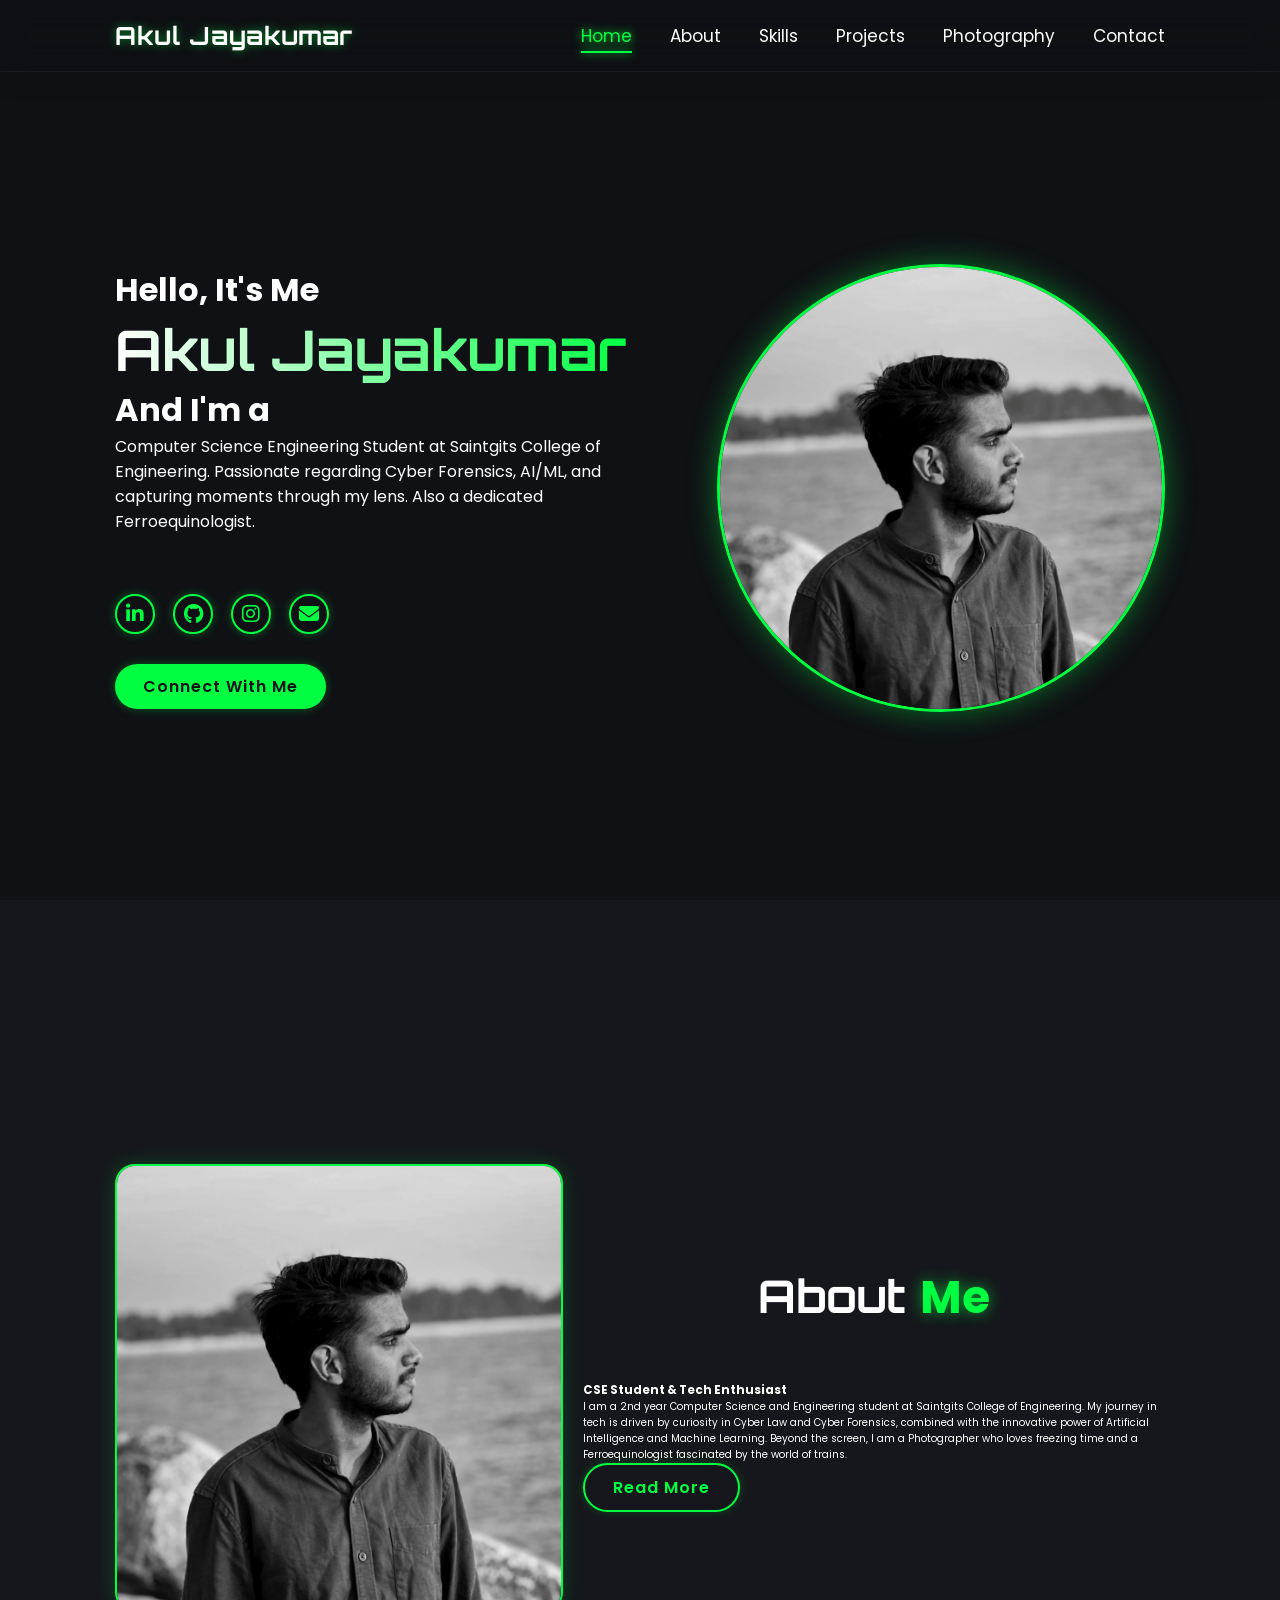
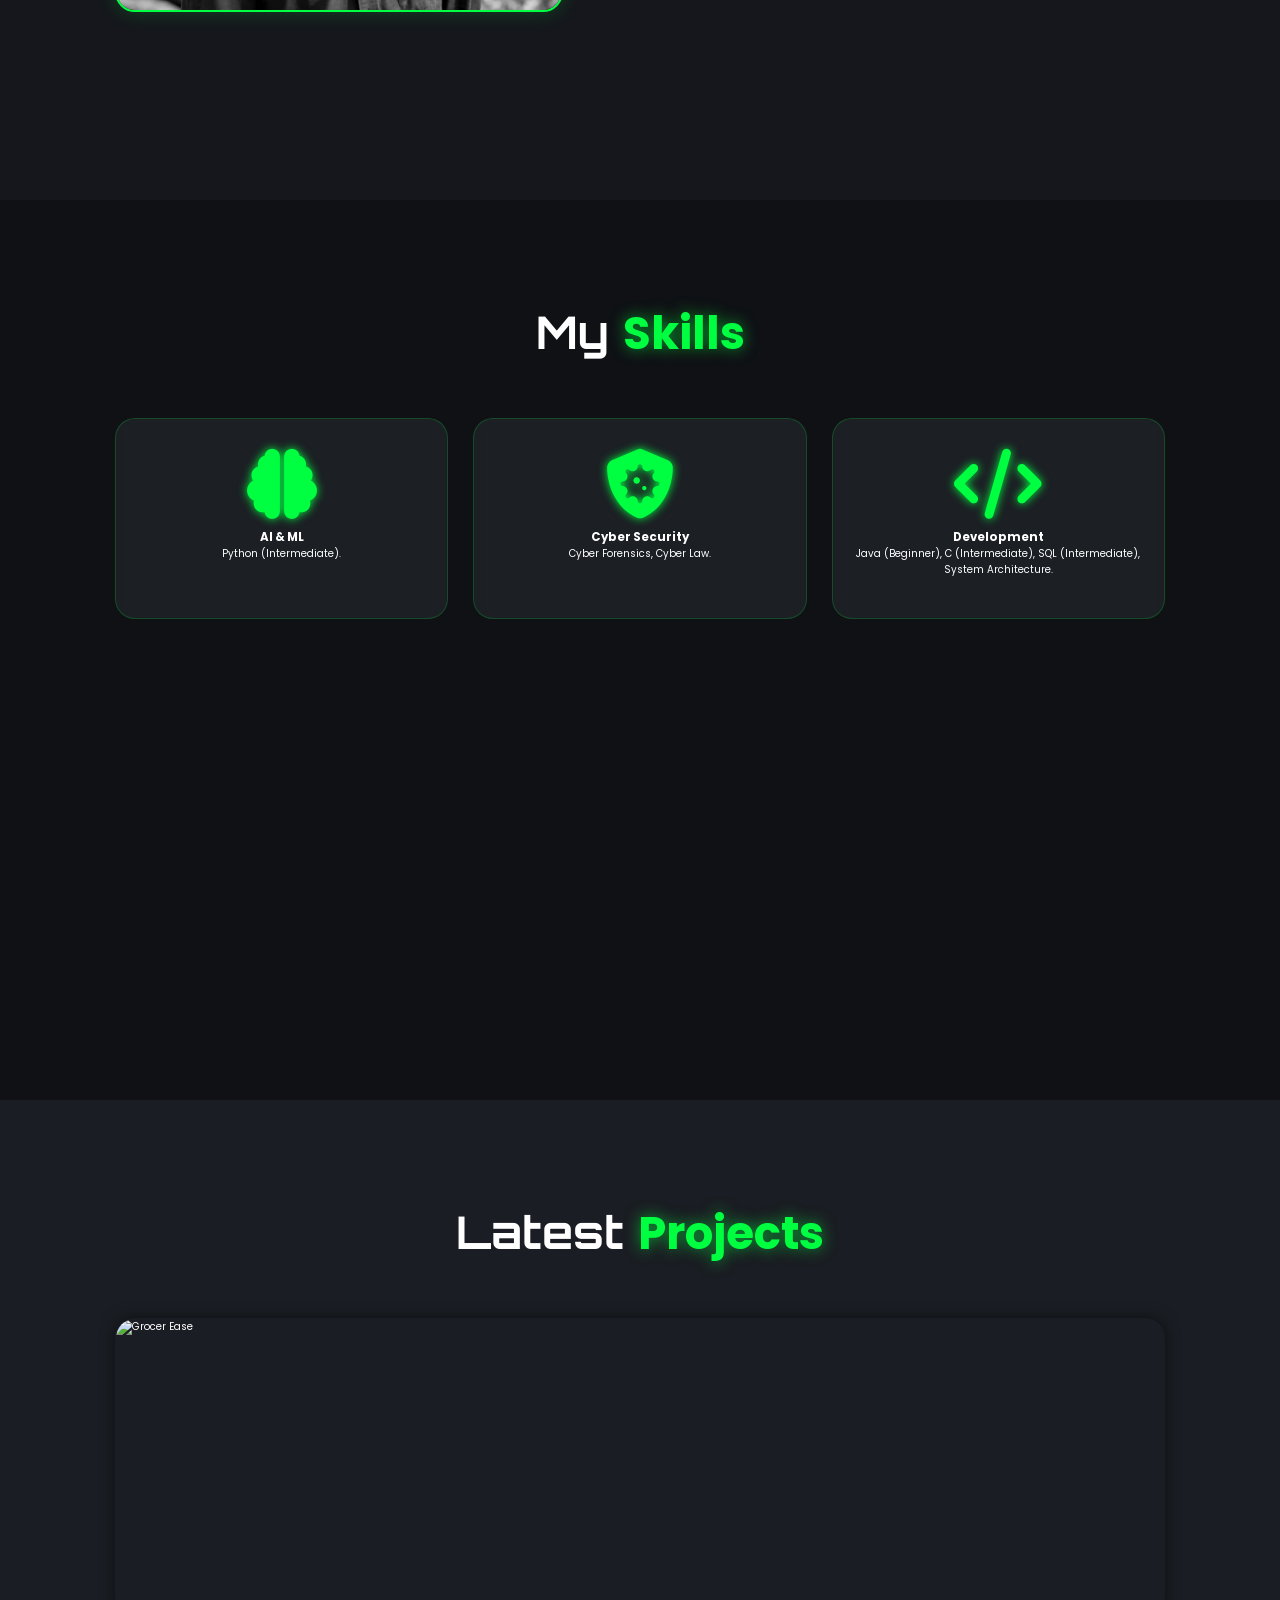
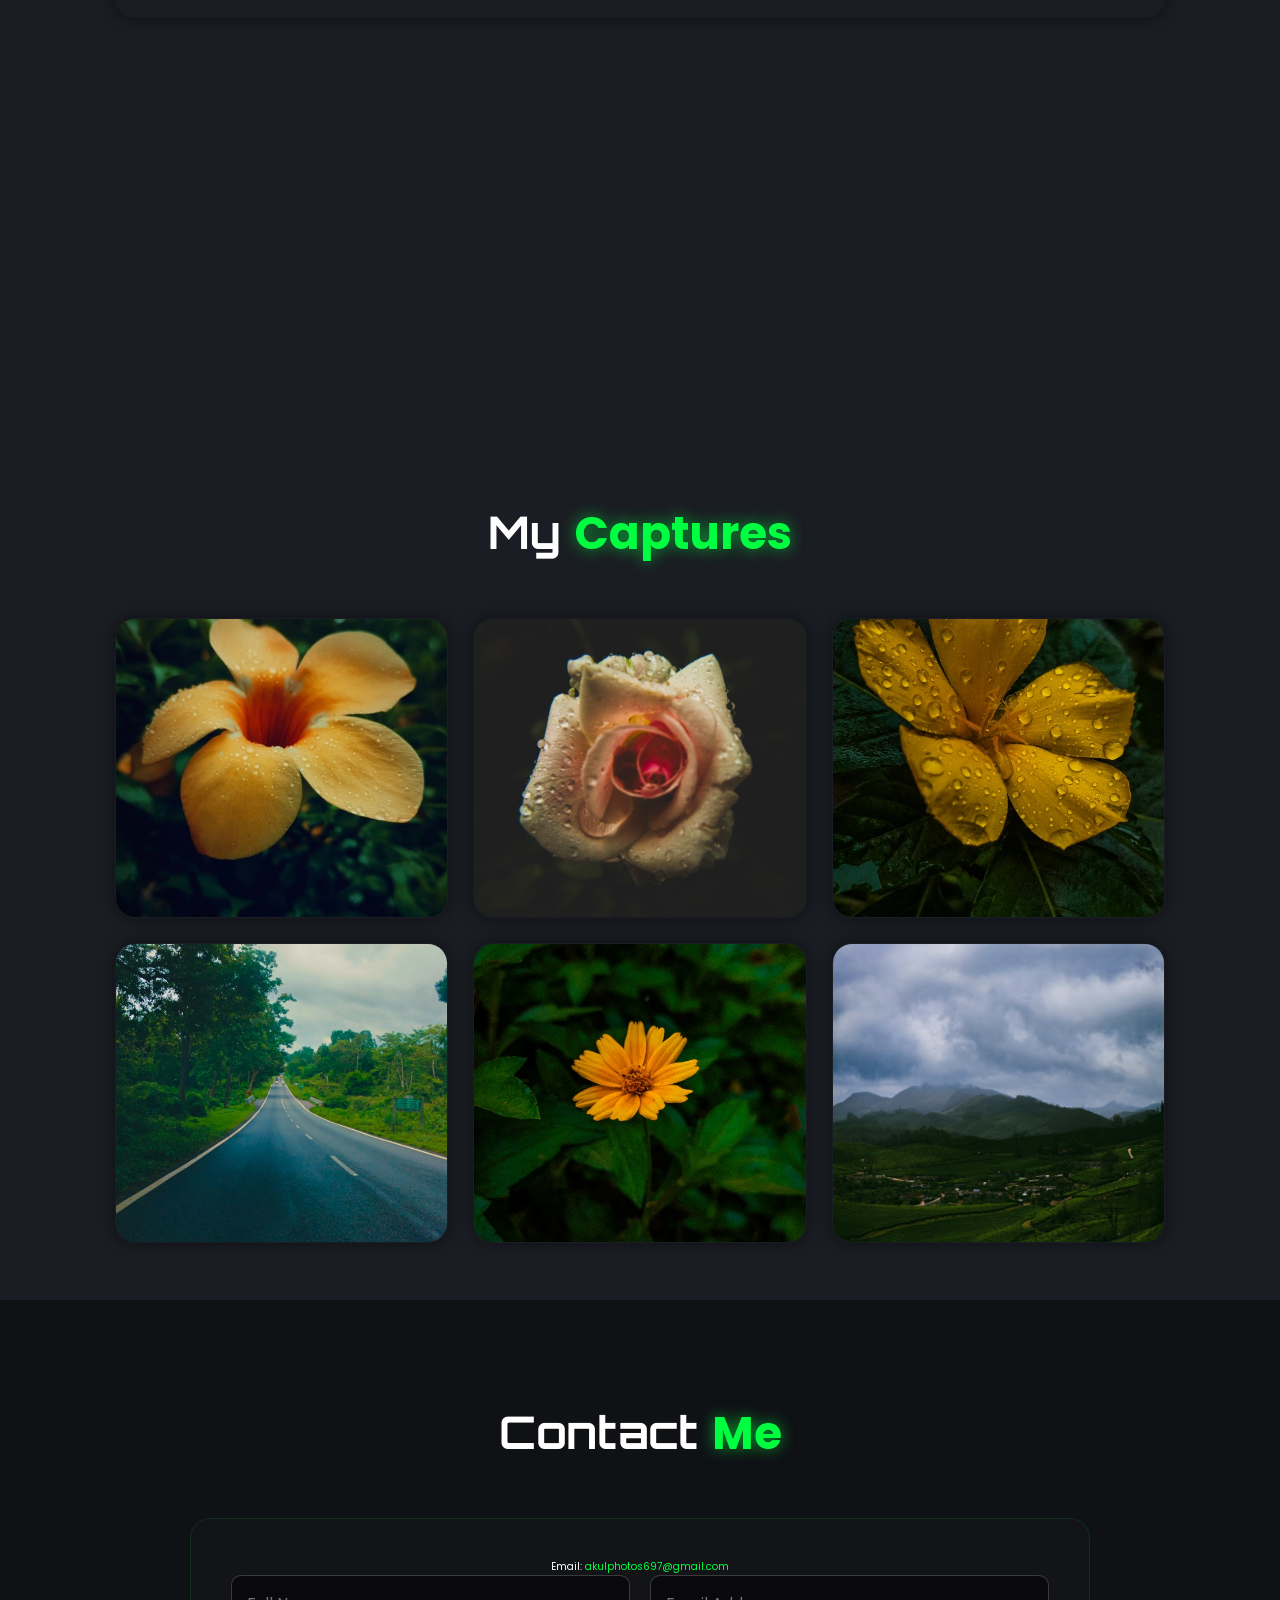
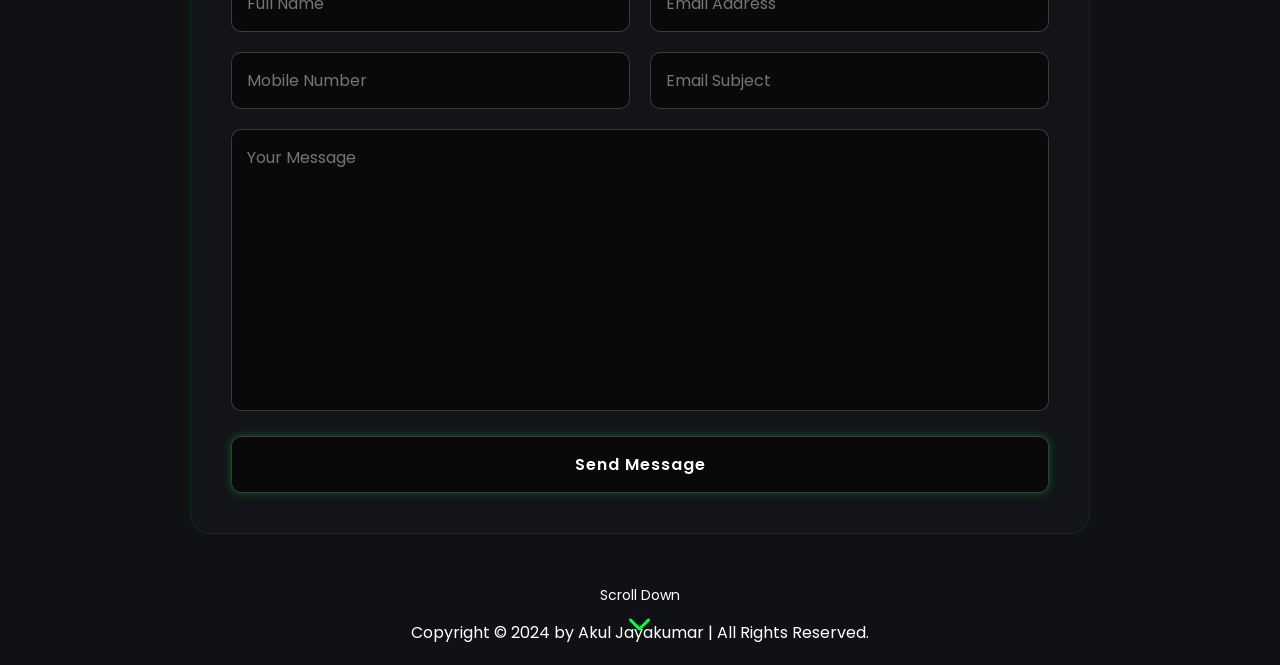
==== index.html @ d18b1c15 "Remove Predictive Modeling and Data Analysis from AI & ML skills" ====
<!DOCTYPE html>
<html lang="en">

<head>
    <meta charset="UTF-8">
    <meta name="viewport" content="width=device-width, initial-scale=1.0">
    <title>Akul Jayakumar | Portfolio</title>
    <meta name="description"
        content="Portfolio of Akul Jayakumar - CSE Student, Photographer, Ferroequinologist, and Tech Enthusiast.">
    <link rel="stylesheet" href="style.css">
    <link href='https://unpkg.com/boxicons@2.1.4/css/boxicons.min.css' rel='stylesheet'>
    <script src="https://kit.fontawesome.com/a076d05399.js" crossorigin="anonymous"></script>
    <link rel="stylesheet" href="https://cdnjs.cloudflare.com/ajax/libs/font-awesome/6.4.0/css/all.min.css">
</head>

<body>

    <!-- Neural Network Background -->
    <canvas id="neural-canvas"></canvas>

    <header class="header">
        <a href="#" class="logo">Akul Jayakumar</a>

        <i class='bx bx-menu' id="menu-icon"></i>

        <nav class="navbar">
            <a href="#home" class="active">Home</a>
            <a href="#about">About</a>
            <a href="#skills">Skills</a>
            <a href="#projects">Projects</a>
            <a href="#photography">Photography</a>
            <a href="#contact">Contact</a>
        </nav>
    </header>

    <section class="home" id="home">
        <div class="home-content">
            <h3>Hello, It's Me</h3>
            <h1>Akul Jayakumar</h1>
            <h3>And I'm a <span class="multiple-text"></span></h3>
            <p>Computer Science Engineering Student at Saintgits College of Engineering.
                Passionate regarding Cyber Forensics, AI/ML, and capturing moments through my lens.
                Also a dedicated Ferroequinologist.</p>
            <div class="social-media">
                <a href="https://www.linkedin.com/in/akul-jayakumar-4a4b0a326" target="_blank"><i
                        class="fab fa-linkedin-in"></i></a>
                <a href="#"><i class="fab fa-github"></i></a>
                <a href="#"><i class="fab fa-instagram"></i></a>
                <a href="mailto:akulphotos697@gmail.com"><i class="fas fa-envelope"></i></a>
            </div>
            <a href="#contact" class="btn">Connect With Me</a>
        </div>
        <div class="home-img">
            <img src="assets/profile.jpg" alt="Akul J">
        </div>

        <a href="#about" class="scroll-down">
            Scroll Down
            <i class="fas fa-chevron-down"></i>
        </a>
    </section>

    <section class="about" id="about">
        <div class="about-img">
            <img src="assets/profile.jpg" alt="About Me">
        </div>
        <div class="about-content">
            <h2 class="heading">About <span>Me</span></h2>
            <h3>CSE Student & Tech Enthusiast</h3>
            <p>I am a 2nd year Computer Science and Engineering student at Saintgits College of Engineering.
                My journey in tech is driven by curiosity in Cyber Law and Cyber Forensics, combined with the
                innovative power of Artificial Intelligence and Machine Learning.
                Beyond the screen, I am a Photographer who loves freezing time and a Ferroequinologist fascinated
                by the world of trains.</p>
            <a href="#" class="btn secondary">Read More</a>
        </div>
    </section>

    <section class="skills" id="skills">
        <h2 class="heading">My <span>Skills</span></h2>
        <div class="skills-container">
            <div class="skill-box">
                <i class="fas fa-brain"></i>
                <h3>AI & ML</h3>
                <p>Python (Intermediate).</p>
            </div>
            <div class="skill-box">
                <i class="fas fa-shield-virus"></i>
                <h3>Cyber Security</h3>
                <p>Cyber Forensics, Cyber Law.</p>
            </div>
            <div class="skill-box">
                <i class="fas fa-code"></i>
                <h3>Development</h3>
                <p>Java (Beginner), C (Intermediate), SQL (Intermediate), System Architecture.</p>
            </div>
        </div>
    </section>

    <section class="projects" id="projects">
        <h2 class="heading">Latest <span>Projects</span></h2>
        <div class="projects-container">
            <div class="project-box">
                <img src="https://placehold.co/600x400/1a1d23/00ff41?text=Grocer+Ease" alt="Grocer Ease">
                <div class="project-layer">
                    <h4>Grocer Ease</h4>
                    <p>Grocery Management System built using Java and JavaFX for efficient store management.</p>
                    <a href="#"><i class="fas fa-external-link-alt"></i></a>
                </div>
            </div>
        </div>
    </section>

    <section class="projects photography" id="photography">
        <h2 class="heading">My <span>Captures</span></h2>
        <div class="gallery-container">
            <div class="gallery-item">
                <img src="assets/photo1.jpg" alt="Capture">
                <div class="overlay">
                    <h4>Capture</h4>
                </div>
            </div>
            <div class="gallery-item">
                <img src="assets/photo2.jpg" alt="Capture">
                <div class="overlay">
                    <h4>Capture</h4>
                </div>
            </div>
            <div class="gallery-item">
                <img src="assets/photo3.jpg" alt="Capture">
                <div class="overlay">
                    <h4>Capture</h4>
                </div>
            </div>
            <div class="gallery-item">
                <img src="assets/photo4.jpg" alt="Capture">
                <div class="overlay">
                    <h4>Capture</h4>
                </div>
            </div>
            <div class="gallery-item">
                <img src="assets/photo5.jpg" alt="Capture">
                <div class="overlay">
                    <h4>Capture</h4>
                </div>
            </div>
            <div class="gallery-item">
                <img src="assets/photo6.jpg" alt="Capture">
                <div class="overlay">
                    <h4>Capture</h4>
                </div>
            </div>
        </div>
    </section>

    <section class="contact" id="contact">
        <h2 class="heading">Contact <span>Me</span></h2>
        <div class="contact-wrapper">
            <p class="email-direct">Email: <a href="mailto:akulphotos697@gmail.com"
                    style="color: var(--main-color);">akulphotos697@gmail.com</a></p>
            <form action="#">
                <div class="input-box">
                    <input type="text" placeholder="Full Name" required>
                    <input type="email" placeholder="Email Address" required>
                </div>
                <div class="input-box">
                    <input type="number" placeholder="Mobile Number" required>
                    <input type="text" placeholder="Email Subject" required>
                </div>
                <textarea name="" id="" cols="30" rows="10" placeholder="Your Message" required></textarea>
                <input type="submit" value="Send Message" class="btn">
            </form>
        </div>
    </section>

    <footer class="footer">
        <div class="footer-text">
            <p>Copyright &copy; 2024 by Akul Jayakumar | All Rights Reserved.</p>
        </div>

    </footer>

    <script src="https://unpkg.com/typed.js@2.0.16/dist/typed.umd.js"></script>
    <script src="https://unpkg.com/scrollreveal"></script>
    <script src="script.js"></script>
</body>

</html>
---- style.css ----
/* Google Fonts - Import Poppins and Orbitron */
@import url('https://fonts.googleapis.com/css2?family=Poppins:wght@300;400;500;600;700;800;900&family=Orbitron:wght@500;700&display=swap');

:root {
    --bg-color: #0f1115;
    /* Darker, deep tech black */
    --second-bg-color: #1a1d23;
    --text-color: #fff;
    --main-color: #00ff41;
    /* Neon Green */
    --accent-cyan: #00f3ff;
    /* AI Cyan accent */
}

* {
    margin: 0;
    padding: 0;
    box-sizing: border-box;
    text-decoration: none;
    border: none;
    outline: none;
    scroll-behavior: smooth;
    font-family: 'Poppins', sans-serif;
}

html {
    font-size: 62.5%;
    overflow-x: hidden;
}

body {
    background: var(--bg-color);
    color: var(--text-color);
    position: relative;
    overflow-x: hidden;
}

/* Neural Network Canvas */
#neural-canvas {
    position: fixed;
    top: 0;
    left: 0;
    width: 100%;
    height: 100%;
    z-index: -1;
    /* Behind content */
    opacity: 0.6;
}

/* Scrollbar */
::-webkit-scrollbar {
    width: 8px;
}

::-webkit-scrollbar-track {
    background: var(--bg-color);
}

::-webkit-scrollbar-thumb {
    background: linear-gradient(var(--bg-color), var(--main-color));
    border-radius: 5px;
}

/* Header */
.header {
    position: fixed;
    top: 0;
    left: 0;
    width: 100%;
    padding: 2rem 9%;
    background: rgba(15, 17, 21, 0.9);
    /* Semi-transparent for tech feel */
    backdrop-filter: blur(10px);
    display: flex;
    justify-content: space-between;
    align-items: center;
    z-index: 100;
    border-bottom: 1px solid rgba(0, 255, 65, 0.1);
}

.logo {
    font-size: 2.5rem;
    color: var(--text-color);
    font-weight: 700;
    font-family: 'Orbitron', sans-serif;
    /* Tech Font */
    text-shadow: 0 0 10px rgba(0, 255, 65, 0.5);
    letter-spacing: 1px;
}

.navbar a {
    font-size: 1.7rem;
    color: var(--text-color);
    margin-left: 3.5rem;
    transition: 0.3s;
    position: relative;
}

.navbar a:hover,
.navbar a.active {
    color: var(--main-color);
    text-shadow: 0 0 10px var(--main-color);
}

.navbar a::after {
    content: '';
    position: absolute;
    bottom: -5px;
    left: 0;
    width: 0%;
    height: 2px;
    background: var(--main-color);
    transition: 0.3s;
    box-shadow: 0 0 10px var(--main-color);
}

.navbar a:hover::after,
.navbar a.active::after {
    width: 100%;
}

#menu-icon {
    font-size: 3.6rem;
    color: var(--text-color);
    display: none;
    cursor: pointer;
}

/* Sections */
section {
    min-height: 100vh;
    padding: 10rem 9% 2rem;
}

span {
    color: var(--main-color);
    text-shadow: 0 0 15px rgba(0, 255, 65, 0.6);
}

/* Buttons with Tech Glow */
.btn {
    display: inline-block;
    padding: 1rem 2.8rem;
    background: var(--main-color);
    border-radius: 4rem;
    box-shadow: 0 0 1rem rgba(0, 255, 65, 0.3);
    font-size: 1.6rem;
    color: var(--bg-color);
    letter-spacing: 0.1rem;
    font-weight: 600;
    transition: 0.3s;
    position: relative;
    overflow: hidden;
    z-index: 1;
}

.btn:hover {
    box-shadow: 0 0 3rem var(--main-color);
    transform: scale(1.05);
}

.btn.secondary {
    background: transparent;
    color: var(--main-color);
    border: 2px solid var(--main-color);
    box-shadow: 0 0 1rem rgba(0, 255, 65, 0.2);
}

.btn.secondary:hover {
    background: var(--main-color);
    color: var(--bg-color);
    box-shadow: 0 0 2rem var(--main-color);
}

/* Home */
.home {
    display: flex;
    justify-content: center;
    align-items: center;
    gap: 8rem;
}

.home-content h3 {
    font-size: 3.2rem;
    font-weight: 700;
}

.home-content h1 {
    font-size: 5.6rem;
    font-weight: 700;
    line-height: 1.3;
    font-family: 'Orbitron', sans-serif;
}

.home-content p {
    font-size: 1.6rem;
    margin-bottom: 3rem;
    max-width: 550px;
}

.social-media a {
    display: inline-flex;
    justify-content: center;
    align-items: center;
    width: 4rem;
    height: 4rem;
    background: transparent;
    border: .2rem solid var(--main-color);
    border-radius: 50%;
    font-size: 2rem;
    color: var(--main-color);
    margin: 3rem 1.5rem 3rem 0;
    transition: 0.3s;
    box-shadow: 0 0 1rem rgba(0, 255, 65, 0.3);
}

.social-media a:hover {
    background: var(--main-color);
    color: var(--bg-color);
    box-shadow: 0 0 2rem var(--main-color);
    transform: translateY(-5px);
}

.home-img img {
    width: 35vw;
    border-radius: 50%;
    border-radius: 50%;
    box-shadow: 0 0 30px rgba(0, 255, 65, 0.4);
    /* Stronger Cyber Glow */
    border: 3px solid var(--main-color);
    animation: floatImage 4s ease-in-out infinite;
}

@keyframes floatImage {
    0% {
        transform: translateY(0);
    }

    50% {
        transform: translateY(-2.4rem);
    }

    100% {
        transform: translateY(0);
    }
}

/* Headings */
.heading {
    text-align: center;
    font-size: 4.5rem;
    margin-bottom: 5rem;
    font-family: 'Orbitron', sans-serif;
    /* Tech feel */
}

/* About */
.about {
    display: flex;
    justify-content: center;
    align-items: center;
    gap: 2rem;
    background: var(--second-bg-color);
    position: relative;
    z-index: 1;
    /* Above canvas */
}

.about::before {
    content: '';
    position: absolute;
    top: 0;
    left: 0;
    width: 100%;
    height: 100%;
    background: rgba(0, 0, 0, 0.2);
    z-index: -1;
}

.about-img img {
    width: 35vw;
    border-radius: 2rem;
    border: 2px solid var(--main-color);
    box-shadow: 0 0 20px rgba(0, 255, 65, 0.2);
}

/* Skills - Tech Cards */
.skills-container {
    display: flex;
    justify-content: center;
    flex-wrap: wrap;
    gap: 2.5rem;
}

.skill-box {
    flex: 1 1 30rem;
    background: rgba(32, 35, 40, 0.8);
    /* Semi-transparent */
    backdrop-filter: blur(5px);
    padding: 3rem 2rem 4rem;
    border-radius: 2rem;
    text-align: center;
    border: 1px solid rgba(0, 255, 65, 0.2);
    transition: 0.5s ease;
}

.skill-box:hover {
    border-color: var(--main-color);
    box-shadow: 0 0 20px rgba(0, 255, 65, 0.3), inset 0 0 10px rgba(0, 255, 65, 0.1);
    transform: translateY(-10px);
}

.skill-box i {
    font-size: 7rem;
    color: var(--main-color);
    margin-bottom: 1rem;
    text-shadow: 0 0 10px var(--main-color);
}

/* Projects & Gallery */
.projects {
    background: var(--second-bg-color);
}

.projects-container,
.gallery-container {
    display: grid;
    grid-template-columns: repeat(auto-fit, minmax(300px, 1fr));
    gap: 2.5rem;
}

.project-box,
.gallery-item {
    position: relative;
    border-radius: 2rem;
    box-shadow: 0 0 15px rgba(0, 0, 0, 0.5);
    overflow: hidden;
    height: 300px;
    border: 1px solid transparent;
    transition: 0.3s;
}

.project-box:hover,
.gallery-item:hover {
    border-color: var(--main-color);
    box-shadow: 0 0 20px rgba(0, 255, 65, 0.2);
}

.project-box img,
.gallery-item img {
    width: 100%;
    height: 100%;
    object-fit: cover;
    transition: 0.5s ease;
}

.project-box:hover img,
.gallery-item:hover img {
    transform: scale(1.1);
}

.project-layer,
.overlay {
    background: linear-gradient(to top, rgba(0, 255, 65, 0.9), transparent);
    /* Cyber green gradient */
    position: absolute;
    bottom: 0;
    left: 0;
    width: 100%;
    height: 100%;
    display: flex;
    justify-content: center;
    align-items: center;
    flex-direction: column;
    text-align: center;
    padding: 0 4rem;
    transform: translateY(100%);
    transition: 0.5s ease;
}

.project-box:hover .project-layer,
.gallery-item:hover .overlay {
    transform: translateY(0);
}

.project-layer h4,
.overlay h4 {
    font-size: 3rem;
    color: #000;
    font-family: 'Orbitron', sans-serif;
    font-weight: 700;
}

/* Contact */
/* Contact */
.contact-wrapper {
    max-width: 900px;
    margin: 0 auto;
    text-align: center;
    background: rgba(20, 22, 26, 0.8);
    padding: 4rem;
    border-radius: 2rem;
    border: 1px solid rgba(0, 255, 65, 0.1);
}

.input-box {
    display: flex;
    justify-content: space-between;
    gap: 2rem;
    width: 100%;
    margin-bottom: 2rem;
}

.contact input,
.contact textarea {
    width: 100%;
    padding: 1.5rem;
    background: rgba(0, 0, 0, 0.5);
    border: 1px solid rgba(255, 255, 255, 0.2);
    color: var(--text-color);
    border-radius: 1rem;
    font-size: 1.6rem;
    transition: 0.3s;
}

.contact textarea {
    resize: none;
    margin-bottom: 2rem;
}

.contact input:focus,
.contact textarea:focus {
    border-color: var(--main-color);
    box-shadow: 0 0 10px rgba(0, 255, 65, 0.2);
    background: rgba(0, 0, 0, 0.8);
}

/* ... previous CSS ... */

/* Animated Gradient Text for Hero Name */
.home-content h1 {
    font-size: 5.6rem;
    font-weight: 700;
    line-height: 1.3;
    font-family: 'Orbitron', sans-serif;
    background: linear-gradient(to right, #fff, var(--main-color), #fff);
    background-size: 200% auto;
    -webkit-background-clip: text;
    -webkit-text-fill-color: transparent;
    animation: gradientText 3s linear infinite;
}

@keyframes gradientText {
    0% {
        background-position: 0% center;
    }

    100% {
        background-position: 200% center;
    }
}

/* 3D Tilt Effect on Hover for Cards */
.skill-box,
.project-box,
.gallery-item {
    transform-style: preserve-3d;
    perspective: 1000px;
}

.skill-box:hover,
.project-box:hover,
.gallery-item:hover {
    transform: translateY(-10px) rotateX(5deg) rotateY(5deg);
    box-shadow:
        10px 10px 20px rgba(0, 0, 0, 0.5),
        0 0 20px rgba(0, 255, 65, 0.2);
    /* Neon glow mixed with depth shadow */
}

/* Scroll Down Indicator */
.scroll-down {
    position: absolute;
    bottom: 3rem;
    left: 50%;
    transform: translateX(-50%);
    display: flex;
    flex-direction: column;
    align-items: center;
    color: var(--text-color);
    font-size: 1.4rem;
    animation: bounce 2s infinite;
}

.scroll-down i {
    font-size: 2.4rem;
    color: var(--main-color);
    margin-top: 5px;
}

@keyframes bounce {

    0%,
    20%,
    50%,
    80%,
    100% {
        transform: translate(-50%, 0);
    }

    40% {
        transform: translate(-50%, -10px);
    }

    60% {
        transform: translate(-50%, -5px);
    }
}

/* Enhanced Glass Navbar */
.header {
    background: rgba(15, 17, 21, 0.7);
    backdrop-filter: blur(15px);
    border-bottom: 1px solid rgba(255, 255, 255, 0.05);
    box-shadow: 0 4px 30px rgba(0, 0, 0, 0.1);
}

.header.sticky {
    background: rgba(15, 17, 21, 0.95);
    border-bottom: 1px solid var(--main-color);
    box-shadow: 0 0 20px rgba(0, 255, 65, 0.15);
}

.footer {
    display: flex;
    justify-content: center;
    align-items: center;
    padding: 2rem 9%;
    background: var(--bg-color);
}

.footer-text p {
    font-size: 1.6rem;
}

/* Responsive Design / Media Queries */
@media (max-width: 1200px) {
    html {
        font-size: 55%;
    }
}

@media (max-width: 991px) {
    .header {
        padding: 2rem 3%;
    }

    section {
        padding: 10rem 3% 2rem;
    }

    .footer {
        padding: 2rem 3%;
    }
}

@media (max-width: 768px) {
    #menu-icon {
        display: block;
    }

    .navbar {
        position: absolute;
        top: 100%;
        left: 0;
        width: 100%;
        padding: 1rem 3%;
        background: var(--bg-color);
        /* Or use rgba(15, 17, 21, 0.95) for consistency */
        background: rgba(15, 17, 21, 0.95);
        border-top: 1px solid rgba(0, 255, 65, 0.1);
        box-shadow: 0 0.5rem 1rem rgba(0, 0, 0, 0.2);
        display: none;
    }

    .navbar.active {
        display: block;
    }

    .navbar a {
        display: block;
        font-size: 2rem;
        margin: 3rem 0;
        text-align: center;
    }

    .home {
        flex-direction: column;
        gap: 4rem;
        /* Adjusted gap for mobile */
    }

    .home-content h3 {
        font-size: 2.6rem;
    }

    .home-content h1 {
        font-size: 5rem;
    }

    .home-img img {
        width: 70vw;
        margin-top: 4rem;
    }

    .about {
        flex-direction: column-reverse;
    }

    .about img {
        width: 70vw;
        margin-top: 4rem;
    }

    .contact-wrapper {
        padding: 2rem;
    }
}

@media (max-width: 617px) {

    .projects-container,
    .skills-container,
    .gallery-container {
        grid-template-columns: 1fr;
    }
}

@media (max-width: 450px) {
    html {
        font-size: 50%;
    }

    .contact .input-box {
        flex-direction: column;
    }

    .contact .input-box input {
        width: 100%;
    }
}
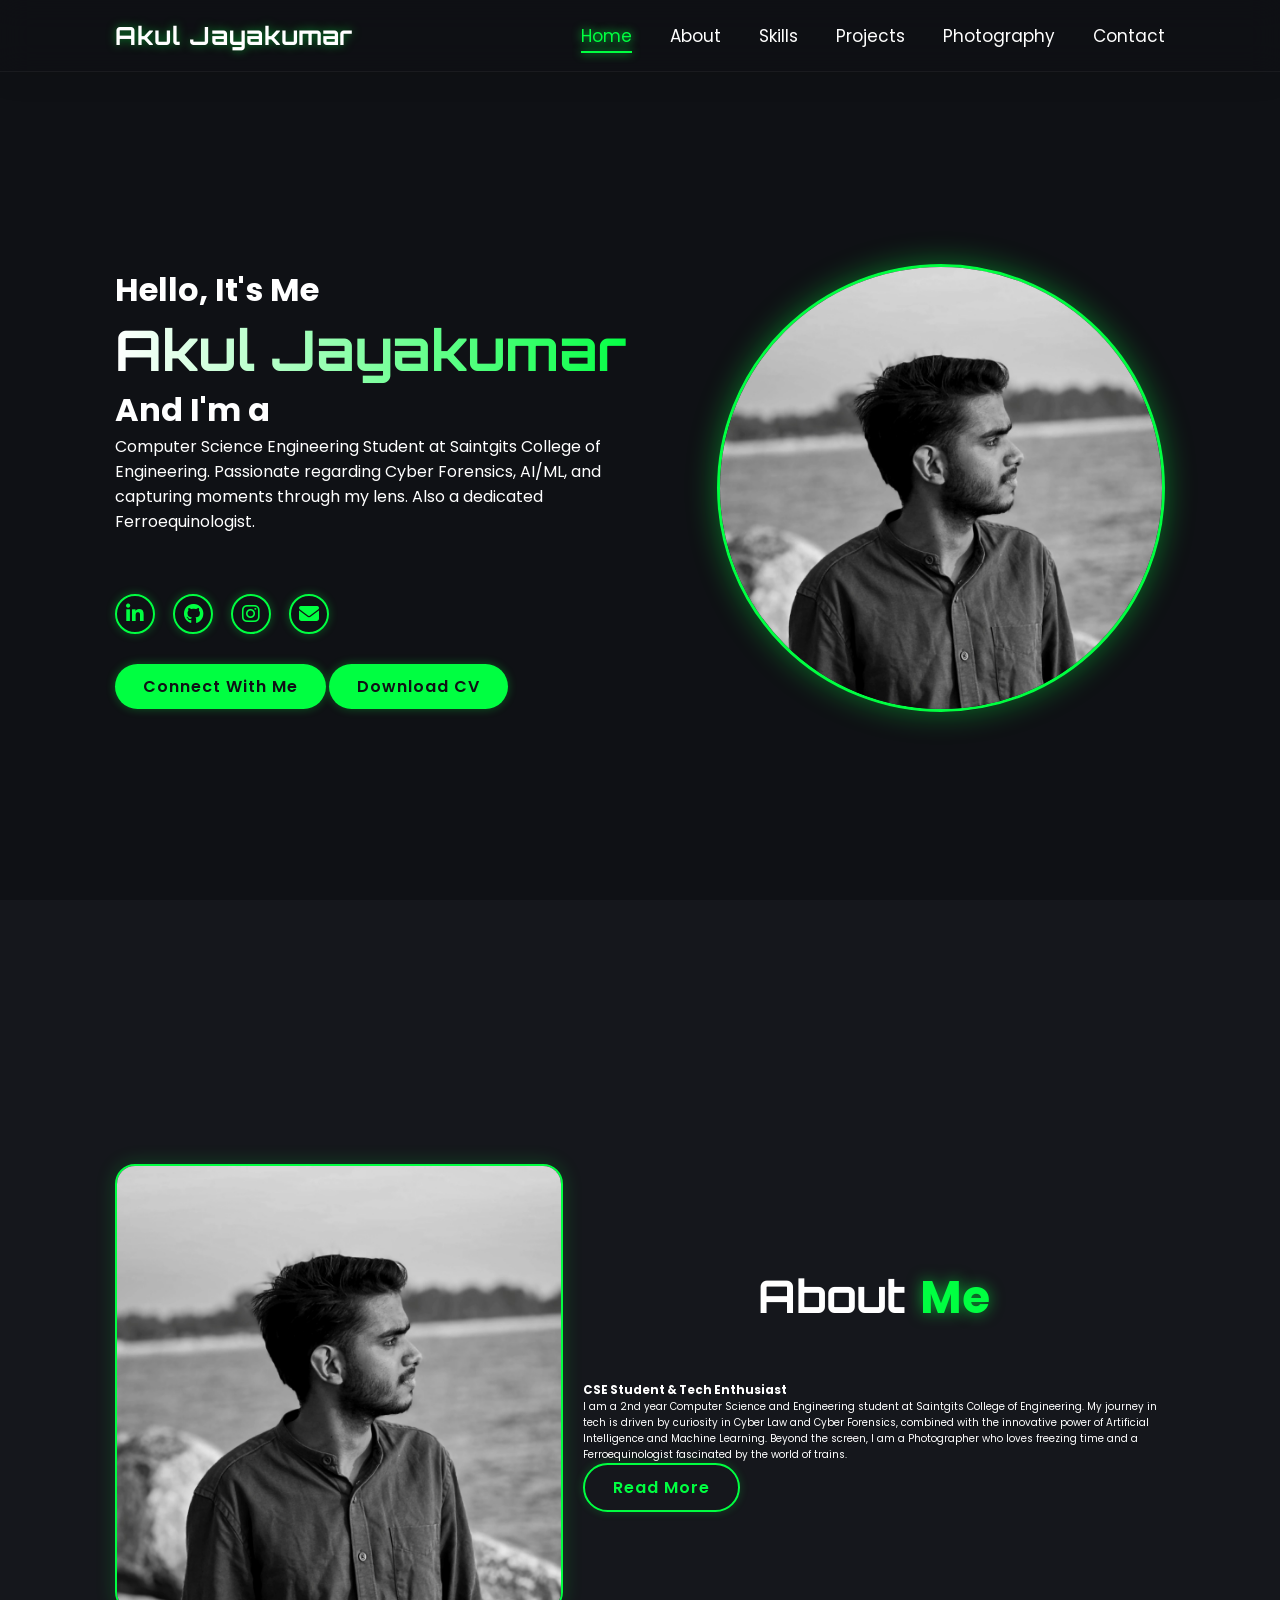
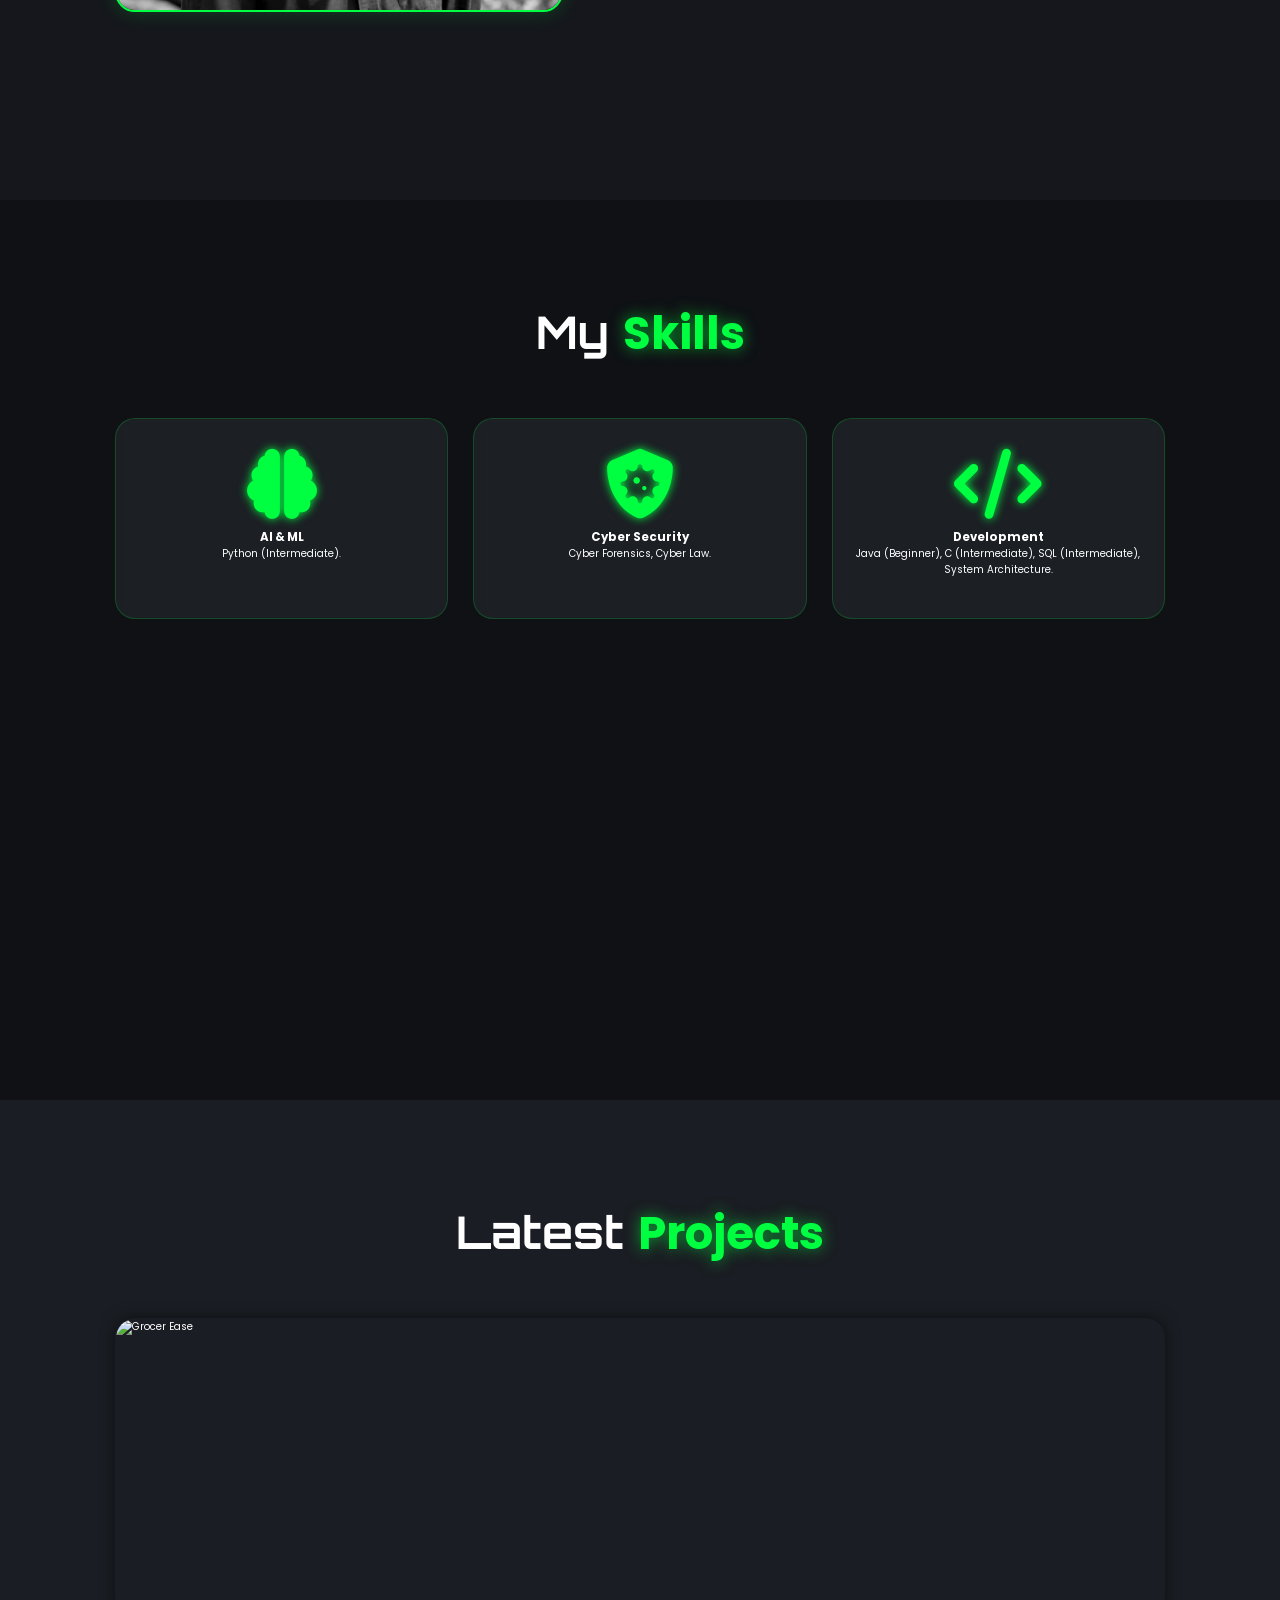
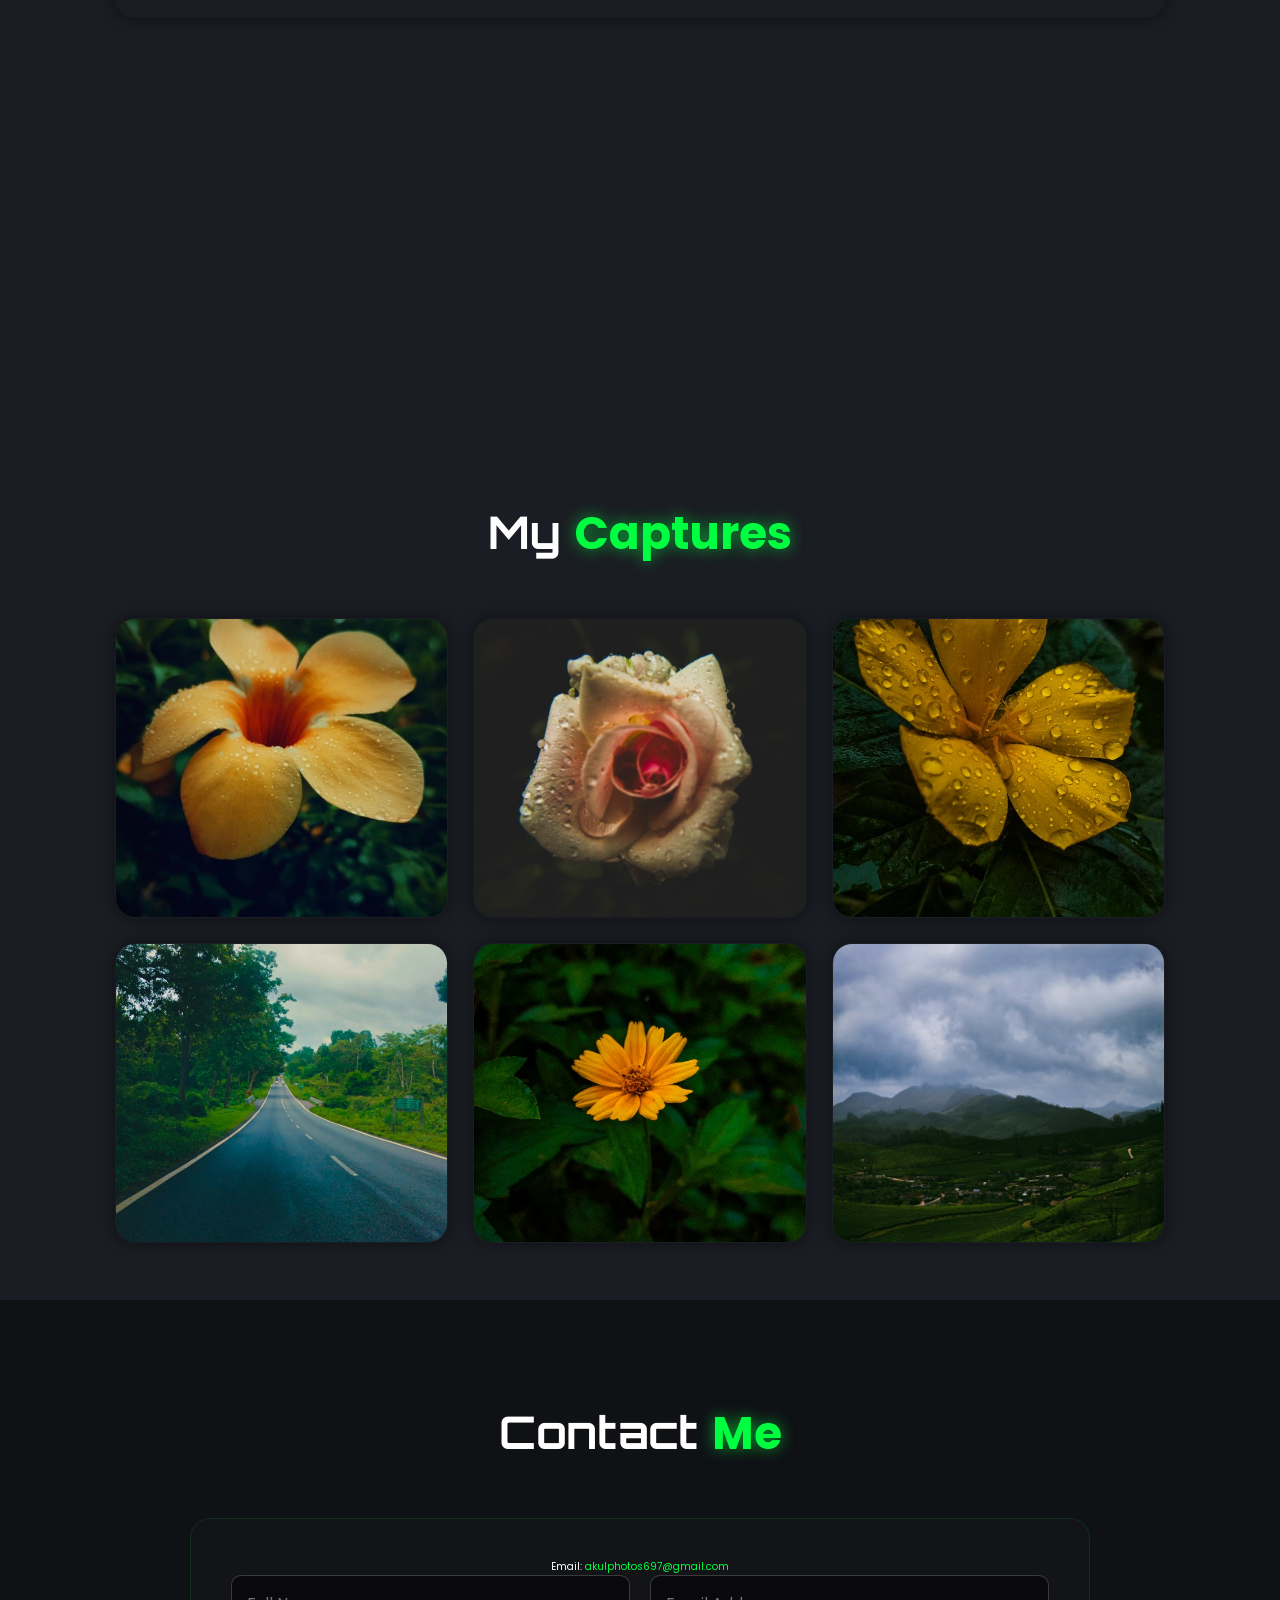
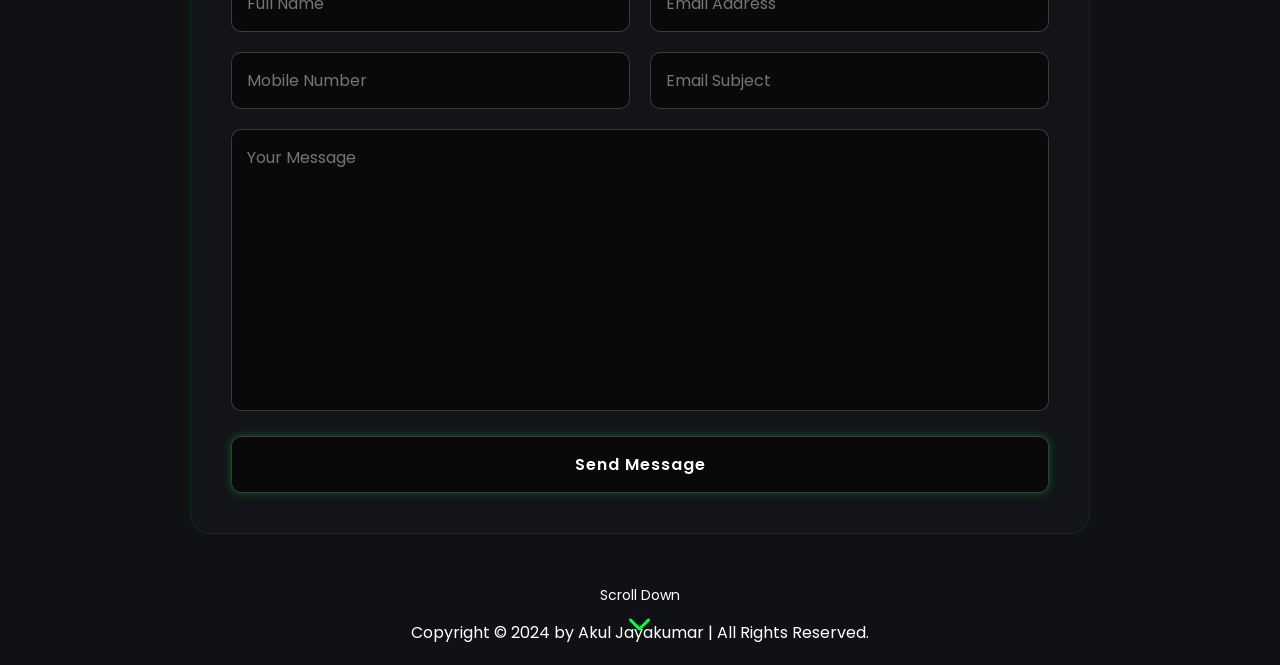
==== commit e5145c01: "Add_downloadable_resume_button" ====
--- a/index.html
+++ b/index.html
@@ -49,6 +49,7 @@
                 <a href="mailto:akulphotos697@gmail.com"><i class="fas fa-envelope"></i></a>
             </div>
             <a href="#contact" class="btn">Connect With Me</a>
+            <a href="assets/resume.txt" download class="btn">Download CV</a>
         </div>
         <div class="home-img">
             <img src="assets/profile.jpg" alt="Akul J">
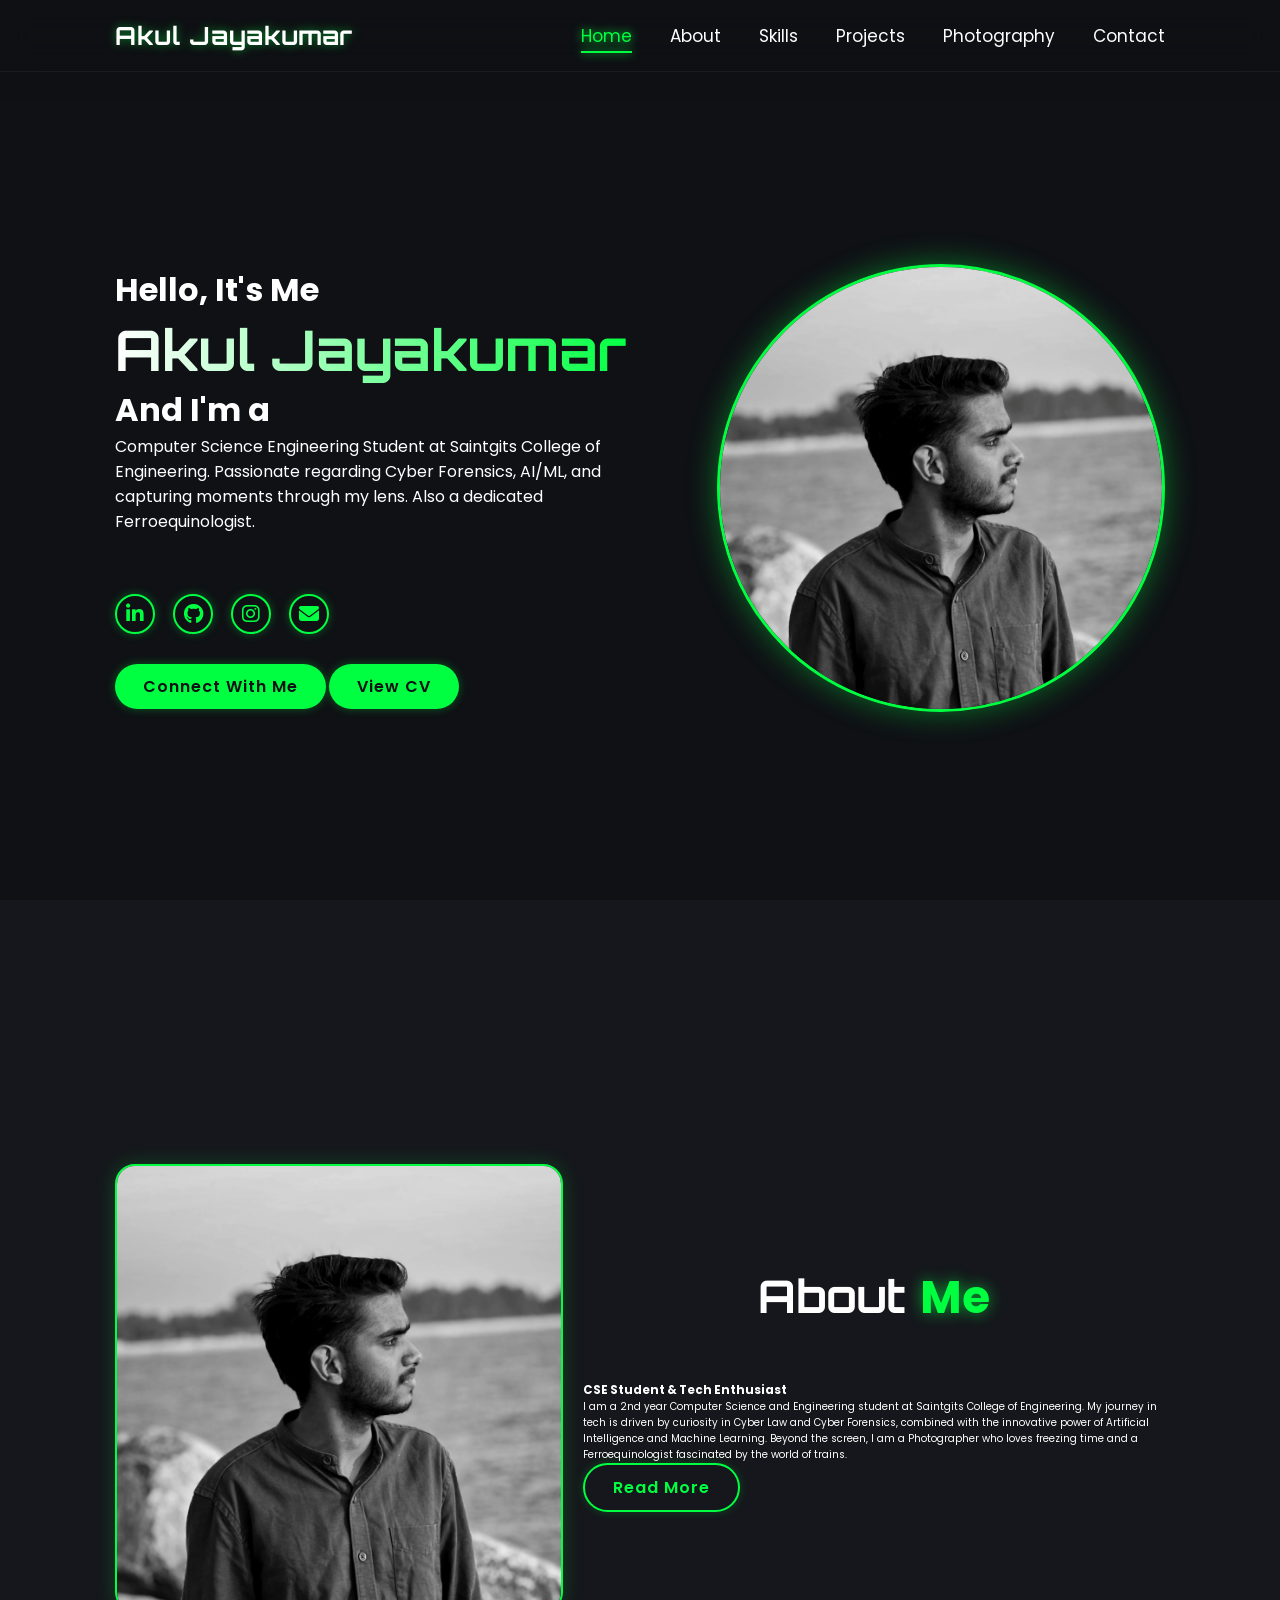
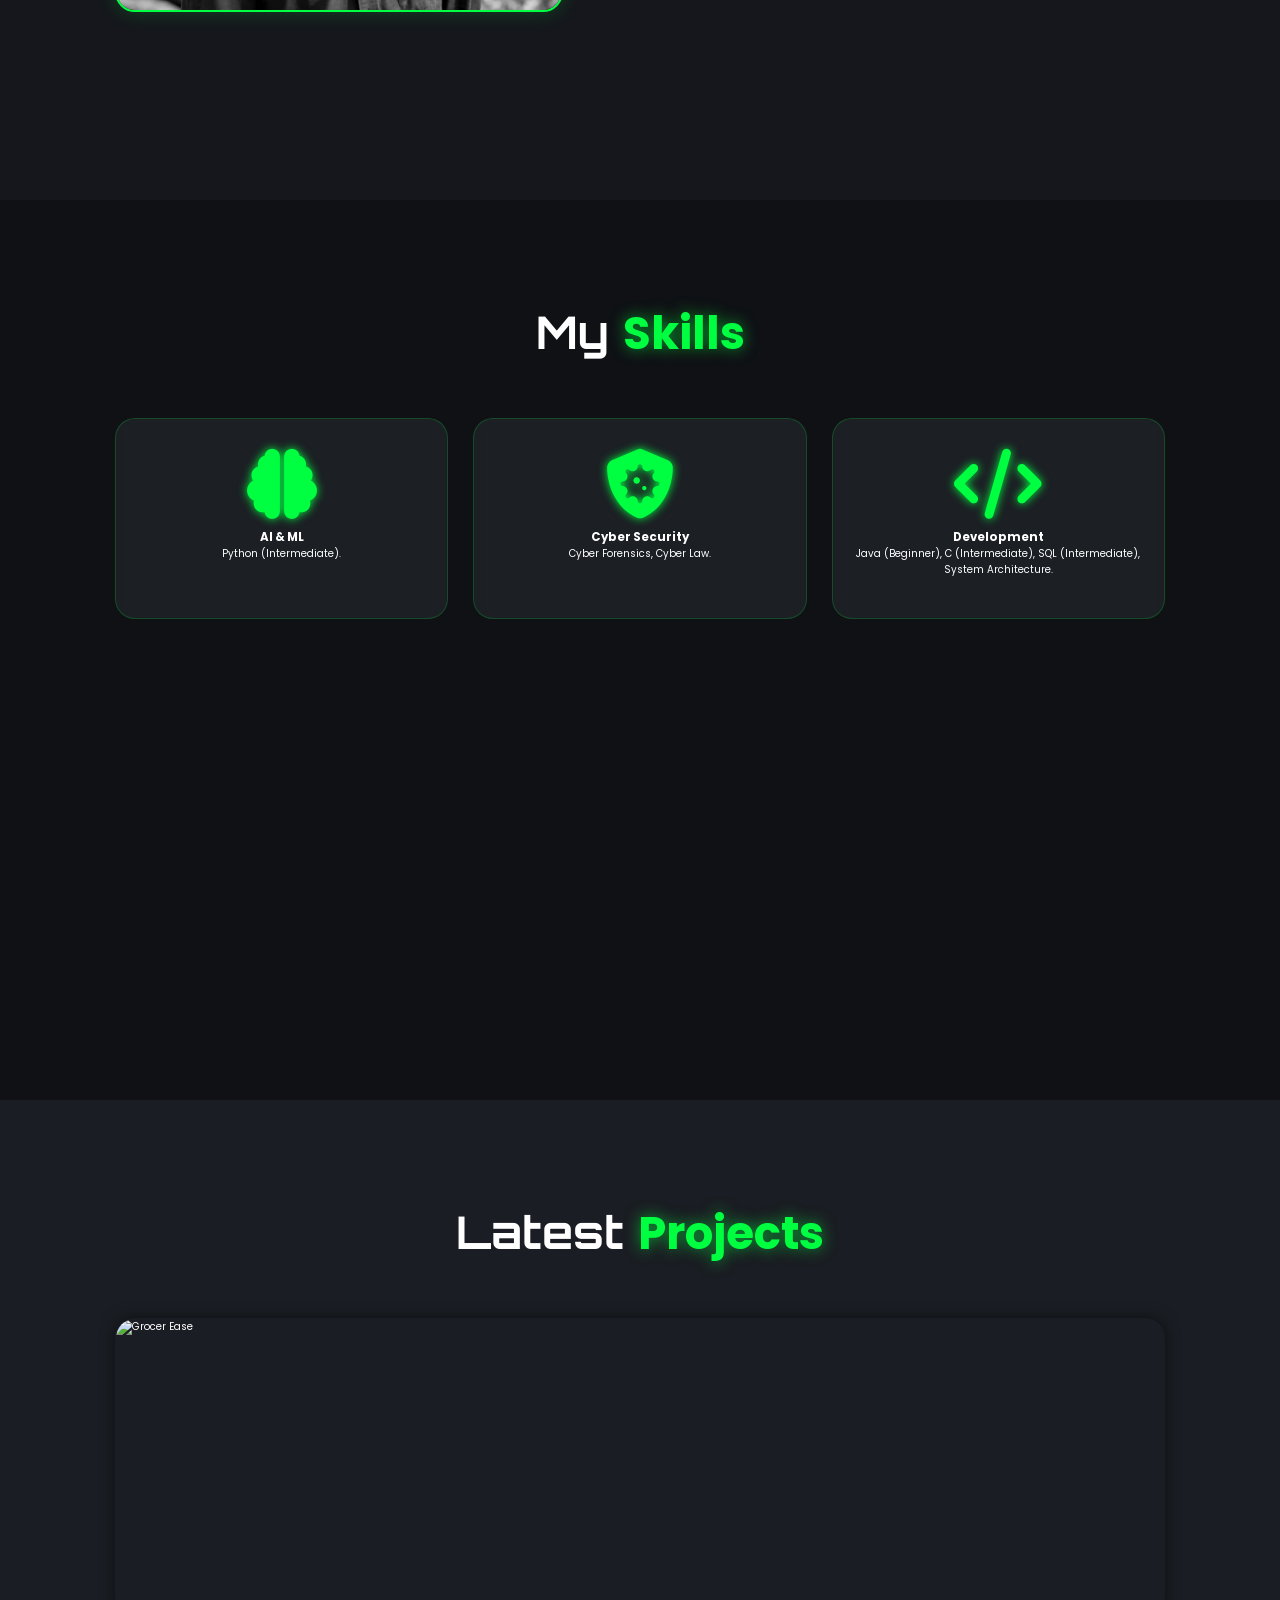
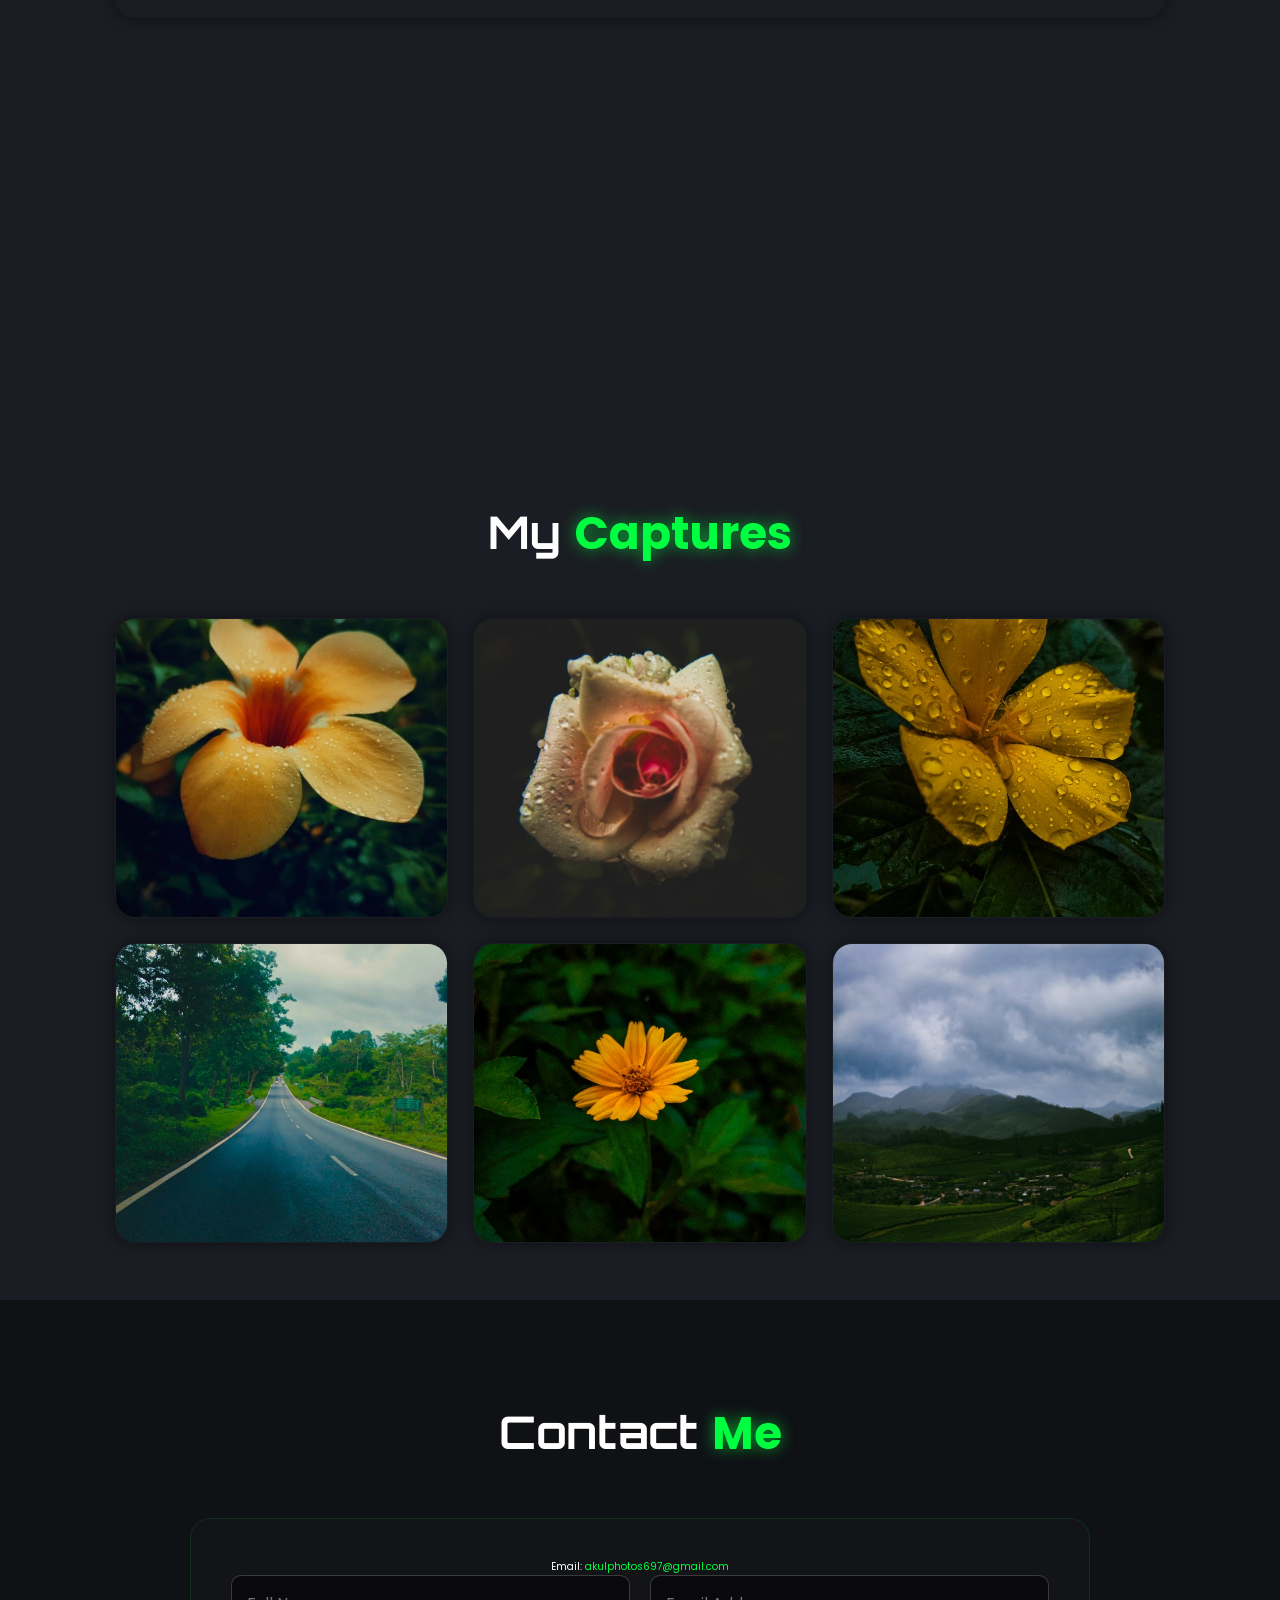
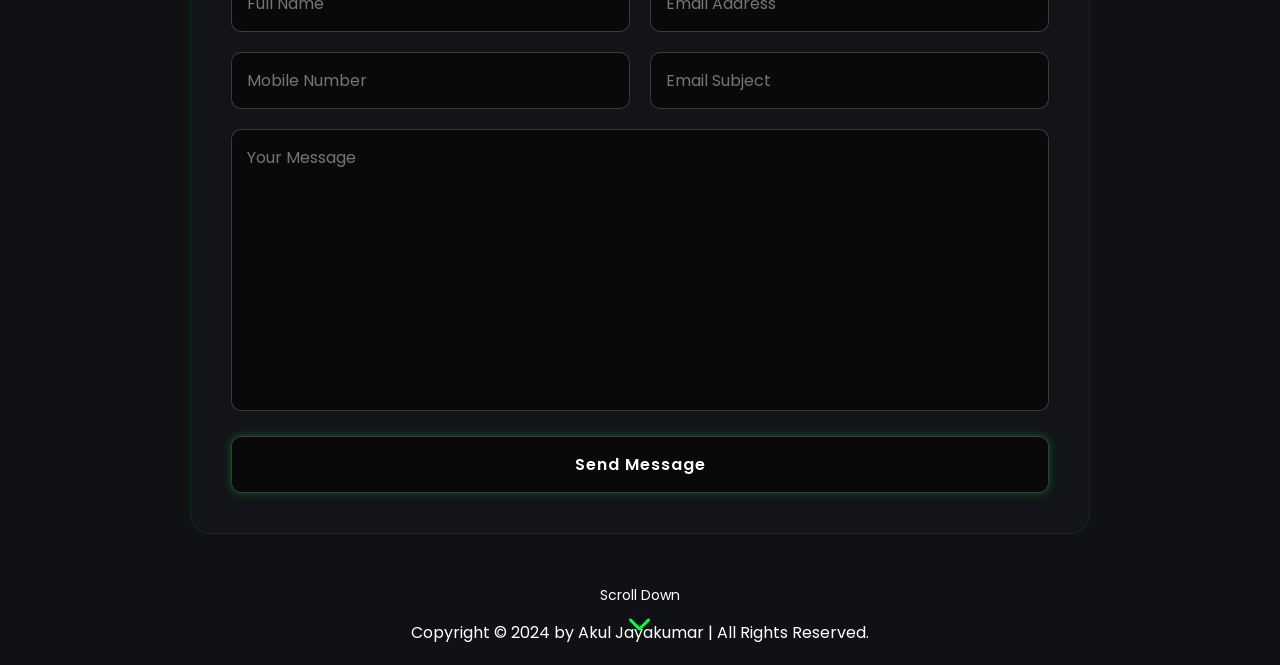
==== commit 832c4e5d: "Add_generated_resume_page" ====
--- a/index.html
+++ b/index.html
@@ -49,7 +49,7 @@
                 <a href="mailto:akulphotos697@gmail.com"><i class="fas fa-envelope"></i></a>
             </div>
             <a href="#contact" class="btn">Connect With Me</a>
-            <a href="assets/resume.txt" download class="btn">Download CV</a>
+            <a href="assets/resume.html" target="_blank" class="btn">View CV</a>
         </div>
         <div class="home-img">
             <img src="assets/profile.jpg" alt="Akul J">
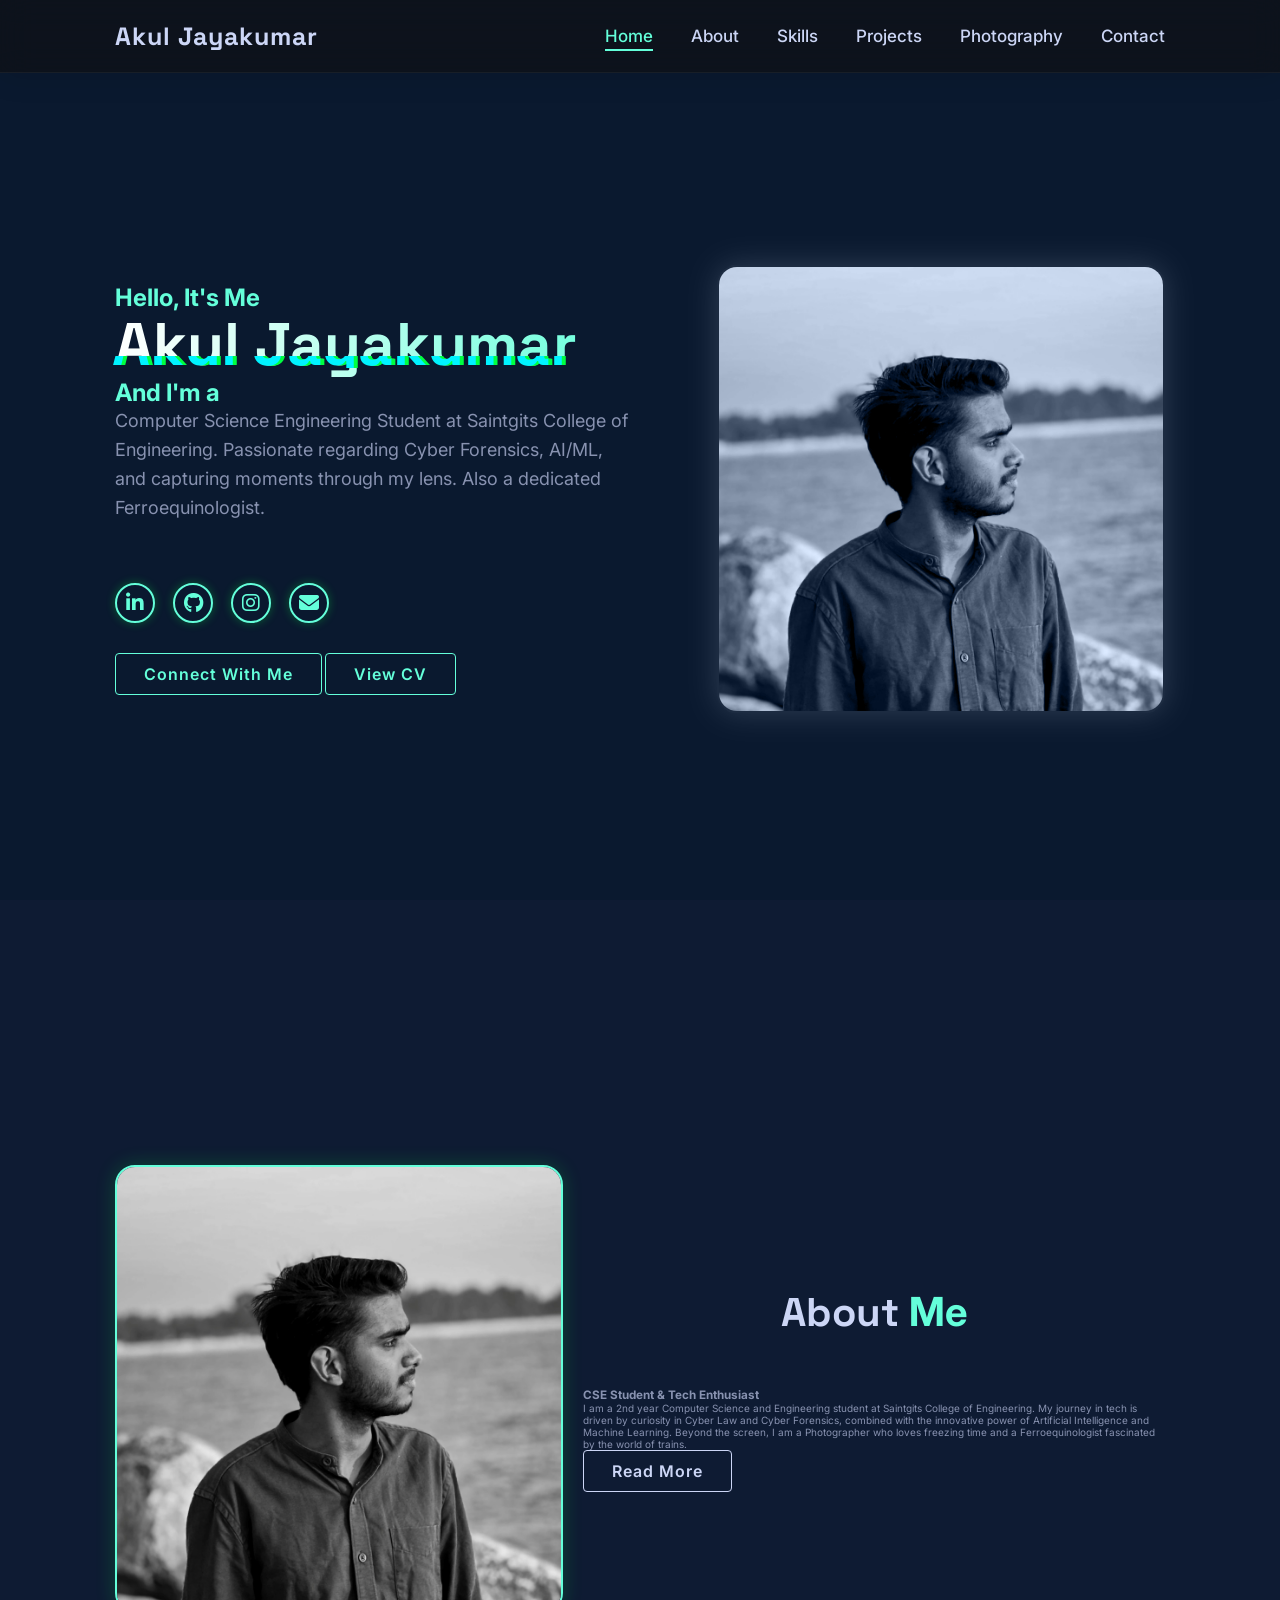
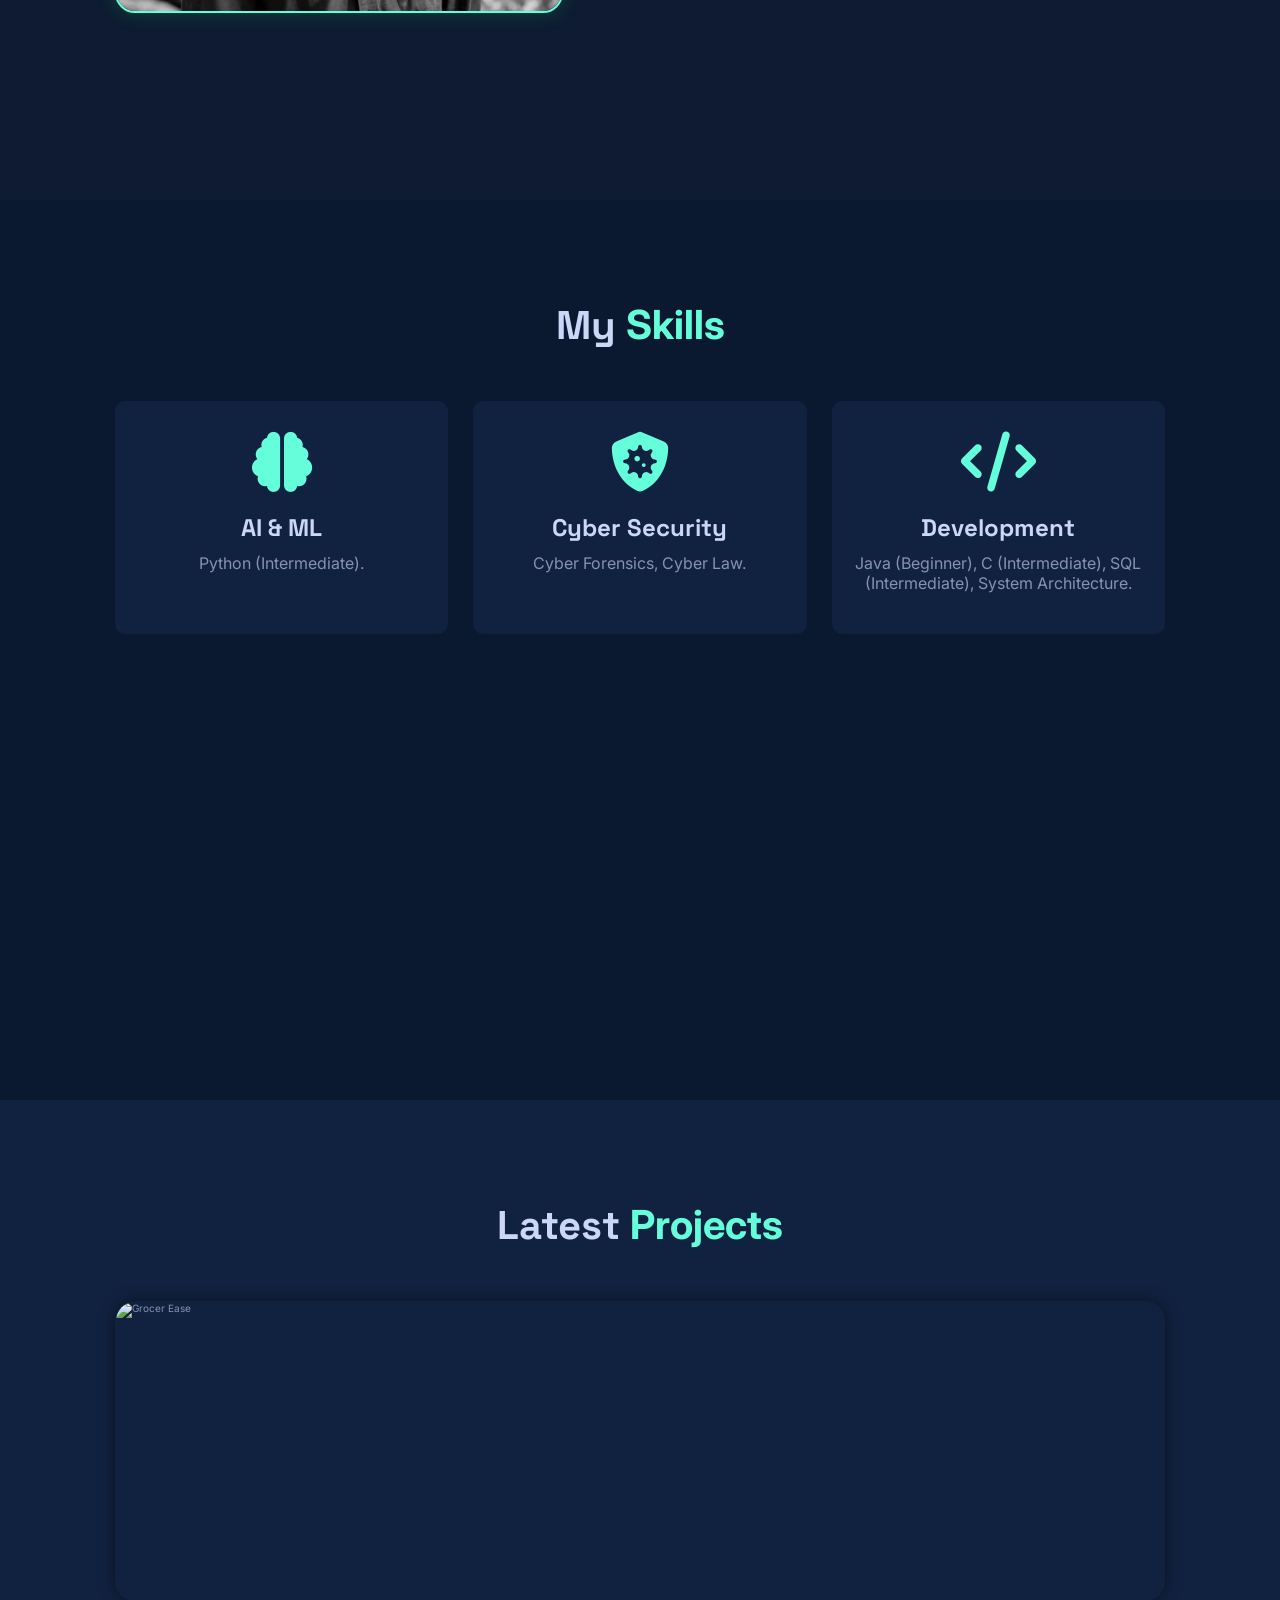
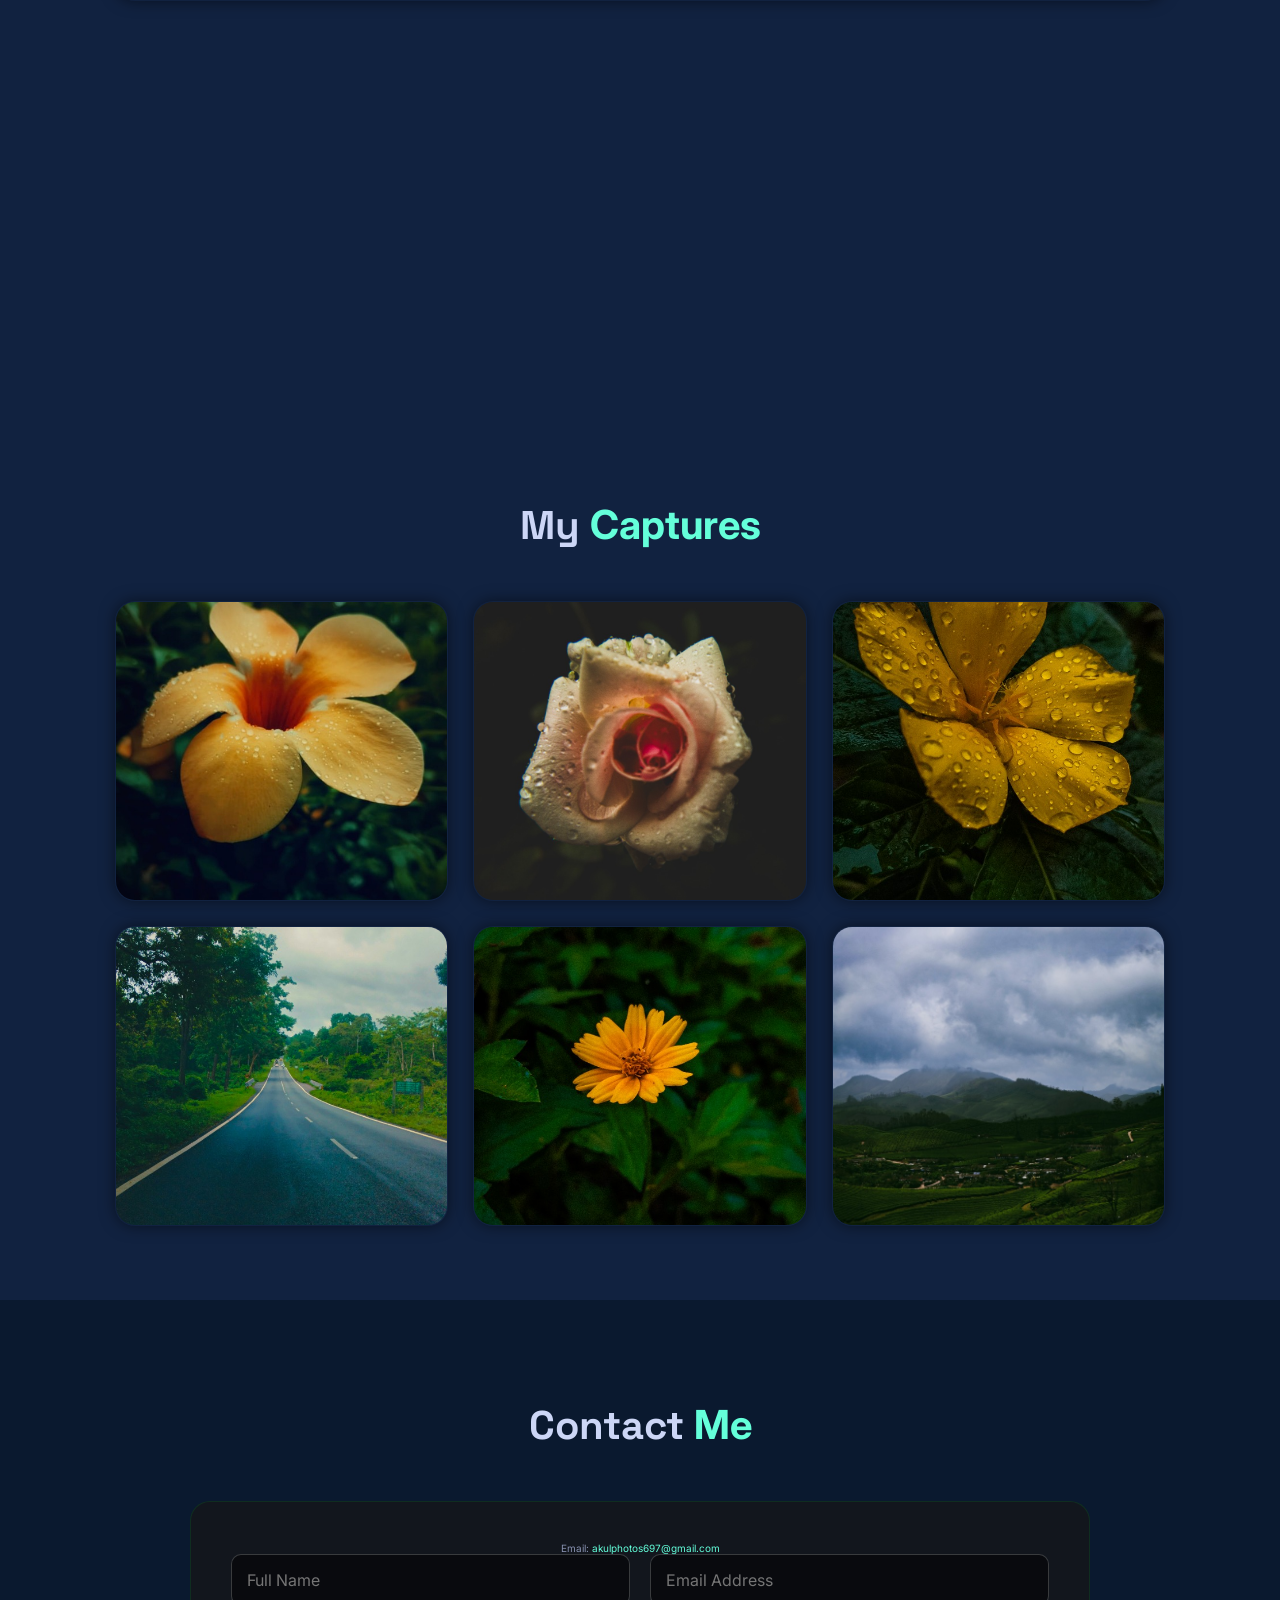
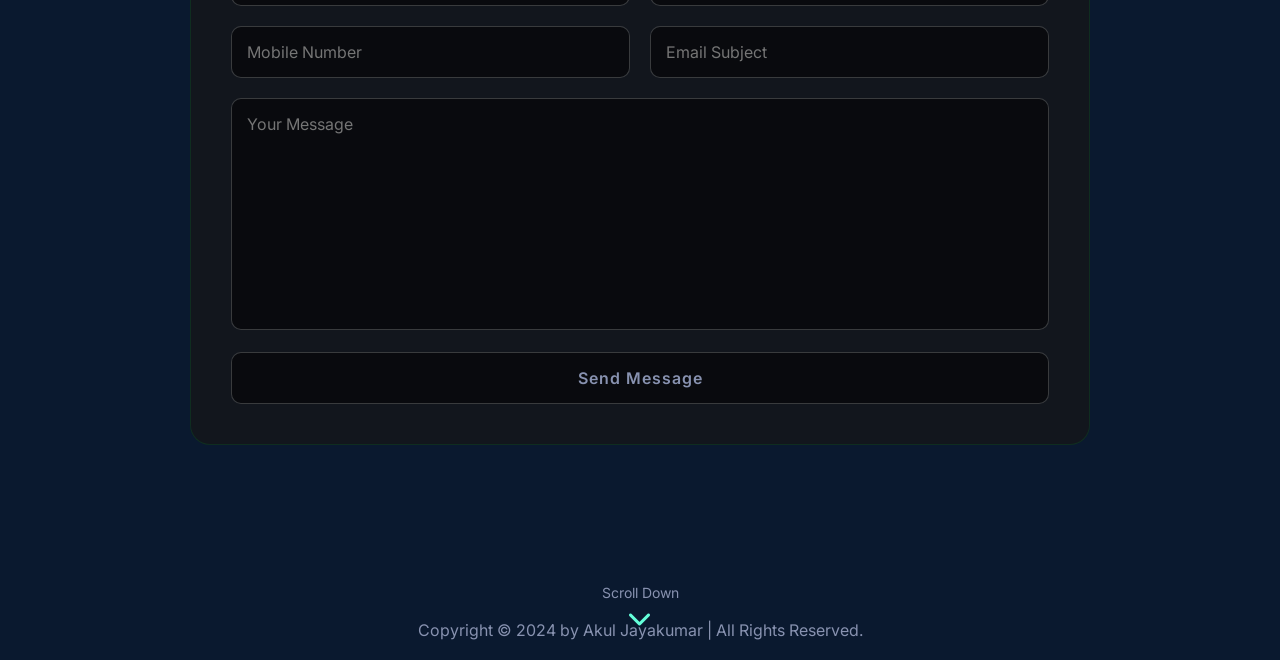
==== commit 65101375: "feat: apply Cyber Professional theme update with deep navy/teal palette, new fonts, and spotlight/gl" ====
--- a/index.html
+++ b/index.html
@@ -36,7 +36,7 @@
     <section class="home" id="home">
         <div class="home-content">
             <h3>Hello, It's Me</h3>
-            <h1>Akul Jayakumar</h1>
+            <h1 class="glitch" data-text="Akul Jayakumar">Akul Jayakumar</h1>
             <h3>And I'm a <span class="multiple-text"></span></h3>
             <p>Computer Science Engineering Student at Saintgits College of Engineering.
                 Passionate regarding Cyber Forensics, AI/ML, and capturing moments through my lens.
@@ -80,7 +80,7 @@
     <section class="skills" id="skills">
         <h2 class="heading">My <span>Skills</span></h2>
         <div class="skills-container">
-            <div class="skill-box">
+            <div class="skill-box spotlight">
                 <i class="fas fa-brain"></i>
                 <h3>AI & ML</h3>
                 <p>Python (Intermediate).</p>
@@ -90,7 +90,7 @@
                 <h3>Cyber Security</h3>
                 <p>Cyber Forensics, Cyber Law.</p>
             </div>
-            <div class="skill-box">
+            <div class="skill-box spotlight">
                 <i class="fas fa-code"></i>
                 <h3>Development</h3>
                 <p>Java (Beginner), C (Intermediate), SQL (Intermediate), System Architecture.</p>
@@ -101,7 +101,7 @@
     <section class="projects" id="projects">
         <h2 class="heading">Latest <span>Projects</span></h2>
         <div class="projects-container">
-            <div class="project-box">
+            <div class="project-box spotlight">
                 <img src="https://placehold.co/600x400/1a1d23/00ff41?text=Grocer+Ease" alt="Grocer Ease">
                 <div class="project-layer">
                     <h4>Grocer Ease</h4>
@@ -115,7 +115,7 @@
     <section class="projects photography" id="photography">
         <h2 class="heading">My <span>Captures</span></h2>
         <div class="gallery-container">
-            <div class="gallery-item">
+            <div class="gallery-item spotlight">
                 <img src="assets/photo1.jpg" alt="Capture">
                 <div class="overlay">
                     <h4>Capture</h4>
@@ -127,25 +127,25 @@
                     <h4>Capture</h4>
                 </div>
             </div>
-            <div class="gallery-item">
+            <div class="gallery-item spotlight">
                 <img src="assets/photo3.jpg" alt="Capture">
                 <div class="overlay">
                     <h4>Capture</h4>
                 </div>
             </div>
-            <div class="gallery-item">
+            <div class="gallery-item spotlight">
                 <img src="assets/photo4.jpg" alt="Capture">
                 <div class="overlay">
                     <h4>Capture</h4>
                 </div>
             </div>
-            <div class="gallery-item">
+            <div class="gallery-item spotlight">
                 <img src="assets/photo5.jpg" alt="Capture">
                 <div class="overlay">
                     <h4>Capture</h4>
                 </div>
             </div>
-            <div class="gallery-item">
+            <div class="gallery-item spotlight">
                 <img src="assets/photo6.jpg" alt="Capture">
                 <div class="overlay">
                     <h4>Capture</h4>
--- a/style.css
+++ b/style.css
@@ -1,15 +1,21 @@
 /* Google Fonts - Import Poppins and Orbitron */
-@import url('https://fonts.googleapis.com/css2?family=Poppins:wght@300;400;500;600;700;800;900&family=Orbitron:wght@500;700&display=swap');
+@import url('https://fonts.googleapis.com/css2?family=Inter:wght@300;400;500;600;700&family=Space+Grotesk:wght@400;500;600;700&display=swap');
 
 :root {
-    --bg-color: #0f1115;
-    /* Darker, deep tech black */
-    --second-bg-color: #1a1d23;
-    --text-color: #fff;
-    --main-color: #00ff41;
-    /* Neon Green */
-    --accent-cyan: #00f3ff;
-    /* AI Cyan accent */
+    --bg-color: #0a192f;
+    /* Deep Navy */
+    --second-bg-color: #112240;
+    /* Lighter Navy */
+    --text-color: #8892b0;
+    /* Slate Grey */
+    --heading-color: #ccd6f6;
+    /* Lightest Slate */
+    --main-color: #64ffda;
+    /* Cyber Teal */
+    --accent-color: #00f3ff;
+    /* Cyan Accent */
+    --glass-bg: rgba(17, 34, 64, 0.7);
+    --glass-border: rgba(100, 255, 218, 0.1);
 }
 
 * {
@@ -20,7 +26,7 @@
     border: none;
     outline: none;
     scroll-behavior: smooth;
-    font-family: 'Poppins', sans-serif;
+    font-family: 'Inter', sans-serif;
 }
 
 html {
@@ -43,8 +49,8 @@
     width: 100%;
     height: 100%;
     z-index: -1;
-    /* Behind content */
-    opacity: 0.6;
+    opacity: 0.3;
+    /* Subtle background */
 }
 
 /* Scrollbar */
@@ -57,7 +63,7 @@
 }
 
 ::-webkit-scrollbar-thumb {
-    background: linear-gradient(var(--bg-color), var(--main-color));
+    background: var(--main-color);
     border-radius: 5px;
 }
 
@@ -68,38 +74,35 @@
     left: 0;
     width: 100%;
     padding: 2rem 9%;
-    background: rgba(15, 17, 21, 0.9);
-    /* Semi-transparent for tech feel */
+    background: var(--glass-bg);
     backdrop-filter: blur(10px);
     display: flex;
     justify-content: space-between;
     align-items: center;
     z-index: 100;
-    border-bottom: 1px solid rgba(0, 255, 65, 0.1);
+    border-bottom: 1px solid var(--glass-border);
 }
 
 .logo {
     font-size: 2.5rem;
-    color: var(--text-color);
+    color: var(--heading-color);
     font-weight: 700;
-    font-family: 'Orbitron', sans-serif;
-    /* Tech Font */
-    text-shadow: 0 0 10px rgba(0, 255, 65, 0.5);
+    font-family: 'Space Grotesk', sans-serif;
     letter-spacing: 1px;
 }
 
 .navbar a {
     font-size: 1.7rem;
-    color: var(--text-color);
+    color: var(--heading-color);
     margin-left: 3.5rem;
     transition: 0.3s;
     position: relative;
+    font-weight: 500;
 }
 
 .navbar a:hover,
 .navbar a.active {
     color: var(--main-color);
-    text-shadow: 0 0 10px var(--main-color);
 }
 
 .navbar a::after {
@@ -111,7 +114,6 @@
     height: 2px;
     background: var(--main-color);
     transition: 0.3s;
-    box-shadow: 0 0 10px var(--main-color);
 }
 
 .navbar a:hover::after,
@@ -121,7 +123,7 @@
 
 #menu-icon {
     font-size: 3.6rem;
-    color: var(--text-color);
+    color: var(--heading-color);
     display: none;
     cursor: pointer;
 }
@@ -137,15 +139,16 @@
     text-shadow: 0 0 15px rgba(0, 255, 65, 0.6);
 }
 
-/* Buttons with Tech Glow */
+/* Buttons */
 .btn {
     display: inline-block;
     padding: 1rem 2.8rem;
-    background: var(--main-color);
-    border-radius: 4rem;
-    box-shadow: 0 0 1rem rgba(0, 255, 65, 0.3);
+    background: transparent;
+    border: 1px solid var(--main-color);
+    border-radius: 4px;
+    /* Sharper edges for cyber feel */
     font-size: 1.6rem;
-    color: var(--bg-color);
+    color: var(--main-color);
     letter-spacing: 0.1rem;
     font-weight: 600;
     transition: 0.3s;
@@ -155,21 +158,20 @@
 }
 
 .btn:hover {
-    box-shadow: 0 0 3rem var(--main-color);
-    transform: scale(1.05);
+    background: rgba(100, 255, 218, 0.1);
+    box-shadow: 0 0 20px rgba(100, 255, 218, 0.2);
+    transform: translateY(-3px);
 }
 
 .btn.secondary {
-    background: transparent;
+    border-color: var(--heading-color);
+    color: var(--heading-color);
+}
+
+.btn.secondary:hover {
+    background: rgba(204, 214, 246, 0.1);
+    border-color: var(--main-color);
     color: var(--main-color);
-    border: 2px solid var(--main-color);
-    box-shadow: 0 0 1rem rgba(0, 255, 65, 0.2);
-}
-
-.btn.secondary:hover {
-    background: var(--main-color);
-    color: var(--bg-color);
-    box-shadow: 0 0 2rem var(--main-color);
 }
 
 /* Home */
@@ -181,21 +183,26 @@
 }
 
 .home-content h3 {
-    font-size: 3.2rem;
+    font-size: 2.4rem;
+    /* Slightly smaller, cleaner */
     font-weight: 700;
+    color: var(--main-color);
 }
 
 .home-content h1 {
-    font-size: 5.6rem;
+    font-size: 6rem;
     font-weight: 700;
-    line-height: 1.3;
-    font-family: 'Orbitron', sans-serif;
+    line-height: 1.1;
+    font-family: 'Space Grotesk', sans-serif;
+    color: var(--heading-color);
 }
 
 .home-content p {
-    font-size: 1.6rem;
+    font-size: 1.8rem;
     margin-bottom: 3rem;
     max-width: 550px;
+    color: var(--text-color);
+    line-height: 1.6;
 }
 
 .social-media a {
@@ -223,12 +230,20 @@
 
 .home-img img {
     width: 35vw;
-    border-radius: 50%;
-    border-radius: 50%;
-    box-shadow: 0 0 30px rgba(0, 255, 65, 0.4);
-    /* Stronger Cyber Glow */
-    border: 3px solid var(--main-color);
+    border-radius: 20px;
+    /* Softer corners, not round or circle */
+    box-shadow: 0 0 30px rgba(100, 255, 218, 0.2);
+    border: 2px solid var(--glass-border);
     animation: floatImage 4s ease-in-out infinite;
+    mix-blend-mode: luminosity;
+    /* Professional monochromatic look */
+    transition: 0.3s;
+}
+
+.home-img img:hover {
+    mix-blend-mode: normal;
+    /* Reveal color on hover */
+    border-color: var(--main-color);
 }
 
 @keyframes floatImage {
@@ -248,10 +263,16 @@
 /* Headings */
 .heading {
     text-align: center;
-    font-size: 4.5rem;
+    font-size: 4rem;
     margin-bottom: 5rem;
-    font-family: 'Orbitron', sans-serif;
-    /* Tech feel */
+    font-family: 'Space Grotesk', sans-serif;
+    color: var(--heading-color);
+}
+
+.heading span {
+    color: var(--main-color);
+    text-shadow: none;
+    /* Cleaner look */
 }
 
 /* About */
@@ -294,27 +315,38 @@
 
 .skill-box {
     flex: 1 1 30rem;
-    background: rgba(32, 35, 40, 0.8);
-    /* Semi-transparent */
-    backdrop-filter: blur(5px);
+    background: var(--second-bg-color);
     padding: 3rem 2rem 4rem;
-    border-radius: 2rem;
+    border-radius: 10px;
     text-align: center;
-    border: 1px solid rgba(0, 255, 65, 0.2);
-    transition: 0.5s ease;
+    border: 1px solid transparent;
+    transition: 0.3s ease;
+    cursor: default;
+    /* Remove pointer if not clickable */
 }
 
 .skill-box:hover {
-    border-color: var(--main-color);
-    box-shadow: 0 0 20px rgba(0, 255, 65, 0.3), inset 0 0 10px rgba(0, 255, 65, 0.1);
-    transform: translateY(-10px);
+    background: #152745;
+    /* Slightly lighter on hover */
+    transform: translateY(-5px);
 }
 
 .skill-box i {
-    font-size: 7rem;
+    font-size: 6rem;
     color: var(--main-color);
+    margin-bottom: 2rem;
+}
+
+.skill-box h3 {
+    font-size: 2.4rem;
+    color: var(--heading-color);
     margin-bottom: 1rem;
-    text-shadow: 0 0 10px var(--main-color);
+    font-family: 'Space Grotesk', sans-serif;
+}
+
+.skill-box p {
+    font-size: 1.6rem;
+    color: var(--text-color);
 }
 
 /* Projects & Gallery */
@@ -383,12 +415,19 @@
     transform: translateY(0);
 }
 
-.project-layer h4,
-.overlay h4 {
-    font-size: 3rem;
-    color: #000;
-    font-family: 'Orbitron', sans-serif;
+.project-box h4,
+.gallery-item div h4 {
+    /* Assuming gallery follows same structure */
+    font-size: 2.4rem;
+    color: var(--heading-color);
+    font-family: 'Space Grotesk', sans-serif;
     font-weight: 700;
+}
+
+.project-layer p {
+    font-size: 1.6rem;
+    margin: 1rem 0 2rem;
+    color: var(--text-color);
 }
 
 /* Contact */
@@ -438,16 +477,20 @@
 /* ... previous CSS ... */
 
 /* Animated Gradient Text for Hero Name */
+/* Animated Gradient Text for Hero Name */
 .home-content h1 {
-    font-size: 5.6rem;
+    font-size: 6rem;
     font-weight: 700;
-    line-height: 1.3;
-    font-family: 'Orbitron', sans-serif;
+    line-height: 1.1;
+    font-family: 'Space Grotesk', sans-serif;
     background: linear-gradient(to right, #fff, var(--main-color), #fff);
     background-size: 200% auto;
+    background-clip: text;
     -webkit-background-clip: text;
     -webkit-text-fill-color: transparent;
     animation: gradientText 3s linear infinite;
+    position: relative;
+    color: var(--heading-color);
 }
 
 @keyframes gradientText {
@@ -526,9 +569,9 @@
 }
 
 .header.sticky {
-    background: rgba(15, 17, 21, 0.95);
+    background: var(--bg-color);
     border-bottom: 1px solid var(--main-color);
-    box-shadow: 0 0 20px rgba(0, 255, 65, 0.15);
+    box-shadow: 0 0 20px rgba(100, 255, 218, 0.15);
 }
 
 .footer {
@@ -575,10 +618,8 @@
         left: 0;
         width: 100%;
         padding: 1rem 3%;
-        background: var(--bg-color);
-        /* Or use rgba(15, 17, 21, 0.95) for consistency */
-        background: rgba(15, 17, 21, 0.95);
-        border-top: 1px solid rgba(0, 255, 65, 0.1);
+        background: var(--second-bg-color);
+        border-top: 1px solid var(--glass-border);
         box-shadow: 0 0.5rem 1rem rgba(0, 0, 0, 0.2);
         display: none;
     }
@@ -636,6 +677,153 @@
     }
 }
 
+/* Glitch Effect */
+.glitch {
+    position: relative;
+    color: var(--heading-color);
+}
+
+.glitch::before,
+.glitch::after {
+    content: attr(data-text);
+    position: absolute;
+    top: 0;
+    left: 0;
+    width: 100%;
+    height: 100%;
+}
+
+.glitch::before {
+    left: 2px;
+    text-shadow: -1px 0 #00ff41;
+    clip: rect(44px, 450px, 56px, 0);
+    animation: glitch-anim 5s infinite linear alternate-reverse;
+}
+
+.glitch::after {
+    left: -2px;
+    text-shadow: -1px 0 #00f3ff;
+    clip: rect(44px, 450px, 56px, 0);
+    animation: glitch-anim2 5s infinite linear alternate-reverse;
+}
+
+@keyframes glitch-anim {
+    0% {
+        clip: rect(30px, 9999px, 10px, 0);
+    }
+
+    5% {
+        clip: rect(70px, 9999px, 90px, 0);
+    }
+
+    10% {
+        clip: rect(35px, 9999px, 15px, 0);
+    }
+
+    15% {
+        clip: rect(20px, 9999px, 50px, 0);
+    }
+
+    20% {
+        clip: rect(90px, 9999px, 100px, 0);
+    }
+
+    25% {
+        clip: rect(10px, 9999px, 40px, 0);
+    }
+
+    30% {
+        clip: rect(75px, 9999px, 5px, 0);
+    }
+
+    35% {
+        clip: rect(50px, 9999px, 25px, 0);
+    }
+
+    40% {
+        clip: rect(15px, 9999px, 85px, 0);
+    }
+
+    45% {
+        clip: rect(60px, 9999px, 30px, 0);
+    }
+
+    50% {
+        clip: rect(85px, 9999px, 60px, 0);
+    }
+
+    55% {
+        clip: rect(40px, 9999px, 10px, 0);
+    }
+
+    60% {
+        clip: rect(5px, 9999px, 95px, 0);
+    }
+
+    65% {
+        clip: rect(95px, 9999px, 50px, 0);
+    }
+
+    70% {
+        clip: rect(25px, 9999px, 75px, 0);
+    }
+
+    75% {
+        clip: rect(55px, 9999px, 20px, 0);
+    }
+
+    80% {
+        clip: rect(10px, 9999px, 65px, 0);
+    }
+
+    85% {
+        clip: rect(80px, 9999px, 40px, 0);
+    }
+
+    90% {
+        clip: rect(35px, 9999px, 85px, 0);
+    }
+
+    95% {
+        clip: rect(65px, 9999px, 15px, 0);
+    }
+
+    100% {
+        clip: rect(45px, 9999px, 55px, 0);
+    }
+}
+
+@keyframes glitch-anim2 {
+    0% {
+        clip: rect(65px, 9999px, 100px, 0);
+    }
+
+    100% {
+        clip: rect(10px, 9999px, 80px, 0);
+    }
+}
+
+/* Spotlight Effect */
+.spotlight {
+    position: relative;
+    background: var(--second-bg-color);
+    overflow: hidden;
+}
+
+.spotlight::before {
+    content: '';
+    position: absolute;
+    top: 0;
+    left: 0;
+    width: 100%;
+    height: 100%;
+    background: radial-gradient(800px circle at var(--mouse-x) var(--mouse-y),
+            rgba(255, 255, 255, 0.06),
+            transparent 40%);
+    z-index: 3;
+    pointer-events: none;
+}
+
 @media (max-width: 450px) {
     html {
         font-size: 50%;
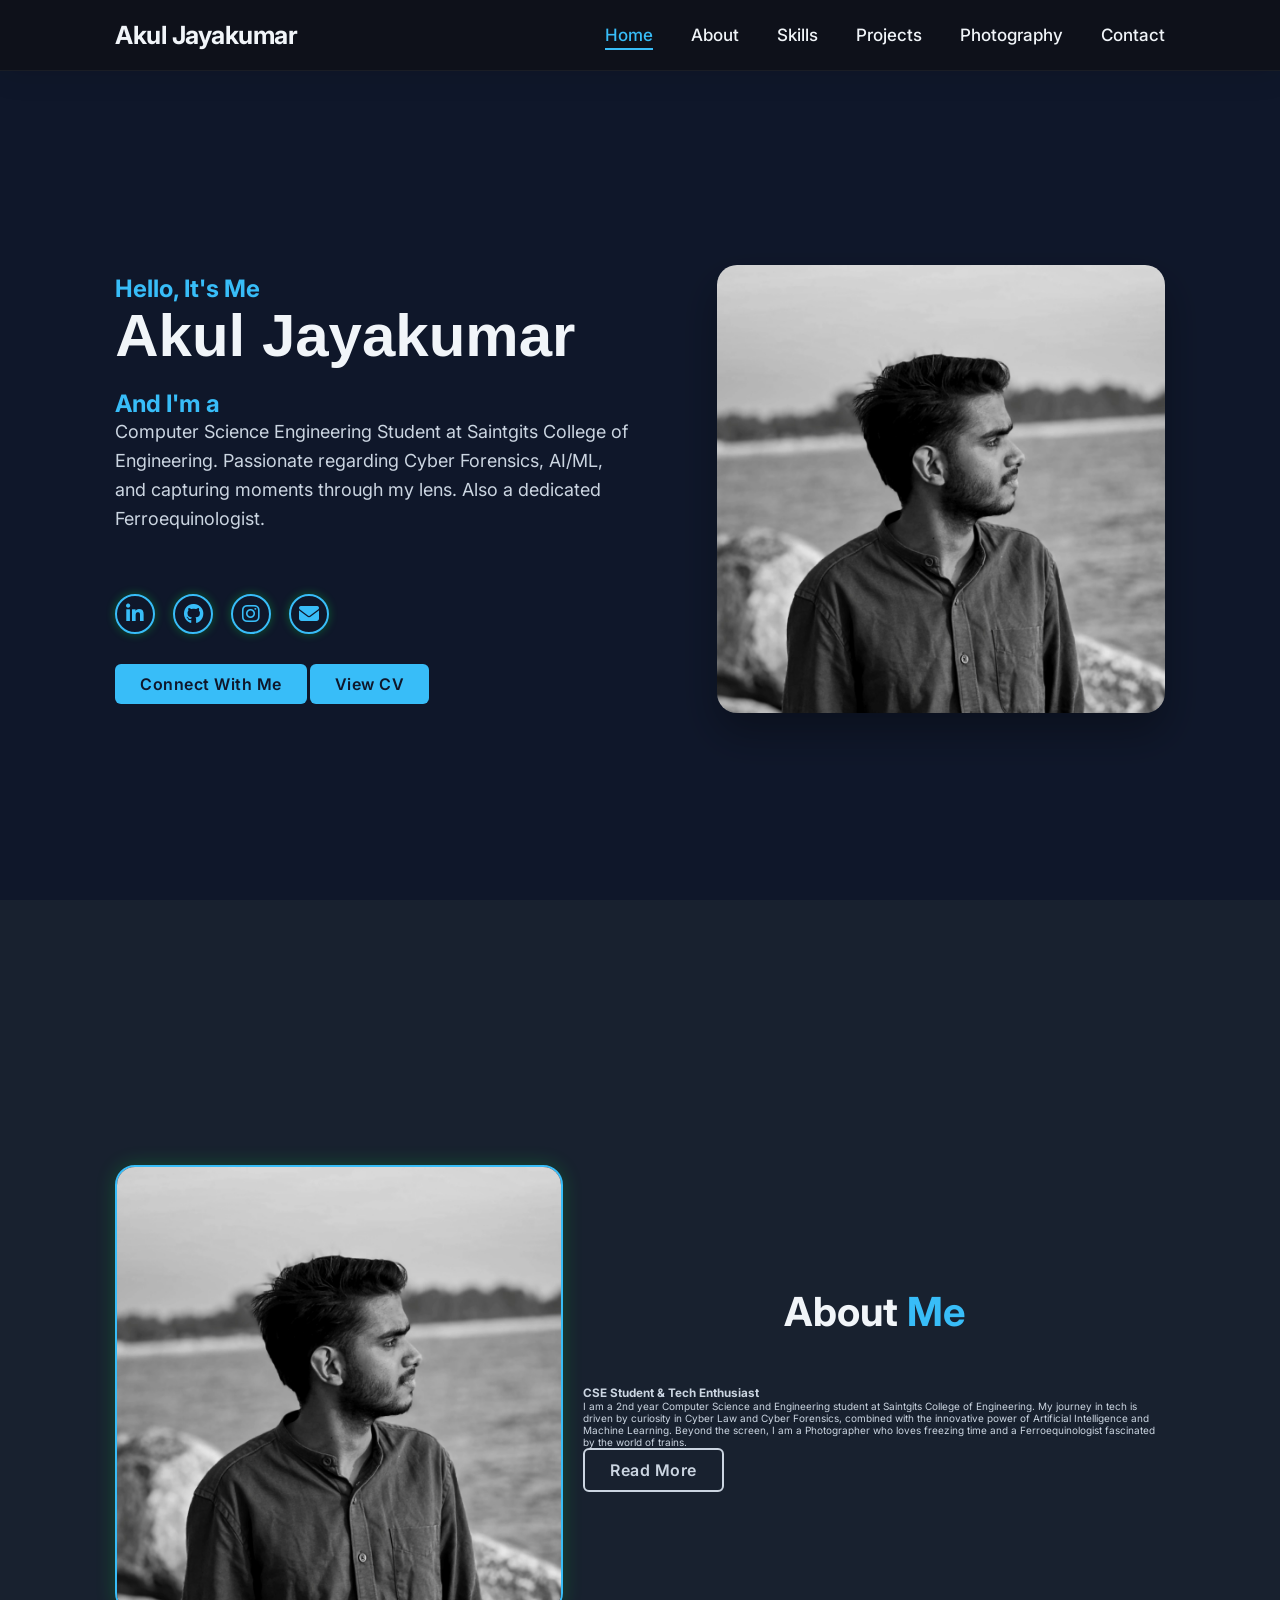
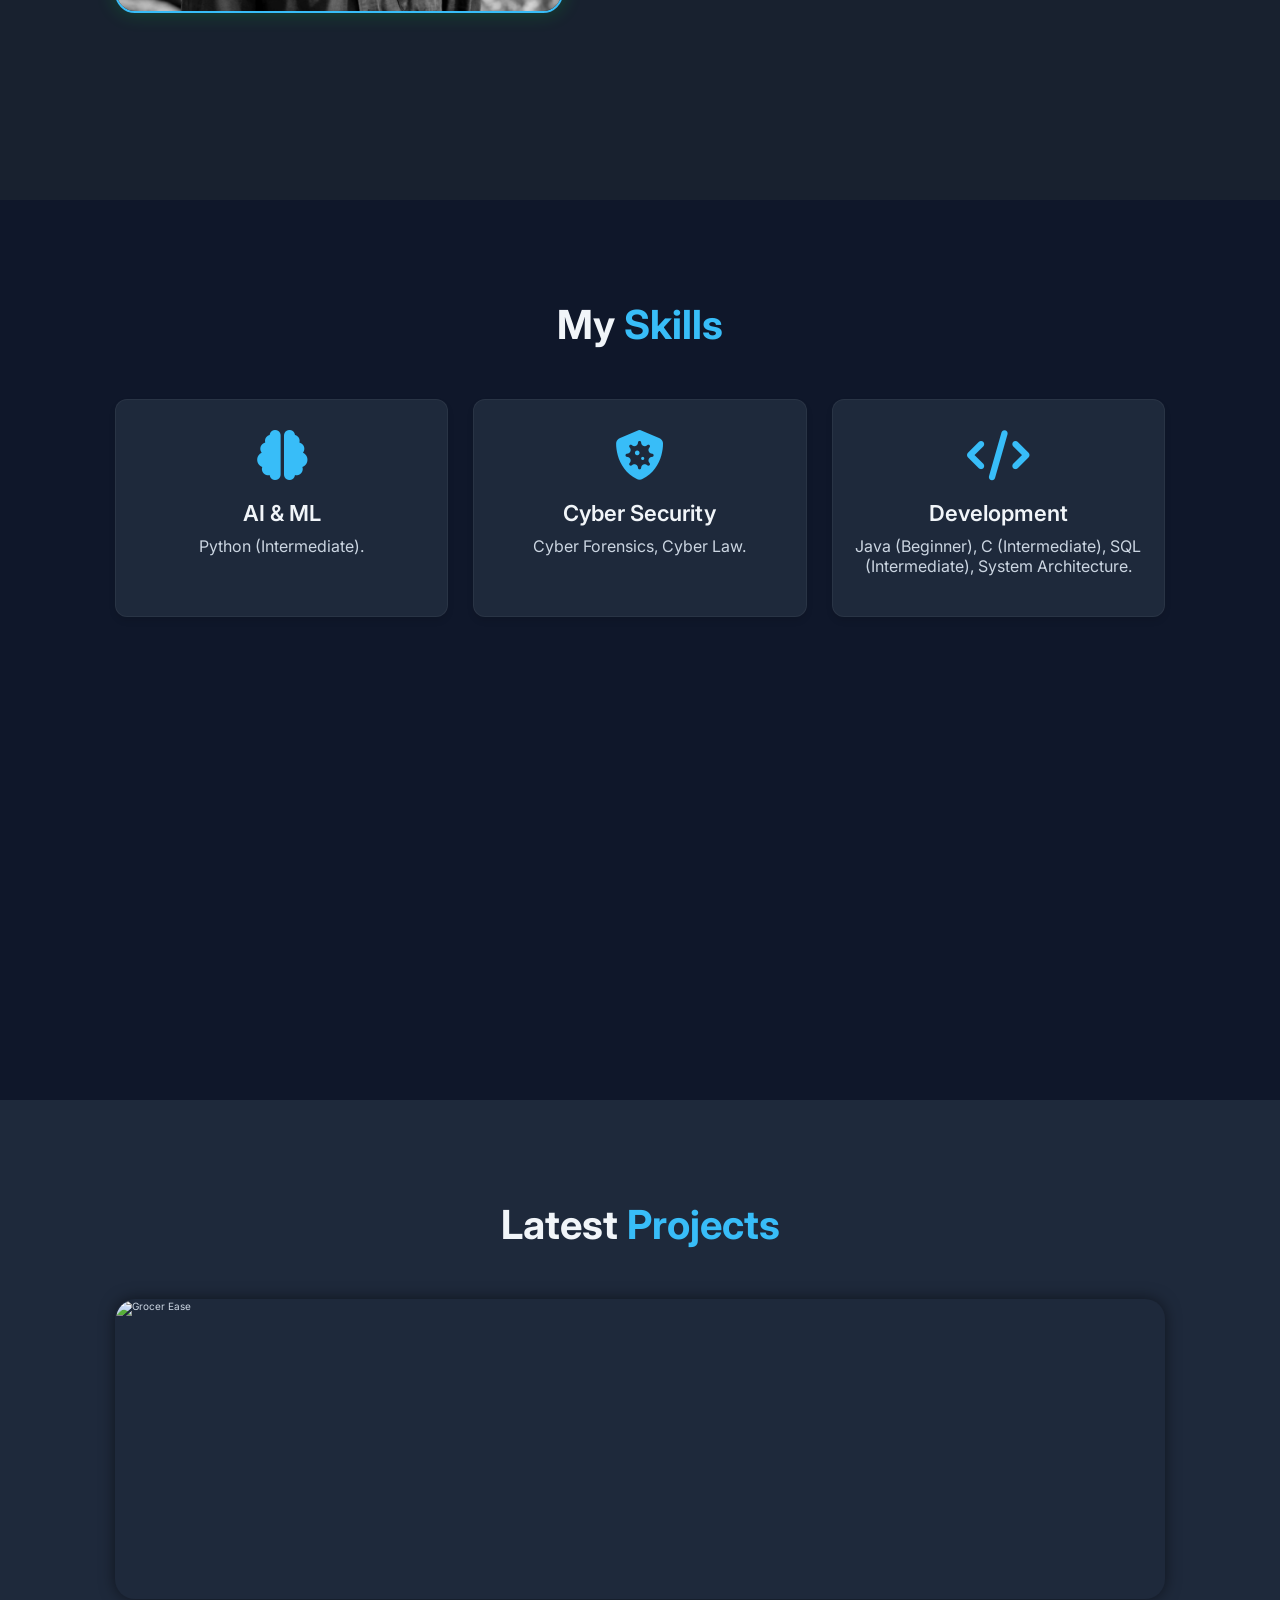
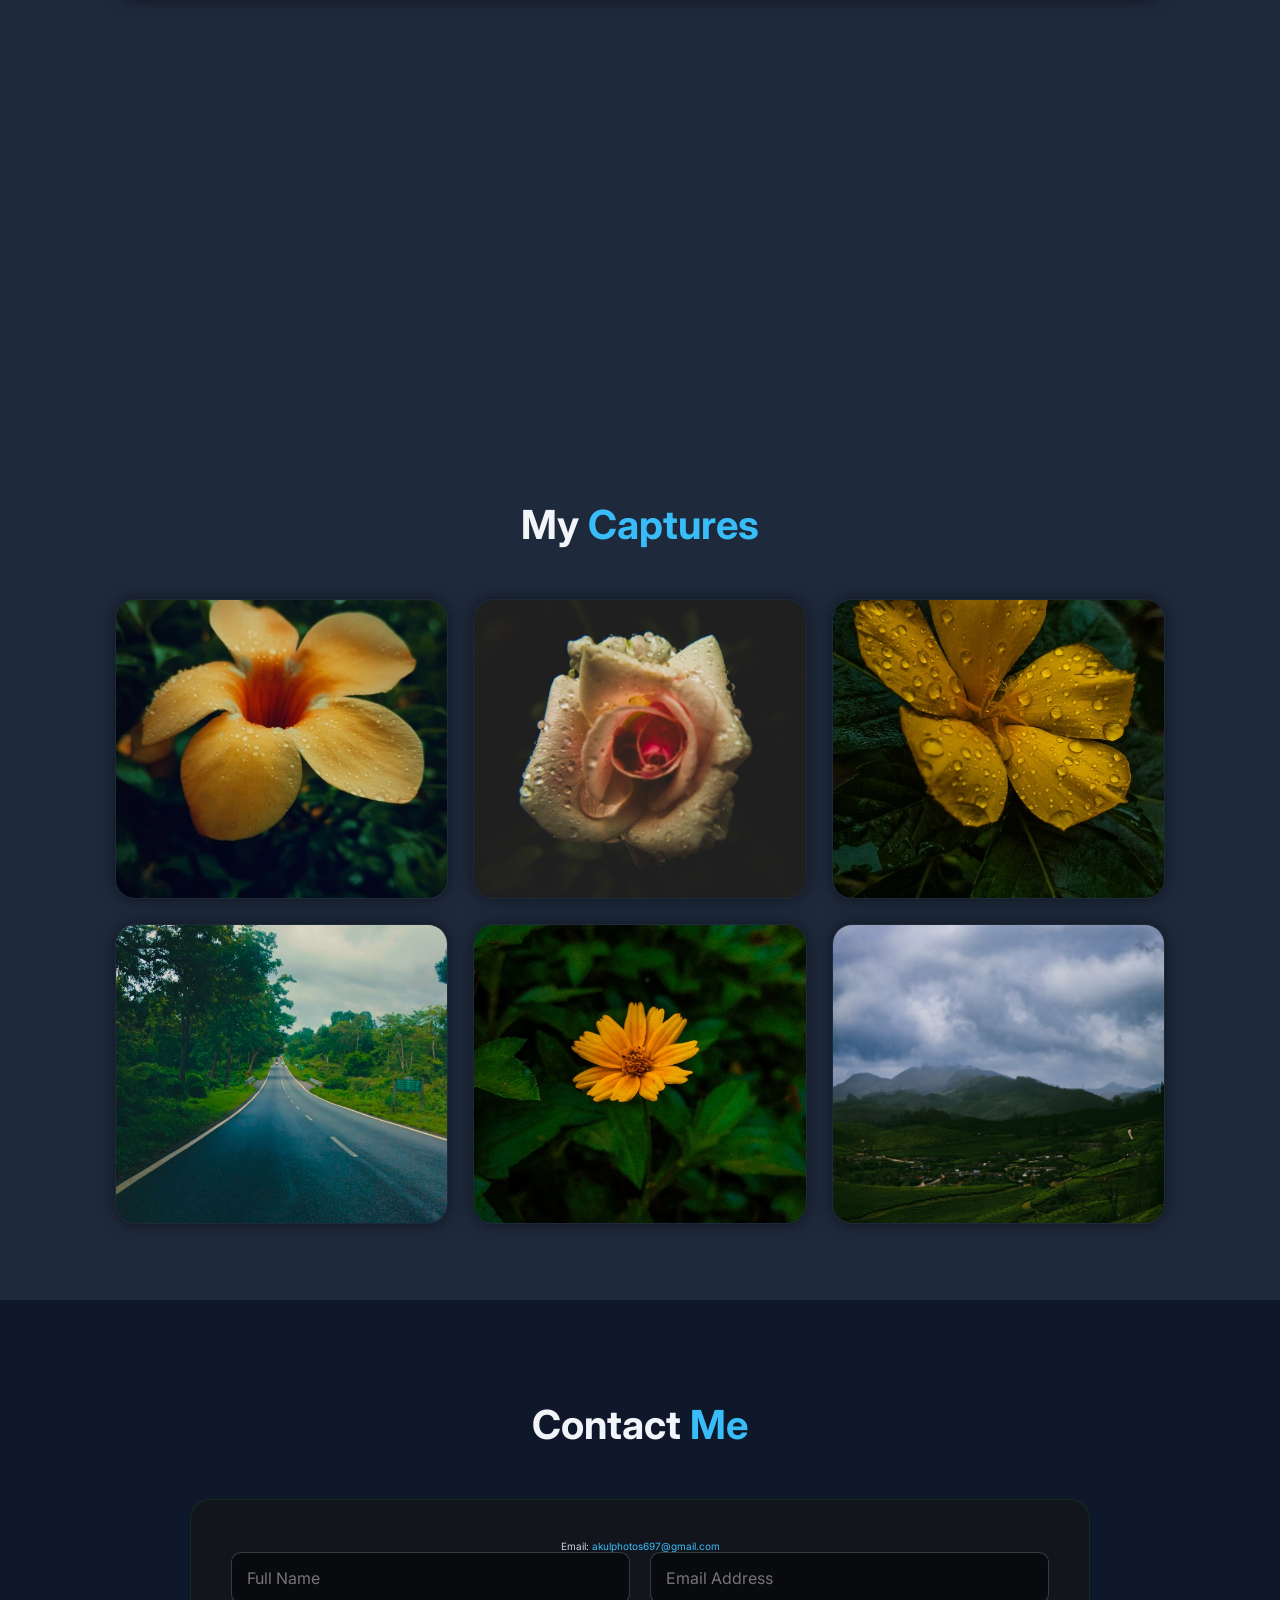
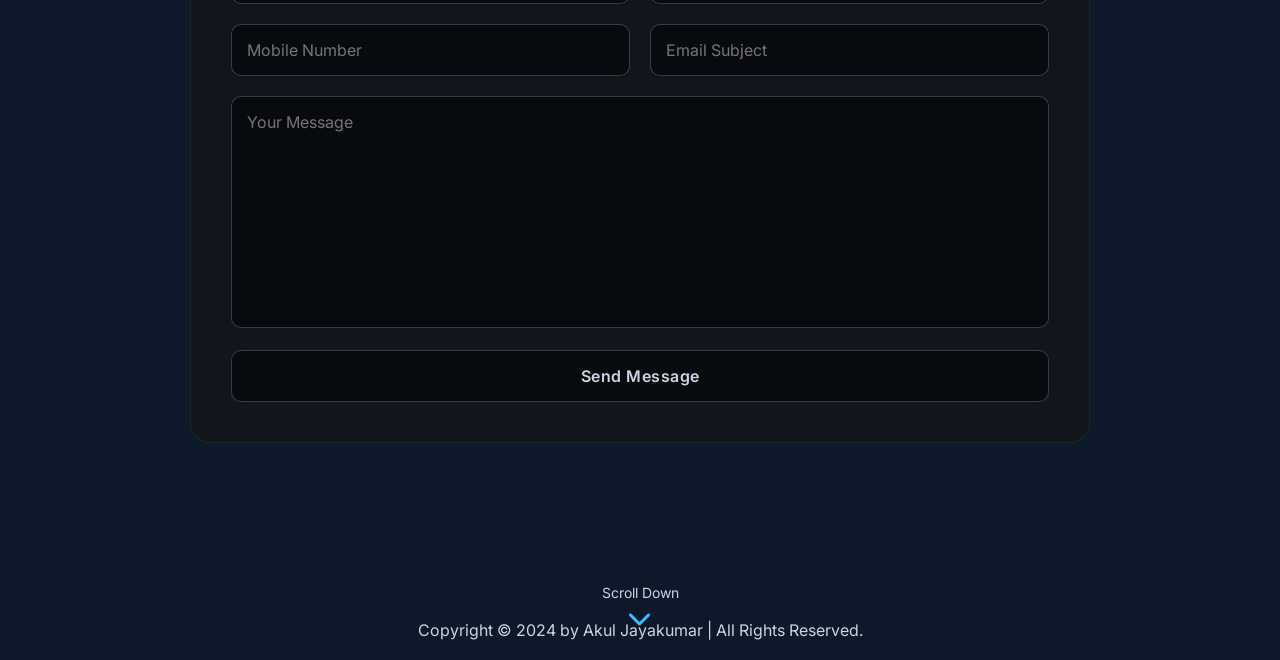
==== commit 2e19c48f: "feat: switch to Minimalist Professional theme (Slate/Blue), remove cyber effects, simplify animation" ====
--- a/index.html
+++ b/index.html
@@ -36,7 +36,8 @@
     <section class="home" id="home">
         <div class="home-content">
             <h3>Hello, It's Me</h3>
-            <h1 class="glitch" data-text="Akul Jayakumar">Akul Jayakumar</h1>
+            <h1>Akul Jayakumar</h1>
+            <!-- <h1 class="glitch" data-text="Akul Jayakumar">Akul Jayakumar</h1> -->
             <h3>And I'm a <span class="multiple-text"></span></h3>
             <p>Computer Science Engineering Student at Saintgits College of Engineering.
                 Passionate regarding Cyber Forensics, AI/ML, and capturing moments through my lens.
@@ -90,7 +91,7 @@
                 <h3>Cyber Security</h3>
                 <p>Cyber Forensics, Cyber Law.</p>
             </div>
-            <div class="skill-box spotlight">
+            <div class="skill-box">
                 <i class="fas fa-code"></i>
                 <h3>Development</h3>
                 <p>Java (Beginner), C (Intermediate), SQL (Intermediate), System Architecture.</p>
@@ -101,7 +102,7 @@
     <section class="projects" id="projects">
         <h2 class="heading">Latest <span>Projects</span></h2>
         <div class="projects-container">
-            <div class="project-box spotlight">
+            <div class="project-box">
                 <img src="https://placehold.co/600x400/1a1d23/00ff41?text=Grocer+Ease" alt="Grocer Ease">
                 <div class="project-layer">
                     <h4>Grocer Ease</h4>
@@ -127,13 +128,13 @@
                     <h4>Capture</h4>
                 </div>
             </div>
-            <div class="gallery-item spotlight">
+            <div class="gallery-item">
                 <img src="assets/photo3.jpg" alt="Capture">
                 <div class="overlay">
                     <h4>Capture</h4>
                 </div>
             </div>
-            <div class="gallery-item spotlight">
+            <div class="gallery-item">
                 <img src="assets/photo4.jpg" alt="Capture">
                 <div class="overlay">
                     <h4>Capture</h4>
--- a/style.css
+++ b/style.css
@@ -1,21 +1,22 @@
-/* Google Fonts - Import Poppins and Orbitron */
-@import url('https://fonts.googleapis.com/css2?family=Inter:wght@300;400;500;600;700&family=Space+Grotesk:wght@400;500;600;700&display=swap');
+@import url('https://fonts.googleapis.com/css2?family=Inter:wght@300;400;500;600;700;800&display=swap');
 
 :root {
-    --bg-color: #0a192f;
-    /* Deep Navy */
-    --second-bg-color: #112240;
-    /* Lighter Navy */
-    --text-color: #8892b0;
-    /* Slate Grey */
-    --heading-color: #ccd6f6;
-    /* Lightest Slate */
-    --main-color: #64ffda;
-    /* Cyber Teal */
-    --accent-color: #00f3ff;
-    /* Cyan Accent */
-    --glass-bg: rgba(17, 34, 64, 0.7);
-    --glass-border: rgba(100, 255, 218, 0.1);
+    --bg-color: #0f172a;
+    /* Slate 900 - Deep Professional Blue-Grey */
+    --second-bg-color: #1e293b;
+    /* Slate 800 - Lighter Blue-Grey */
+    --text-color: #cbd5e1;
+    /* Slate 300 - Soft Grey/White */
+    --heading-color: #f1f5f9;
+    /* Slate 100 - White */
+    --main-color: #38bdf8;
+    /* Sky 400 - Professional Light Blue */
+    --accent-color: #0ea5e9;
+    /* Sky 500 - Deeper Blue */
+    --glass-bg: rgba(30, 41, 59, 0.95);
+    /* Deeply solid/blurred slate */
+    --glass-border: rgba(148, 163, 184, 0.1);
+    /* Subtle border */
 }
 
 * {
@@ -43,14 +44,8 @@
 
 /* Neural Network Canvas */
 #neural-canvas {
-    position: fixed;
-    top: 0;
-    left: 0;
-    width: 100%;
-    height: 100%;
-    z-index: -1;
-    opacity: 0.3;
-    /* Subtle background */
+    display: none;
+    /* Removed for minimalist look */
 }
 
 /* Scrollbar */
@@ -87,8 +82,9 @@
     font-size: 2.5rem;
     color: var(--heading-color);
     font-weight: 700;
-    font-family: 'Space Grotesk', sans-serif;
-    letter-spacing: 1px;
+    font-family: 'Inter', sans-serif;
+    letter-spacing: -0.5px;
+    /* Tighter, more modern */
 }
 
 .navbar a {
@@ -142,14 +138,15 @@
 /* Buttons */
 .btn {
     display: inline-block;
-    padding: 1rem 2.8rem;
-    background: transparent;
-    border: 1px solid var(--main-color);
-    border-radius: 4px;
-    /* Sharper edges for cyber feel */
+    padding: 1rem 2.5rem;
+    background: var(--main-color);
+    border: none;
+    border-radius: 6px;
+    /* Standard rounded button */
     font-size: 1.6rem;
-    color: var(--main-color);
-    letter-spacing: 0.1rem;
+    color: #0f172a;
+    /* Dark text on bright button for contrast */
+    letter-spacing: 0.5px;
     font-weight: 600;
     transition: 0.3s;
     position: relative;
@@ -158,20 +155,21 @@
 }
 
 .btn:hover {
-    background: rgba(100, 255, 218, 0.1);
-    box-shadow: 0 0 20px rgba(100, 255, 218, 0.2);
-    transform: translateY(-3px);
+    background: var(--accent-color);
+    box-shadow: 0 4px 15px rgba(56, 189, 248, 0.3);
+    transform: translateY(-2px);
 }
 
 .btn.secondary {
-    border-color: var(--heading-color);
-    color: var(--heading-color);
+    background: transparent;
+    border: 2px solid var(--text-color);
+    color: var(--text-color);
 }
 
 .btn.secondary:hover {
-    background: rgba(204, 214, 246, 0.1);
-    border-color: var(--main-color);
-    color: var(--main-color);
+    background: var(--text-color);
+    color: var(--bg-color);
+    border-color: var(--text-color);
 }
 
 /* Home */
@@ -191,10 +189,12 @@
 
 .home-content h1 {
     font-size: 6rem;
-    font-weight: 700;
+    font-weight: 800;
+    /* Bolder */
     line-height: 1.1;
-    font-family: 'Space Grotesk', sans-serif;
-    color: var(--heading-color);
+    font-family: 'Inter', sans-serif;
+    color: var(--heading-color);
+    margin-bottom: 1rem;
 }
 
 .home-content p {
@@ -231,19 +231,19 @@
 .home-img img {
     width: 35vw;
     border-radius: 20px;
-    /* Softer corners, not round or circle */
-    box-shadow: 0 0 30px rgba(100, 255, 218, 0.2);
-    border: 2px solid var(--glass-border);
-    animation: floatImage 4s ease-in-out infinite;
-    mix-blend-mode: luminosity;
-    /* Professional monochromatic look */
-    transition: 0.3s;
+    box-shadow: 0 20px 40px rgba(0, 0, 0, 0.3);
+    /* Soft shadow */
+    border: none;
+    animation: floatImage 6s ease-in-out infinite;
+    /* Slower float */
+    filter: grayscale(20%);
+    /* Slight desaturation for mood */
+    transition: 0.5s;
 }
 
 .home-img img:hover {
-    mix-blend-mode: normal;
-    /* Reveal color on hover */
-    border-color: var(--main-color);
+    filter: grayscale(0%);
+    transform: scale(1.02);
 }
 
 @keyframes floatImage {
@@ -265,8 +265,9 @@
     text-align: center;
     font-size: 4rem;
     margin-bottom: 5rem;
-    font-family: 'Space Grotesk', sans-serif;
-    color: var(--heading-color);
+    font-family: 'Inter', sans-serif;
+    color: var(--heading-color);
+    font-weight: 700;
 }
 
 .heading span {
@@ -317,31 +318,34 @@
     flex: 1 1 30rem;
     background: var(--second-bg-color);
     padding: 3rem 2rem 4rem;
-    border-radius: 10px;
+    border-radius: 12px;
     text-align: center;
-    border: 1px solid transparent;
+    border: 1px solid rgba(255, 255, 255, 0.05);
+    /* Very subtle border */
     transition: 0.3s ease;
     cursor: default;
-    /* Remove pointer if not clickable */
+    box-shadow: 0 4px 6px rgba(0, 0, 0, 0.1);
 }
 
 .skill-box:hover {
-    background: #152745;
-    /* Slightly lighter on hover */
-    transform: translateY(-5px);
+    background: #253347;
+    /* Slightly lighter slate */
+    transform: translateY(-8px);
+    box-shadow: 0 10px 30px rgba(0, 0, 0, 0.2);
 }
 
 .skill-box i {
-    font-size: 6rem;
+    font-size: 5rem;
     color: var(--main-color);
     margin-bottom: 2rem;
 }
 
 .skill-box h3 {
-    font-size: 2.4rem;
+    font-size: 2.2rem;
     color: var(--heading-color);
     margin-bottom: 1rem;
-    font-family: 'Space Grotesk', sans-serif;
+    font-family: 'Inter', sans-serif;
+    font-weight: 600;
 }
 
 .skill-box p {
@@ -420,7 +424,7 @@
     /* Assuming gallery follows same structure */
     font-size: 2.4rem;
     color: var(--heading-color);
-    font-family: 'Space Grotesk', sans-serif;
+    font-family: 'Inter', sans-serif;
     font-weight: 700;
 }
 
@@ -483,14 +487,8 @@
     font-weight: 700;
     line-height: 1.1;
     font-family: 'Space Grotesk', sans-serif;
-    background: linear-gradient(to right, #fff, var(--main-color), #fff);
-    background-size: 200% auto;
-    background-clip: text;
-    -webkit-background-clip: text;
-    -webkit-text-fill-color: transparent;
-    animation: gradientText 3s linear infinite;
-    position: relative;
-    color: var(--heading-color);
+    color: var(--heading-color);
+    margin-bottom: 2rem;
 }
 
 @keyframes gradientText {
@@ -677,152 +675,12 @@
     }
 }
 
-/* Glitch Effect */
-.glitch {
-    position: relative;
-    color: var(--heading-color);
-}
-
-.glitch::before,
-.glitch::after {
-    content: attr(data-text);
-    position: absolute;
-    top: 0;
-    left: 0;
-    width: 100%;
-    height: 100%;
-}
-
-.glitch::before {
-    left: 2px;
-    text-shadow: -1px 0 #00ff41;
-    clip: rect(44px, 450px, 56px, 0);
-    animation: glitch-anim 5s infinite linear alternate-reverse;
-}
-
-.glitch::after {
-    left: -2px;
-    text-shadow: -1px 0 #00f3ff;
-    clip: rect(44px, 450px, 56px, 0);
-    animation: glitch-anim2 5s infinite linear alternate-reverse;
-}
-
-@keyframes glitch-anim {
-    0% {
-        clip: rect(30px, 9999px, 10px, 0);
-    }
-
-    5% {
-        clip: rect(70px, 9999px, 90px, 0);
-    }
-
-    10% {
-        clip: rect(35px, 9999px, 15px, 0);
-    }
-
-    15% {
-        clip: rect(20px, 9999px, 50px, 0);
-    }
-
-    20% {
-        clip: rect(90px, 9999px, 100px, 0);
-    }
-
-    25% {
-        clip: rect(10px, 9999px, 40px, 0);
-    }
-
-    30% {
-        clip: rect(75px, 9999px, 5px, 0);
-    }
-
-    35% {
-        clip: rect(50px, 9999px, 25px, 0);
-    }
-
-    40% {
-        clip: rect(15px, 9999px, 85px, 0);
-    }
-
-    45% {
-        clip: rect(60px, 9999px, 30px, 0);
-    }
-
-    50% {
-        clip: rect(85px, 9999px, 60px, 0);
-    }
-
-    55% {
-        clip: rect(40px, 9999px, 10px, 0);
-    }
-
-    60% {
-        clip: rect(5px, 9999px, 95px, 0);
-    }
-
-    65% {
-        clip: rect(95px, 9999px, 50px, 0);
-    }
-
-    70% {
-        clip: rect(25px, 9999px, 75px, 0);
-    }
-
-    75% {
-        clip: rect(55px, 9999px, 20px, 0);
-    }
-
-    80% {
-        clip: rect(10px, 9999px, 65px, 0);
-    }
-
-    85% {
-        clip: rect(80px, 9999px, 40px, 0);
-    }
-
-    90% {
-        clip: rect(35px, 9999px, 85px, 0);
-    }
-
-    95% {
-        clip: rect(65px, 9999px, 15px, 0);
-    }
-
-    100% {
-        clip: rect(45px, 9999px, 55px, 0);
-    }
-}
-
-@keyframes glitch-anim2 {
-    0% {
-        clip: rect(65px, 9999px, 100px, 0);
-    }
-
-    100% {
-        clip: rect(10px, 9999px, 80px, 0);
-    }
-}
-
-/* Spotlight Effect */
+/* Remove Glitch and Spotlight CSS */
+.glitch,
 .spotlight {
-    position: relative;
-    background: var(--second-bg-color);
-    overflow: hidden;
-}
-
-.spotlight::before {
-    content: '';
-    position: absolute;
-    top: 0;
-    left: 0;
-    width: 100%;
-    height: 100%;
-    background: radial-gradient(800px circle at var(--mouse-x) var(--mouse-y),
-            rgba(255, 255, 255, 0.06),
-            transparent 40%);
-    z-index: 3;
-    pointer-events: none;
-}
+    position: static;
+}
+
 
 @media (max-width: 450px) {
     html {
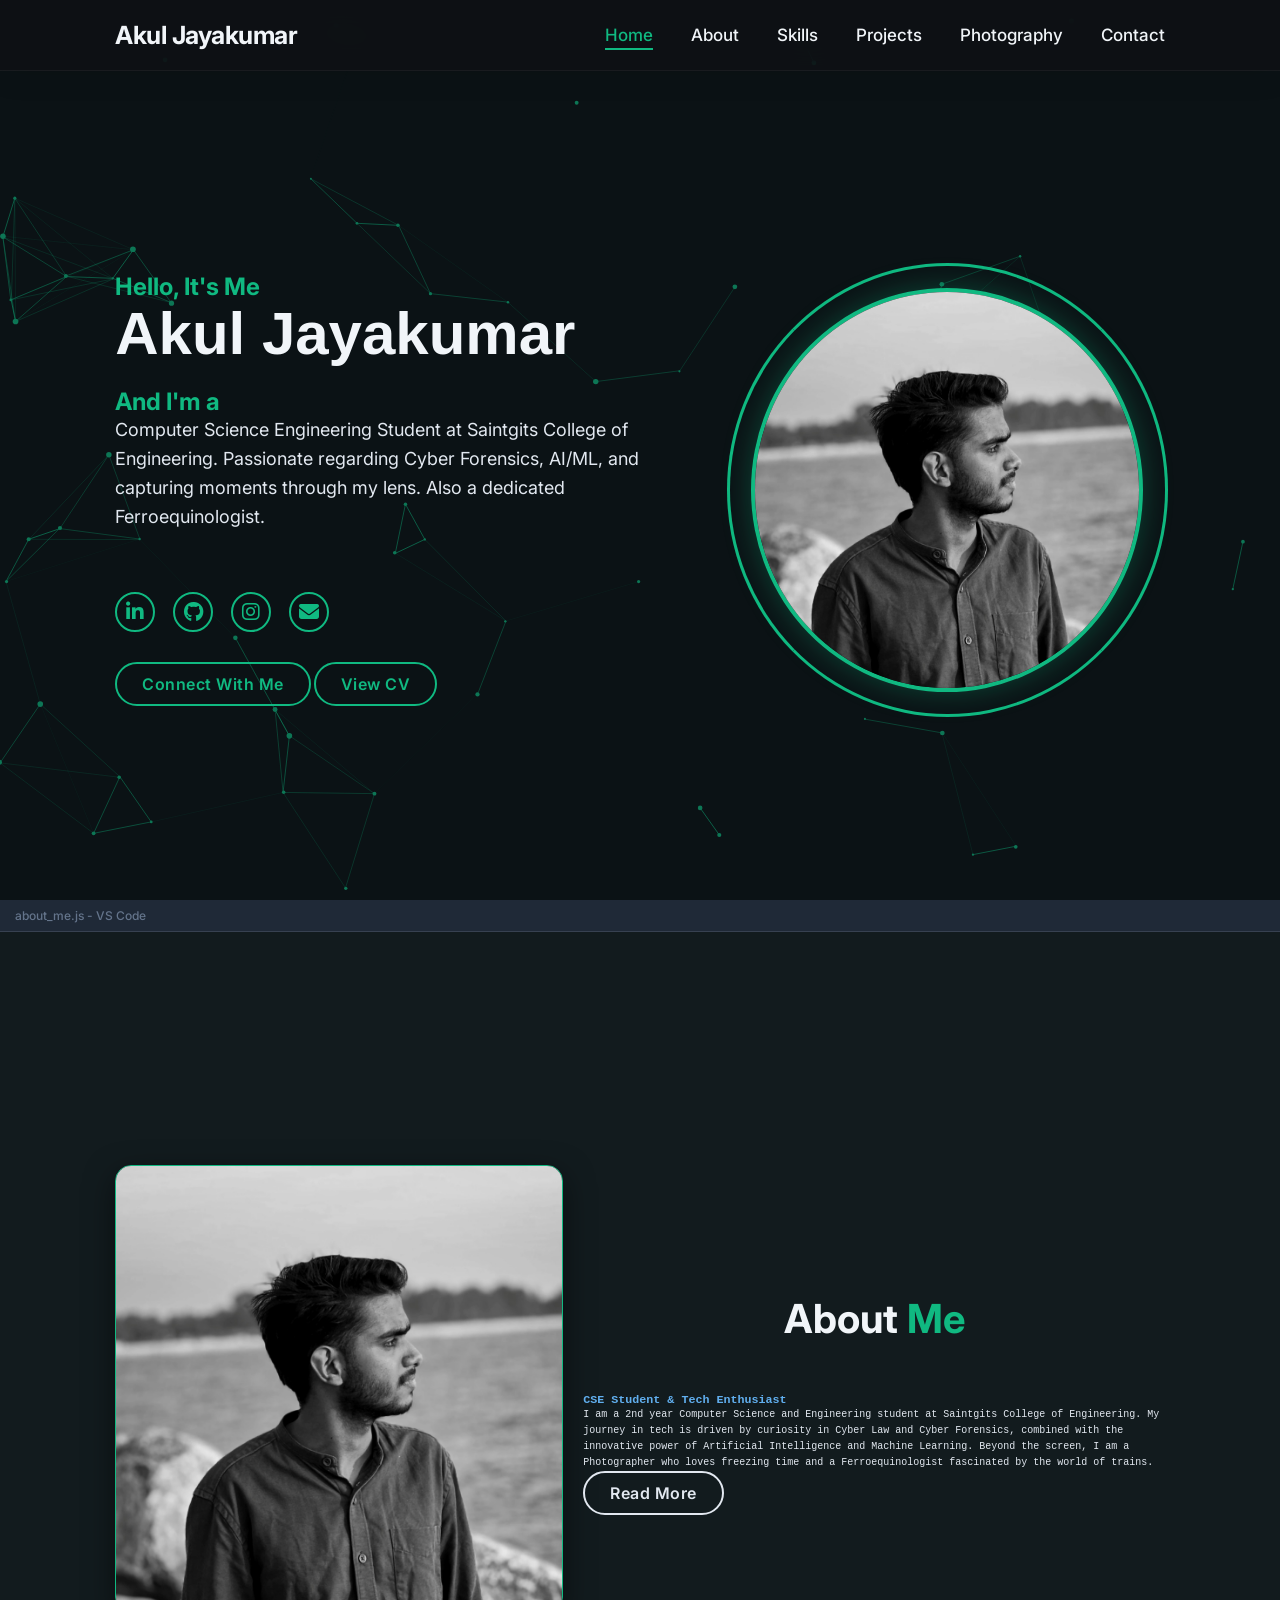
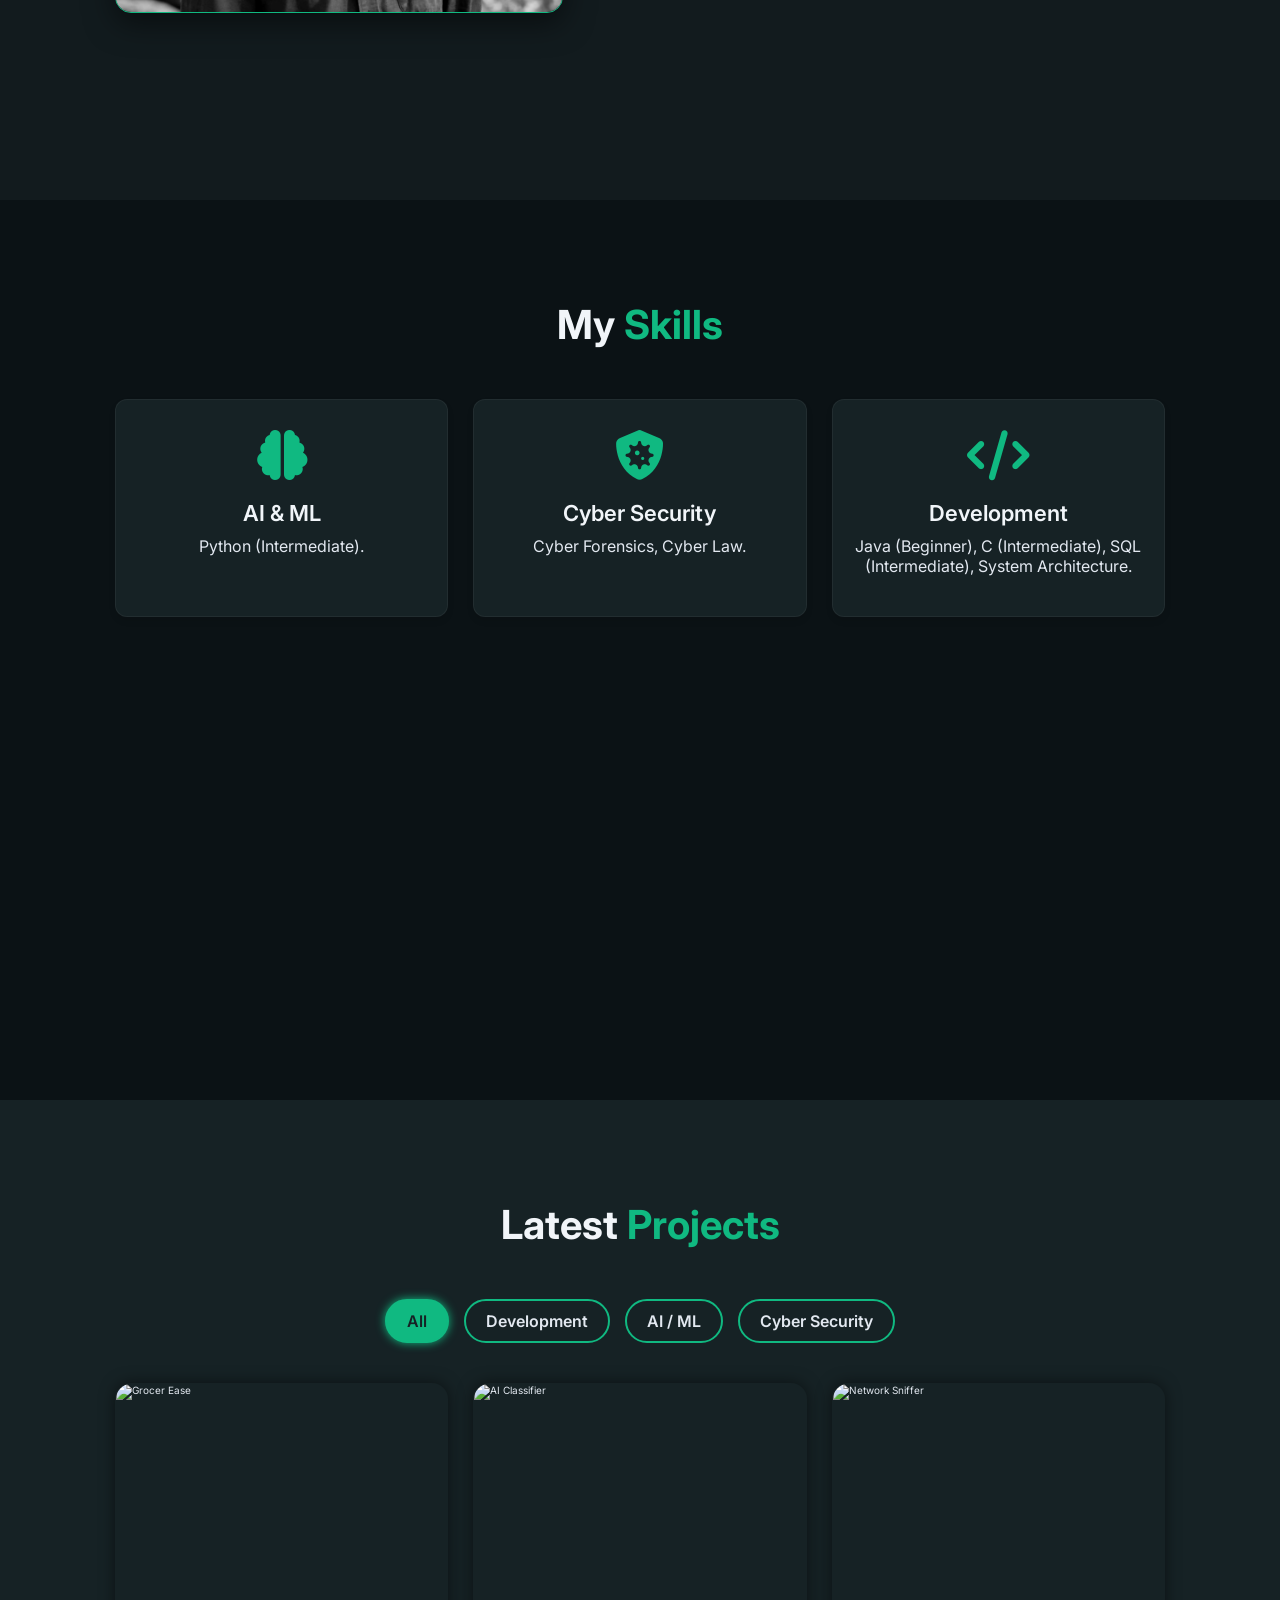
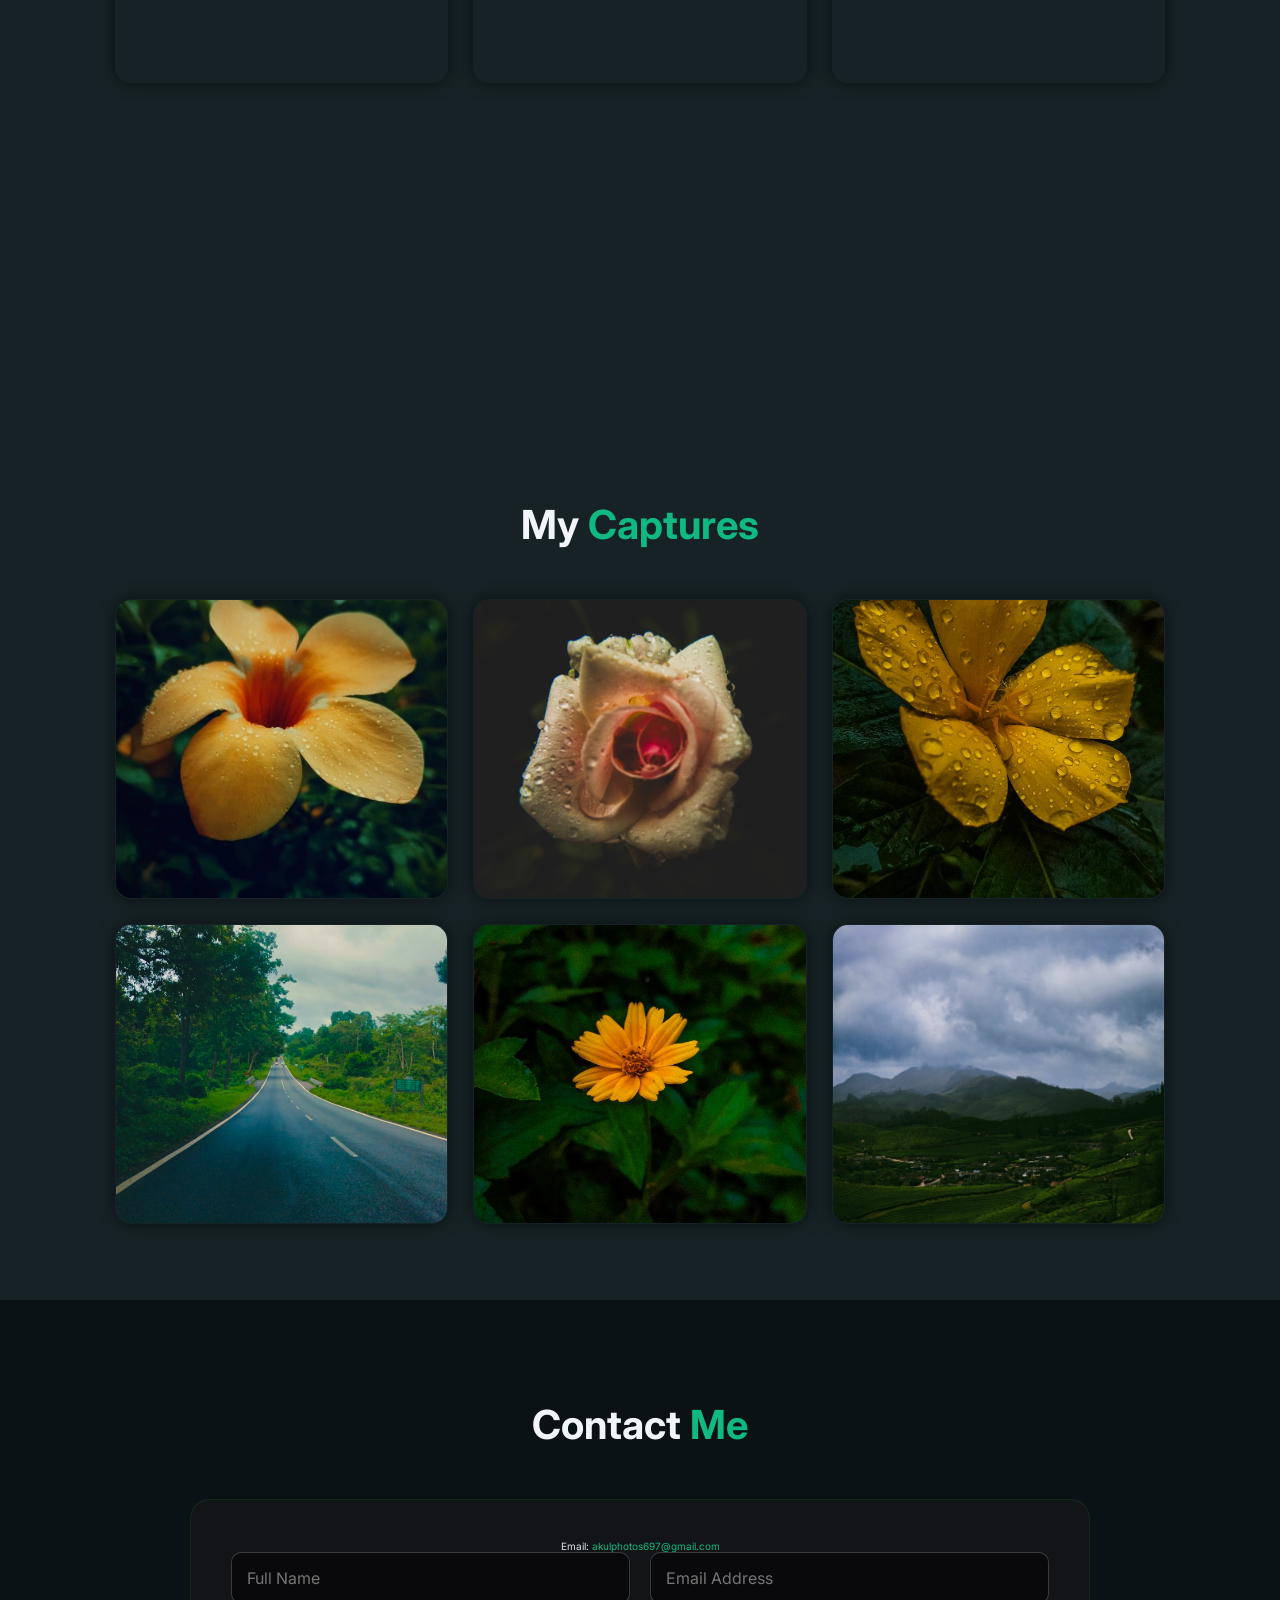
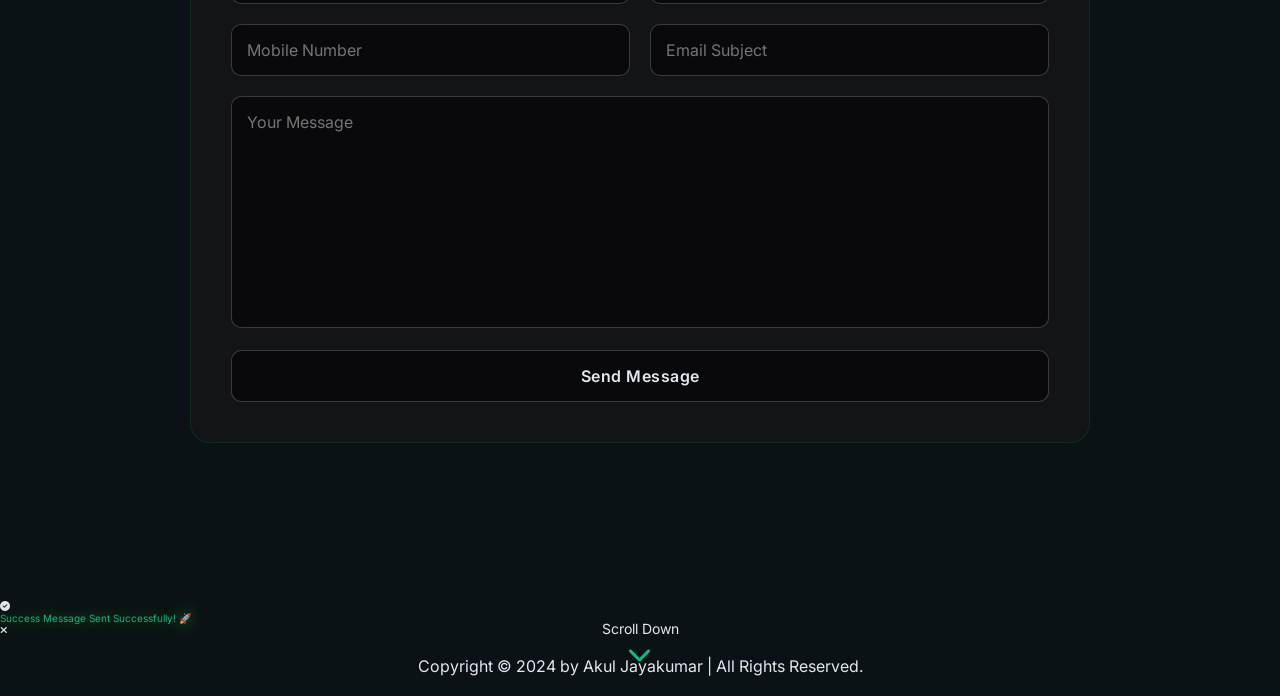
==== commit 2d7813f4: "feat: Upgrade portfolio with Gyroscope, CS Elements, and Pro UI" ====
--- a/index.html
+++ b/index.html
@@ -14,7 +14,7 @@
 </head>
 
 <body>
-
+    <div id="scroll-progress"></div>
     <!-- Neural Network Background -->
     <canvas id="neural-canvas"></canvas>
 
@@ -101,8 +101,17 @@
 
     <section class="projects" id="projects">
         <h2 class="heading">Latest <span>Projects</span></h2>
+
+        <!-- Filter Buttons -->
+        <div class="project-filters">
+            <button class="filter-btn active" data-filter="all">All</button>
+            <button class="filter-btn" data-filter="dev">Development</button>
+            <button class="filter-btn" data-filter="ai">AI / ML</button>
+            <button class="filter-btn" data-filter="cyber">Cyber Security</button>
+        </div>
+
         <div class="projects-container">
-            <div class="project-box">
+            <div class="project-box" data-category="dev">
                 <img src="https://placehold.co/600x400/1a1d23/00ff41?text=Grocer+Ease" alt="Grocer Ease">
                 <div class="project-layer">
                     <h4>Grocer Ease</h4>
@@ -110,6 +119,24 @@
                     <a href="#"><i class="fas fa-external-link-alt"></i></a>
                 </div>
             </div>
+
+            <div class="project-box" data-category="ai">
+                <img src="https://placehold.co/600x400/1a1d23/10b981?text=AI+Image+Classifier" alt="AI Classifier">
+                <div class="project-layer">
+                    <h4>AI Image Classifier</h4>
+                    <p>Deep Learning model to classify images using CNNs and Python.</p>
+                    <a href="#"><i class="fas fa-code-branch"></i></a>
+                </div>
+            </div>
+
+            <div class="project-box" data-category="cyber">
+                <img src="https://placehold.co/600x400/1a1d23/34d399?text=Network+Sniffer" alt="Network Sniffer">
+                <div class="project-layer">
+                    <h4>Packt Sniffer</h4>
+                    <p>A Python-based network packet analysis tool for cyber forensics.</p>
+                    <a href="#"><i class="fas fa-shield-alt"></i></a>
+                </div>
+            </div>
         </div>
     </section>
 
@@ -160,7 +187,7 @@
         <div class="contact-wrapper">
             <p class="email-direct">Email: <a href="mailto:akulphotos697@gmail.com"
                     style="color: var(--main-color);">akulphotos697@gmail.com</a></p>
-            <form action="#">
+            <form id="contact-form">
                 <div class="input-box">
                     <input type="text" placeholder="Full Name" required>
                     <input type="email" placeholder="Email Address" required>
@@ -175,6 +202,19 @@
         </div>
     </section>
 
+    <!-- Toast Notification -->
+    <div id="toast">
+        <div class="toast-content">
+            <i class="fas fa-check-circle check"></i>
+            <div class="message">
+                <span class="text text-1">Success</span>
+                <span class="text text-2">Message Sent Successfully! 🚀</span>
+            </div>
+        </div>
+        <i class="fas fa-times close"></i>
+        <div class="progress"></div>
+    </div>
+
     <footer class="footer">
         <div class="footer-text">
             <p>Copyright &copy; 2024 by Akul Jayakumar | All Rights Reserved.</p>
@@ -184,6 +224,8 @@
 
     <script src="https://unpkg.com/typed.js@2.0.16/dist/typed.umd.js"></script>
     <script src="https://unpkg.com/scrollreveal"></script>
+    <!-- Custom Scripts -->
+    <script src="canvas_bg.js"></script>
     <script src="script.js"></script>
 </body>
 
--- a/style.css
+++ b/style.css
@@ -1,22 +1,25 @@
 @import url('https://fonts.googleapis.com/css2?family=Inter:wght@300;400;500;600;700;800&display=swap');
 
 :root {
-    --bg-color: #0f172a;
-    /* Slate 900 - Deep Professional Blue-Grey */
-    --second-bg-color: #1e293b;
-    /* Slate 800 - Lighter Blue-Grey */
-    --text-color: #cbd5e1;
-    /* Slate 300 - Soft Grey/White */
+    --bg-color: #0b1215;
+    /* Deep Eco Dark */
+    --second-bg-color: #162225;
+    /* Lighter Eco Dark */
+    --text-color: #e2e8f0;
+    /* Slate 200 */
     --heading-color: #f1f5f9;
-    /* Slate 100 - White */
-    --main-color: #38bdf8;
-    /* Sky 400 - Professional Light Blue */
-    --accent-color: #0ea5e9;
-    /* Sky 500 - Deeper Blue */
-    --glass-bg: rgba(30, 41, 59, 0.95);
-    /* Deeply solid/blurred slate */
-    --glass-border: rgba(148, 163, 184, 0.1);
-    /* Subtle border */
+    /* Slate 100 */
+    --main-color: #10b981;
+    /* Emerald 500 - Professional Green */
+    --accent-color: #34d399;
+    /* Emerald 400 - Light Green Accent */
+    --glass-bg: rgba(22, 34, 37, 0.95);
+    --glass-border: rgba(16, 185, 129, 0.1);
+    /* Code Theme Colors */
+    --code-comment: #64748b;
+    --code-keyword: #c678dd;
+    --code-string: #98c379;
+    --code-func: #61afef;
 }
 
 * {
@@ -44,8 +47,27 @@
 
 /* Neural Network Canvas */
 #neural-canvas {
-    display: none;
-    /* Removed for minimalist look */
+    position: fixed;
+    top: 0;
+    left: 0;
+    width: 100%;
+    height: 100%;
+    z-index: -1;
+    opacity: 0.6;
+    pointer-events: none;
+}
+
+/* Scroll Progress Bar */
+#scroll-progress {
+    position: fixed;
+    top: 0;
+    left: 0;
+    width: 0%;
+    height: 4px;
+    background: var(--main-color);
+    z-index: 9999;
+    box-shadow: 0 0 10px var(--main-color);
+    transition: width 0.1s;
 }
 
 /* Scrollbar */
@@ -139,25 +161,43 @@
 .btn {
     display: inline-block;
     padding: 1rem 2.5rem;
-    background: var(--main-color);
-    border: none;
-    border-radius: 6px;
-    /* Standard rounded button */
+    background: transparent;
+    border: 2px solid var(--main-color);
+    /* Outline style */
+    border-radius: 50px;
+    /* Fully rounded pill shape */
     font-size: 1.6rem;
-    color: #0f172a;
-    /* Dark text on bright button for contrast */
+    color: var(--main-color);
     letter-spacing: 0.5px;
     font-weight: 600;
     transition: 0.3s;
+    /* Button Ripple/Fill Effect */
     position: relative;
     overflow: hidden;
     z-index: 1;
 }
 
+.btn::before {
+    content: '';
+    position: absolute;
+    top: 0;
+    left: 0;
+    width: 0;
+    height: 100%;
+    background: var(--main-color);
+    z-index: -1;
+    transition: 0.4s ease;
+}
+
+.btn:hover::before {
+    width: 100%;
+}
+
 .btn:hover {
-    background: var(--accent-color);
-    box-shadow: 0 4px 15px rgba(56, 189, 248, 0.3);
-    transform: translateY(-2px);
+    color: #0b1215;
+    box-shadow: 0 0 20px rgba(16, 185, 129, 0.4);
+    transform: translateY(-3px);
+    border-color: var(--main-color);
 }
 
 .btn.secondary {
@@ -212,38 +252,140 @@
     width: 4rem;
     height: 4rem;
     background: transparent;
-    border: .2rem solid var(--main-color);
+    border: 0.2rem solid var(--main-color);
     border-radius: 50%;
     font-size: 2rem;
     color: var(--main-color);
     margin: 3rem 1.5rem 3rem 0;
-    transition: 0.3s;
-    box-shadow: 0 0 1rem rgba(0, 255, 65, 0.3);
+    transition: 0.5s ease;
+    animation: floatIcon 3s ease-in-out infinite;
+}
+
+.social-media a:nth-child(2) {
+    animation-delay: 0.2s;
+}
+
+.social-media a:nth-child(3) {
+    animation-delay: 0.4s;
+}
+
+.social-media a:nth-child(4) {
+    animation-delay: 0.6s;
 }
 
 .social-media a:hover {
     background: var(--main-color);
-    color: var(--bg-color);
-    box-shadow: 0 0 2rem var(--main-color);
-    transform: translateY(-5px);
+    color: var(--second-bg-color);
+    box-shadow: 0 0 1rem var(--main-color);
+    transform: translateY(-3px);
+}
+
+@keyframes floatIcon {
+
+    0%,
+    100% {
+        transform: translateY(0);
+    }
+
+    50% {
+        transform: translateY(-10px);
+    }
+}
+
+/* Profile Pic: Gyroscope / Atom (Best Suit) */
+.home-img {
+    position: relative;
+    width: 35vw;
+    height: 35vw;
+    display: flex;
+    justify-content: center;
+    align-items: center;
+    perspective: 1000px;
+    /* Enable 3D space for rings */
 }
 
 .home-img img {
-    width: 35vw;
-    border-radius: 20px;
-    box-shadow: 0 20px 40px rgba(0, 0, 0, 0.3);
-    /* Soft shadow */
-    border: none;
-    animation: floatImage 6s ease-in-out infinite;
-    /* Slower float */
-    filter: grayscale(20%);
-    /* Slight desaturation for mood */
-    transition: 0.5s;
-}
-
-.home-img img:hover {
-    filter: grayscale(0%);
-    transform: scale(1.02);
+    width: 90%;
+    height: 90%;
+    object-fit: cover;
+    border-radius: 50%;
+    /* Back to Circle */
+    border: 4px solid var(--main-color);
+    box-shadow: 0 0 30px rgba(16, 185, 129, 0.3);
+    z-index: 2;
+    animation: levitate 4s ease-in-out infinite;
+    clip-path: none;
+    /* Remove Hexagon */
+}
+
+/* Ring 1: Vertical Orbit */
+.home-img::before {
+    content: '';
+    position: absolute;
+    width: 100%;
+    height: 100%;
+    border-radius: 50%;
+    border: 3px solid transparent;
+    border-top: 3px solid var(--main-color);
+    border-bottom: 3px solid var(--main-color);
+    animation: spinCircle 10s linear infinite;
+    z-index: 1;
+}
+
+/* Ring 2: Horizontal/Diagonal Orbit */
+.home-img::after {
+    content: '';
+    position: absolute;
+    width: 100%;
+    height: 100%;
+    border-radius: 50%;
+    border: 3px solid transparent;
+    border-left: 3px solid var(--main-color);
+    border-right: 3px solid var(--main-color);
+    animation: spinCircleReverse 12s linear infinite;
+    z-index: 1;
+}
+
+@keyframes spinCircle {
+    0% {
+        transform: rotateX(70deg) rotateZ(0deg);
+    }
+
+    100% {
+        transform: rotateX(70deg) rotateZ(360deg);
+    }
+}
+
+@keyframes spinCircleReverse {
+    0% {
+        transform: rotateY(70deg) rotateZ(0deg);
+    }
+
+    100% {
+        transform: rotateY(70deg) rotateZ(-360deg);
+    }
+}
+
+.home-img:hover img {
+    transform: scale(1.05);
+    /* Slight zoom */
+    box-shadow: 0 0 50px rgba(16, 185, 129, 0.6);
+}
+
+/* Remove 3D Tilt and other effects */
+
+@keyframes pulseGlow {
+
+    0%,
+    100% {
+        box-shadow: 0 0 30px rgba(16, 185, 129, 0.2);
+        border-color: var(--main-color);
+    }
+
+    50% {
+        box-shadow: 0 0 60px rgba(16, 185, 129, 0.5);
+        border-color: var(--accent-color);
+    }
 }
 
 @keyframes floatImage {
@@ -301,9 +443,66 @@
 
 .about-img img {
     width: 35vw;
-    border-radius: 2rem;
-    border: 2px solid var(--main-color);
-    box-shadow: 0 0 20px rgba(0, 255, 65, 0.2);
+    border-radius: 16px;
+    /* Soft rounded corners */
+    border: 1px solid var(--main-color);
+    box-shadow: 0 10px 30px rgba(0, 0, 0, 0.5);
+    transition: 0.3s;
+}
+
+box-shadow: 0 10px 40px rgba(16, 185, 129, 0.2);
+}
+
+/* Code Editor Style About Section */
+.about-content {
+    font-family: 'Consolas', 'Courier New', monospace;
+    background: rgba(17, 24, 39, 0.9);
+    padding: 2.5rem;
+    border-radius: 1rem;
+    border-left: 4px solid var(--main-color);
+    box-shadow: 0 0 20px rgba(0, 0, 0, 0.5);
+    position: relative;
+    overflow: hidden;
+    max-width: 600px;
+    /* Constrain width for better look */
+}
+
+.about-content::before {
+    content: 'about_me.js - VS Code';
+    position: absolute;
+    top: 0;
+    left: 0;
+    width: 100%;
+    padding: 0.8rem 1.5rem;
+    background: #1f2937;
+    color: var(--code-comment);
+    font-size: 1.2rem;
+    border-bottom: 1px solid #374151;
+    font-family: 'Inter', sans-serif;
+    font-weight: 500;
+}
+
+.about-content h2 {
+    margin-top: 3rem;
+    font-family: 'Inter', sans-serif;
+    /* Keep headers clean */
+}
+
+.about-content h3 {
+    color: var(--code-func);
+    font-family: 'Consolas', monospace;
+}
+
+.about-content p {
+    font-family: 'Consolas', monospace;
+    color: var(--text-color);
+    line-height: 1.6;
+}
+
+.about-content p span {
+    color: var(--code-string);
+    /* Highlighted text */
+    font-weight: bold;
 }
 
 /* Skills - Tech Cards */
@@ -334,10 +533,17 @@
     box-shadow: 0 10px 30px rgba(0, 0, 0, 0.2);
 }
 
+/* Icon Spin on Hover */
 .skill-box i {
     font-size: 5rem;
     color: var(--main-color);
     margin-bottom: 2rem;
+    transition: 0.5s;
+    display: inline-block;
+}
+
+.skill-box:hover i {
+    transform: rotateY(360deg);
 }
 
 .skill-box h3 {
@@ -356,6 +562,62 @@
 /* Projects & Gallery */
 .projects {
     background: var(--second-bg-color);
+}
+
+/* Filter Buttons */
+.project-filters {
+    display: flex;
+    justify-content: center;
+    gap: 1.5rem;
+    margin-bottom: 4rem;
+    flex-wrap: wrap;
+}
+
+.filter-btn {
+    padding: 1rem 2rem;
+    background: transparent;
+    border: 2px solid var(--main-color);
+    border-radius: 5rem;
+    color: var(--text-color);
+    font-size: 1.6rem;
+    cursor: pointer;
+    font-weight: 600;
+    transition: 0.3s;
+}
+
+.filter-btn:hover,
+.filter-btn.active {
+    background: var(--main-color);
+    color: var(--second-bg-color);
+    box-shadow: 0 0 10px var(--main-color);
+}
+
+/* Filter Buttons */
+.project-filters {
+    display: flex;
+    justify-content: center;
+    gap: 1.5rem;
+    margin-bottom: 4rem;
+    flex-wrap: wrap;
+}
+
+.filter-btn {
+    padding: 1rem 2rem;
+    background: transparent;
+    border: 2px solid var(--main-color);
+    border-radius: 5rem;
+    color: var(--text-color);
+    font-size: 1.6rem;
+    cursor: pointer;
+    font-weight: 600;
+    transition: 0.3s;
+}
+
+.filter-btn:hover,
+.filter-btn.active {
+    background: var(--main-color);
+    color: var(--second-bg-color);
+    box-shadow: 0 0 10px var(--main-color);
 }
 
 .projects-container,
@@ -382,17 +644,51 @@
     box-shadow: 0 0 20px rgba(0, 255, 65, 0.2);
 }
 
+/* Lens Sheen Effect on Cards */
+.project-box,
+.gallery-item {
+    border-radius: 16px;
+    /* consistent rounded corners */
+    overflow: hidden;
+    position: relative;
+    /* Needed for sheen */
+}
+
+.project-box::before,
+.gallery-item::before {
+    content: '';
+    position: absolute;
+    top: 0;
+    left: -75%;
+    width: 50%;
+    height: 100%;
+    background: linear-gradient(to right, rgba(255, 255, 255, 0) 0%, rgba(255, 255, 255, 0.3) 100%);
+    transform: skewX(-25deg);
+    z-index: 2;
+    transition: 0.5s;
+    pointer-events: none;
+}
+
+.project-box:hover::before,
+.gallery-item:hover::before {
+    left: 125%;
+    /* Sweep across */
+    transition: 0.7s;
+}
+
 .project-box img,
 .gallery-item img {
     width: 100%;
     height: 100%;
     object-fit: cover;
-    transition: 0.5s ease;
+    transition: transform 0.6s cubic-bezier(0.25, 0.46, 0.45, 0.94);
+    /* Smooth pro ease */
 }
 
 .project-box:hover img,
 .gallery-item:hover img {
-    transform: scale(1.1);
+    transform: scale(1.08);
+    /* Subtle zoom */
 }
 
 .project-layer,
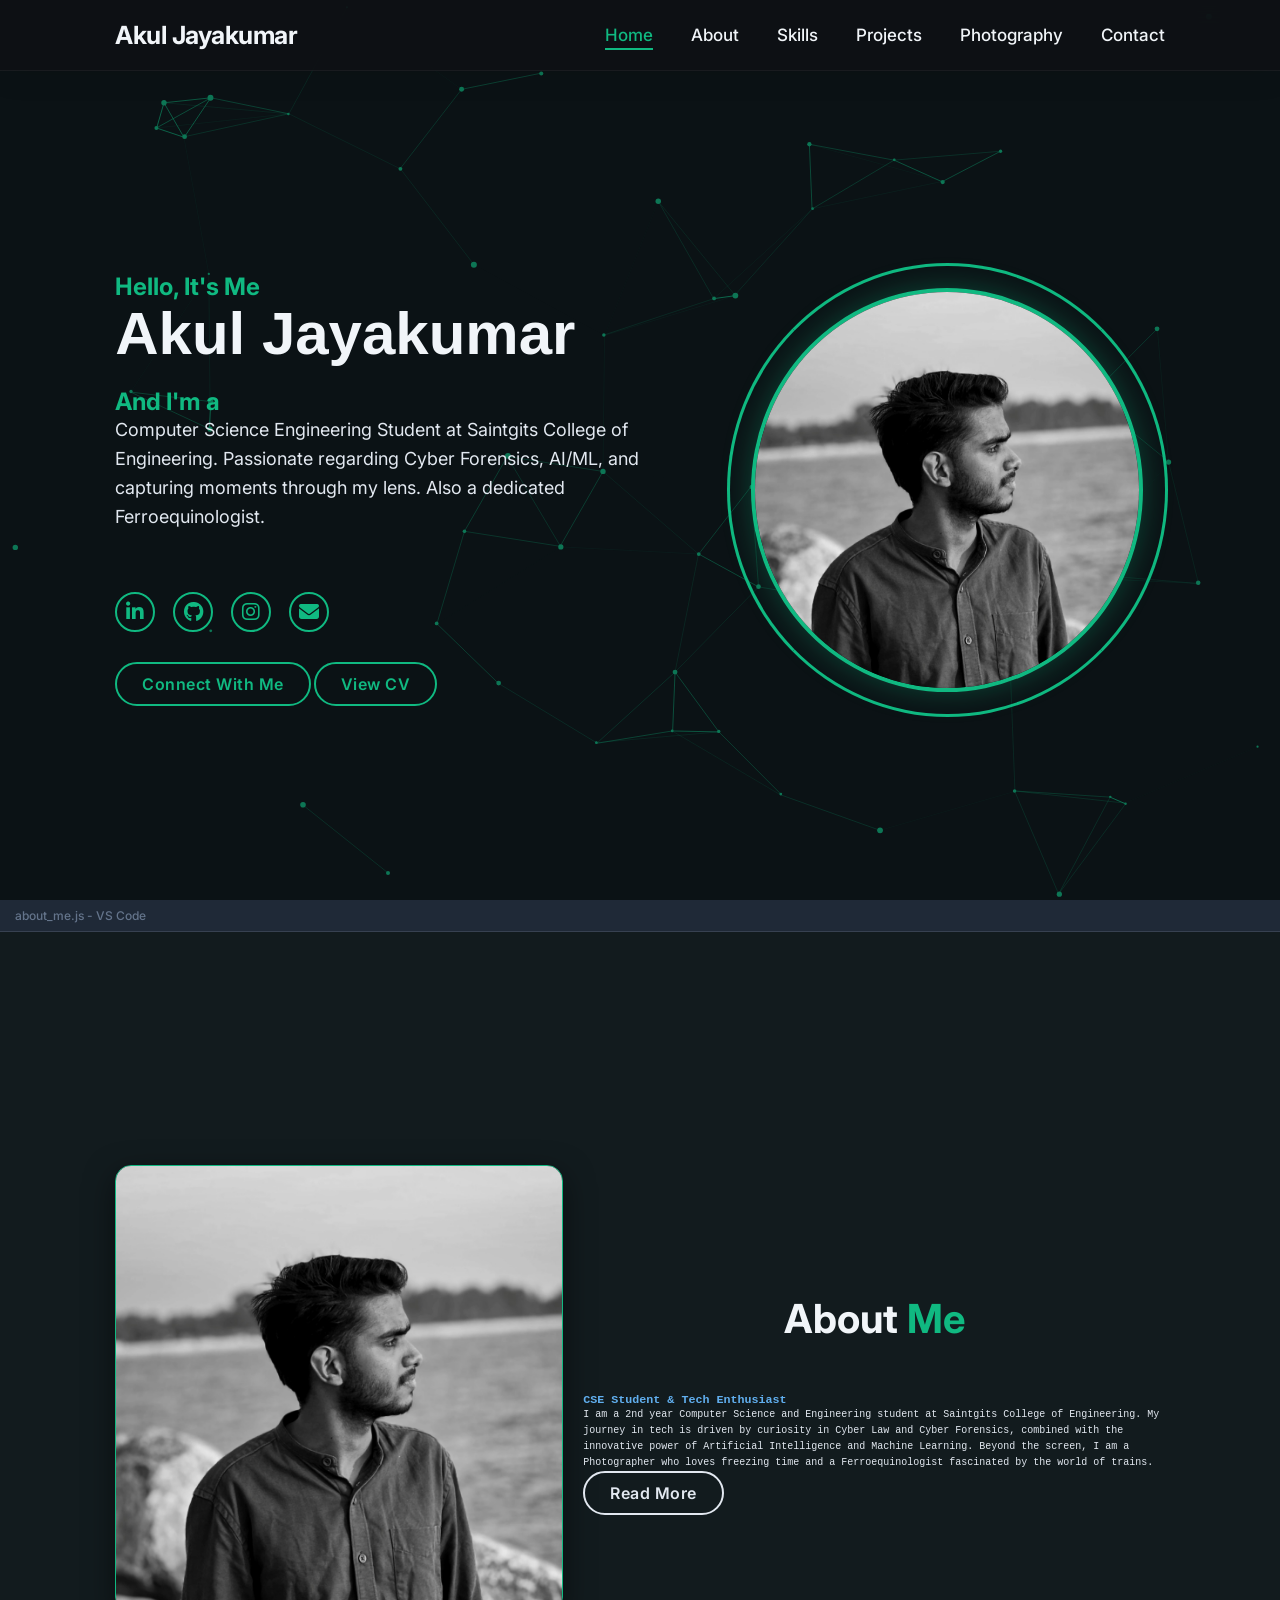
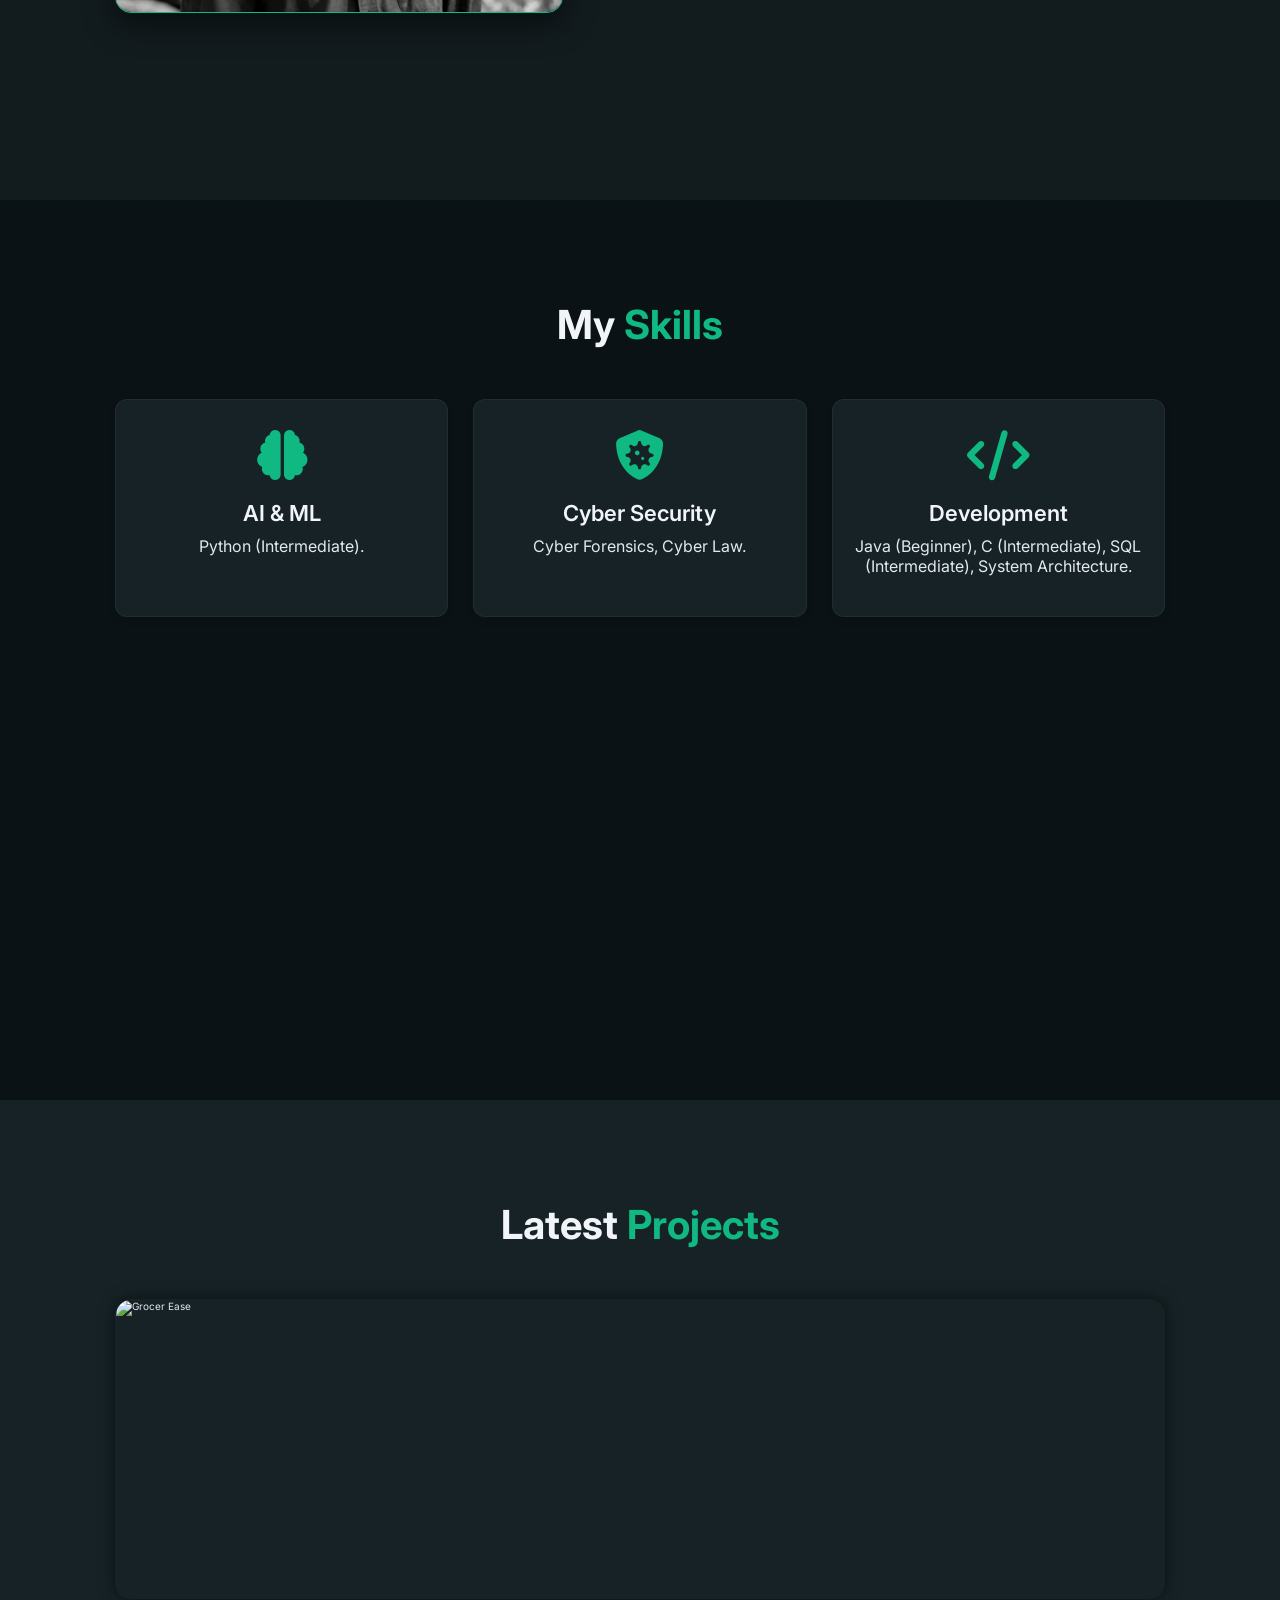
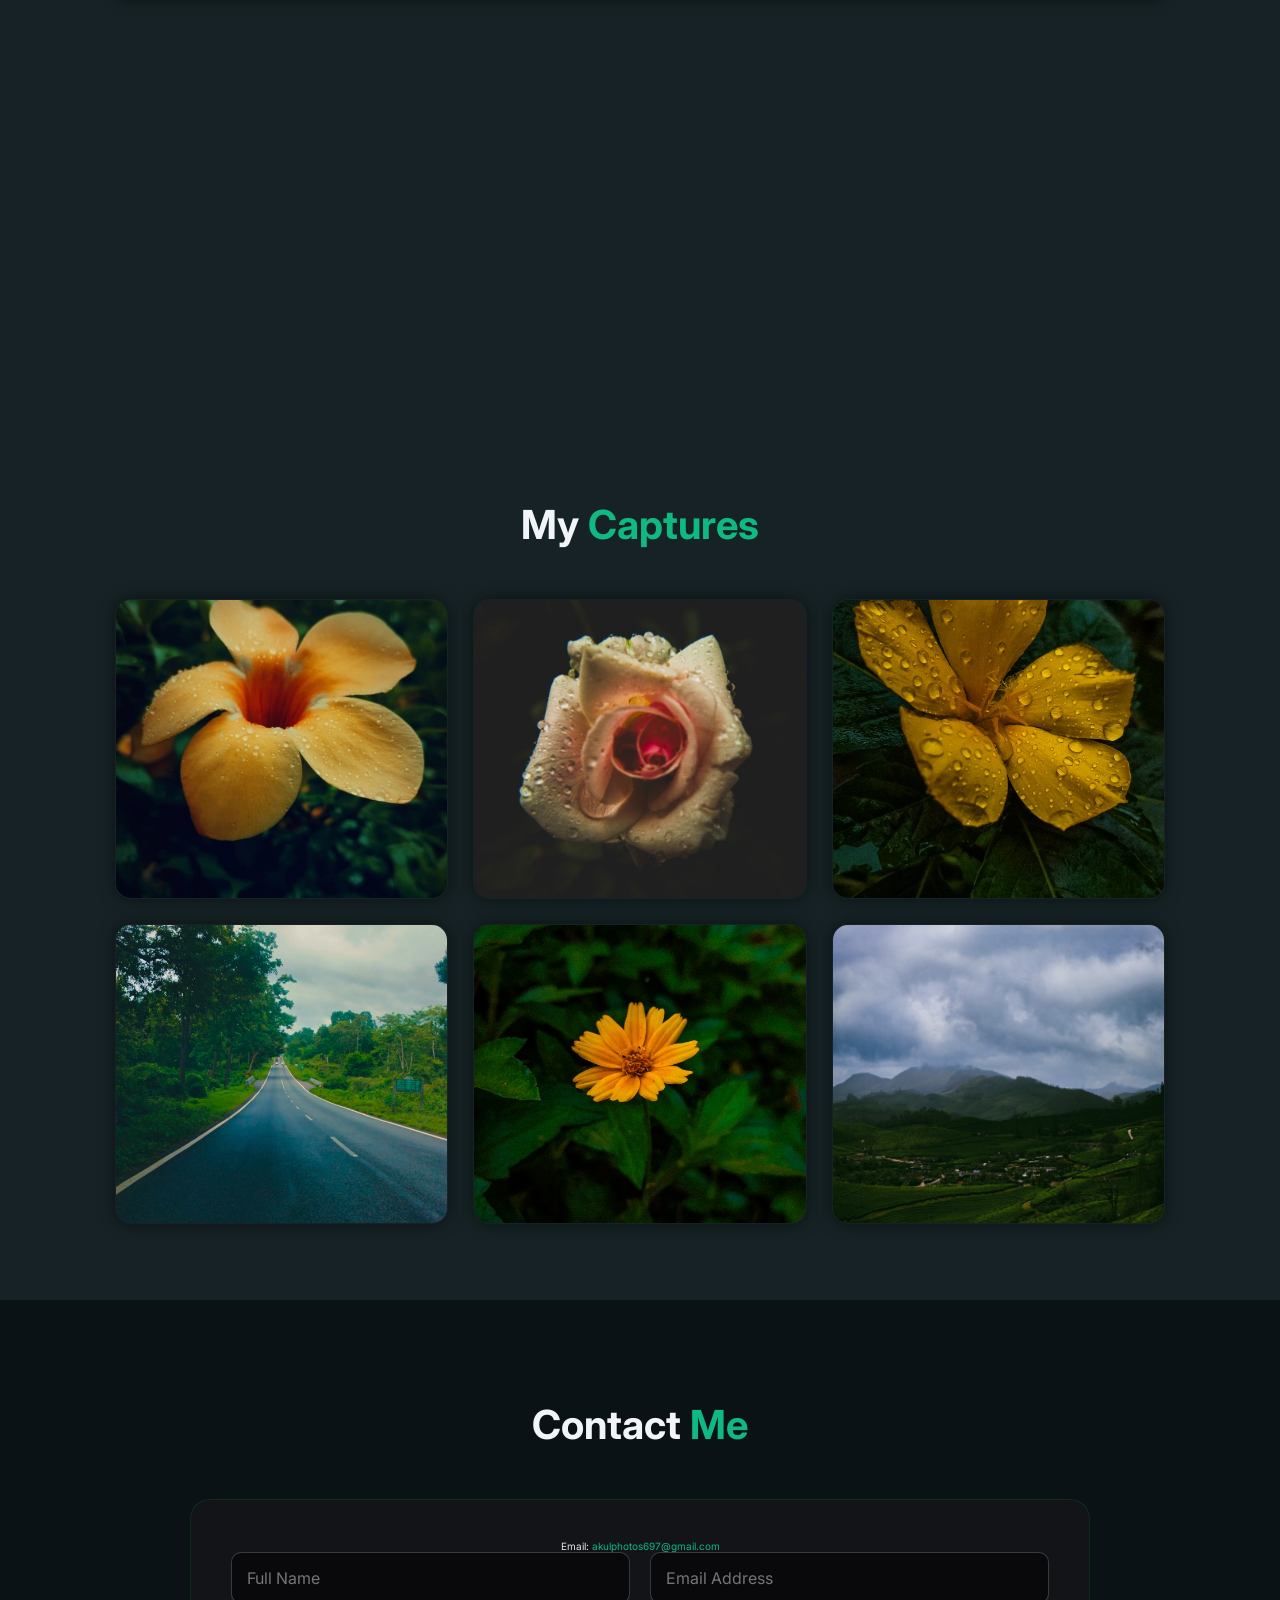
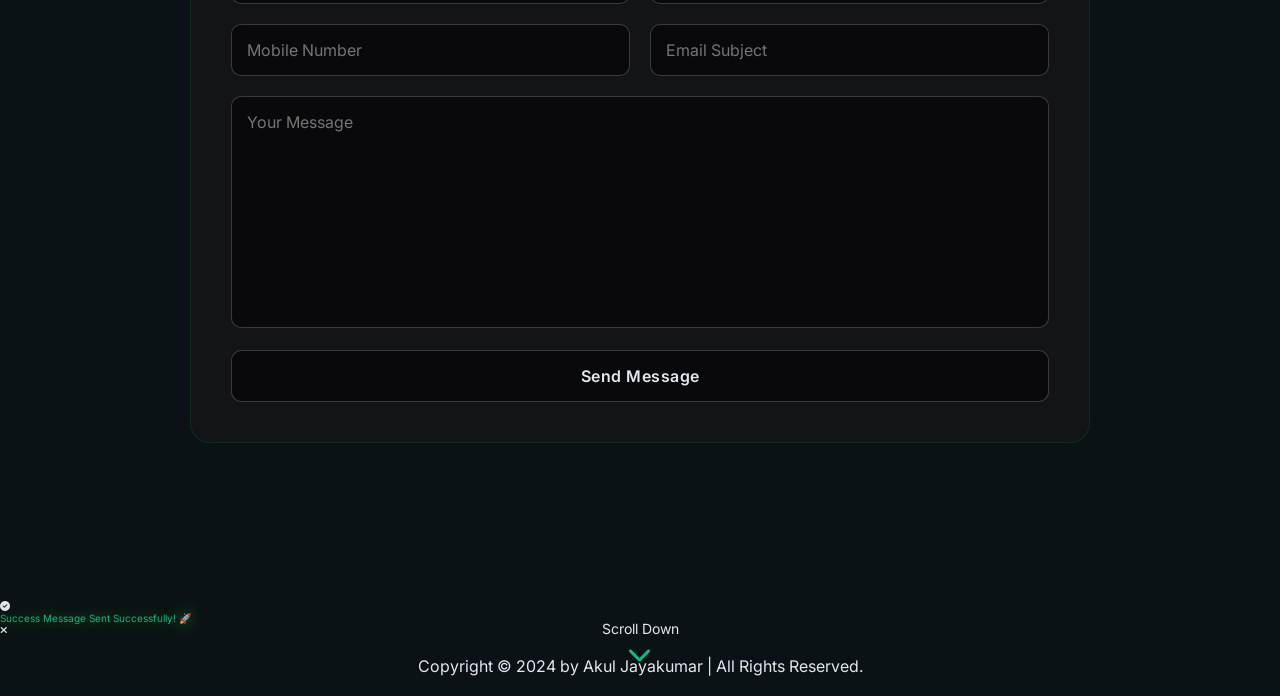
==== commit 0085eab6: "fix: Remove unused CSS and deploy cleaned portfolio" ====
--- a/index.html
+++ b/index.html
@@ -102,13 +102,7 @@
     <section class="projects" id="projects">
         <h2 class="heading">Latest <span>Projects</span></h2>
 
-        <!-- Filter Buttons -->
-        <div class="project-filters">
-            <button class="filter-btn active" data-filter="all">All</button>
-            <button class="filter-btn" data-filter="dev">Development</button>
-            <button class="filter-btn" data-filter="ai">AI / ML</button>
-            <button class="filter-btn" data-filter="cyber">Cyber Security</button>
-        </div>
+        <!-- No Filter Buttons needed for single project -->
 
         <div class="projects-container">
             <div class="project-box" data-category="dev">
@@ -119,24 +113,7 @@
                     <a href="#"><i class="fas fa-external-link-alt"></i></a>
                 </div>
             </div>
-
-            <div class="project-box" data-category="ai">
-                <img src="https://placehold.co/600x400/1a1d23/10b981?text=AI+Image+Classifier" alt="AI Classifier">
-                <div class="project-layer">
-                    <h4>AI Image Classifier</h4>
-                    <p>Deep Learning model to classify images using CNNs and Python.</p>
-                    <a href="#"><i class="fas fa-code-branch"></i></a>
-                </div>
-            </div>
-
-            <div class="project-box" data-category="cyber">
-                <img src="https://placehold.co/600x400/1a1d23/34d399?text=Network+Sniffer" alt="Network Sniffer">
-                <div class="project-layer">
-                    <h4>Packt Sniffer</h4>
-                    <p>A Python-based network packet analysis tool for cyber forensics.</p>
-                    <a href="#"><i class="fas fa-shield-alt"></i></a>
-                </div>
-            </div>
+            <!-- Authentically removed mock projects -->
         </div>
     </section>
 
--- a/style.css
+++ b/style.css
@@ -564,60 +564,11 @@
     background: var(--second-bg-color);
 }
 
-/* Filter Buttons */
-.project-filters {
-    display: flex;
-    justify-content: center;
-    gap: 1.5rem;
-    margin-bottom: 4rem;
-    flex-wrap: wrap;
-}
-
-.filter-btn {
-    padding: 1rem 2rem;
-    background: transparent;
-    border: 2px solid var(--main-color);
-    border-radius: 5rem;
-    color: var(--text-color);
-    font-size: 1.6rem;
-    cursor: pointer;
-    font-weight: 600;
-    transition: 0.3s;
-}
-
-.filter-btn:hover,
-.filter-btn.active {
-    background: var(--main-color);
-    color: var(--second-bg-color);
-    box-shadow: 0 0 10px var(--main-color);
-}
-
-/* Filter Buttons */
-.project-filters {
-    display: flex;
-    justify-content: center;
-    gap: 1.5rem;
-    margin-bottom: 4rem;
-    flex-wrap: wrap;
-}
-
-.filter-btn {
-    padding: 1rem 2rem;
-    background: transparent;
-    border: 2px solid var(--main-color);
-    border-radius: 5rem;
-    color: var(--text-color);
-    font-size: 1.6rem;
-    cursor: pointer;
-    font-weight: 600;
-    transition: 0.3s;
-}
-
-.filter-btn:hover,
-.filter-btn.active {
-    background: var(--main-color);
-    color: var(--second-bg-color);
-    box-shadow: 0 0 10px var(--main-color);
+/* Projects & Gallery */
+
+/* Projects & Gallery */
+.projects {
+    background: var(--second-bg-color);
 }
 
 .projects-container,
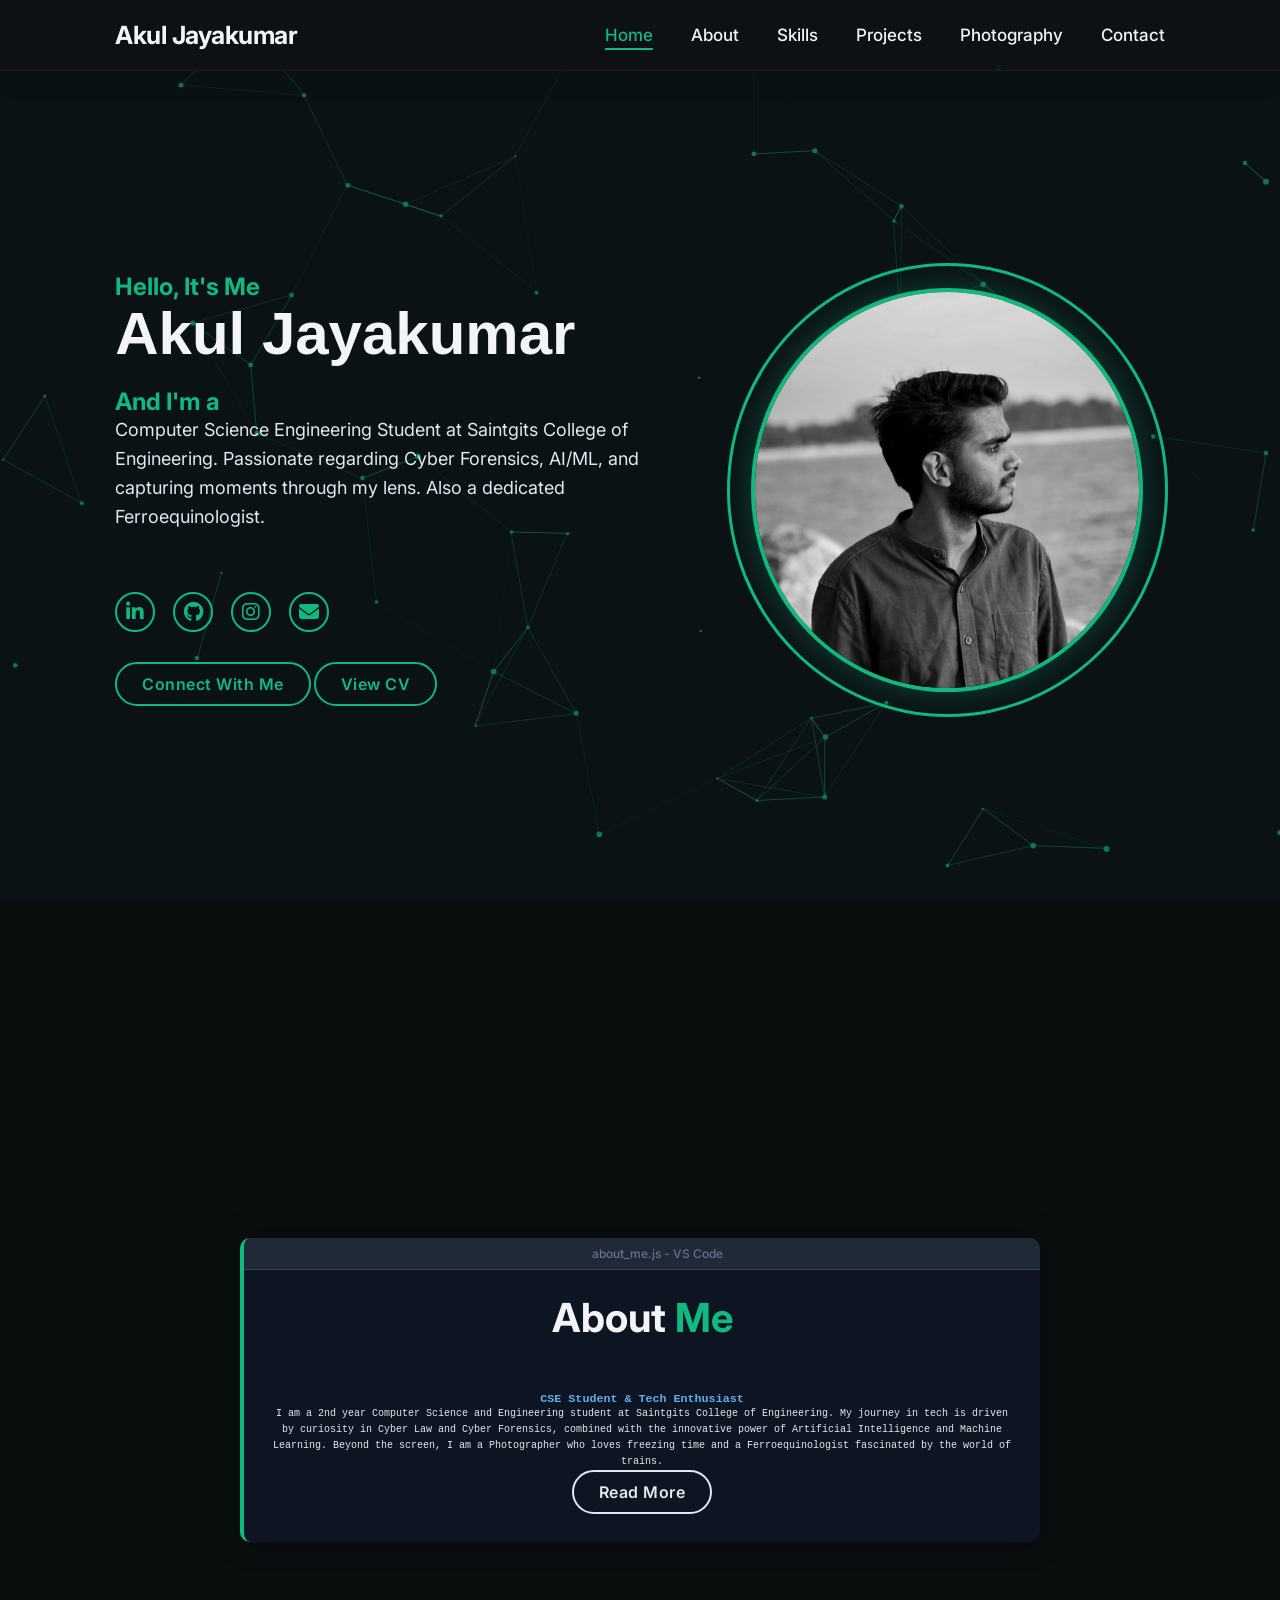
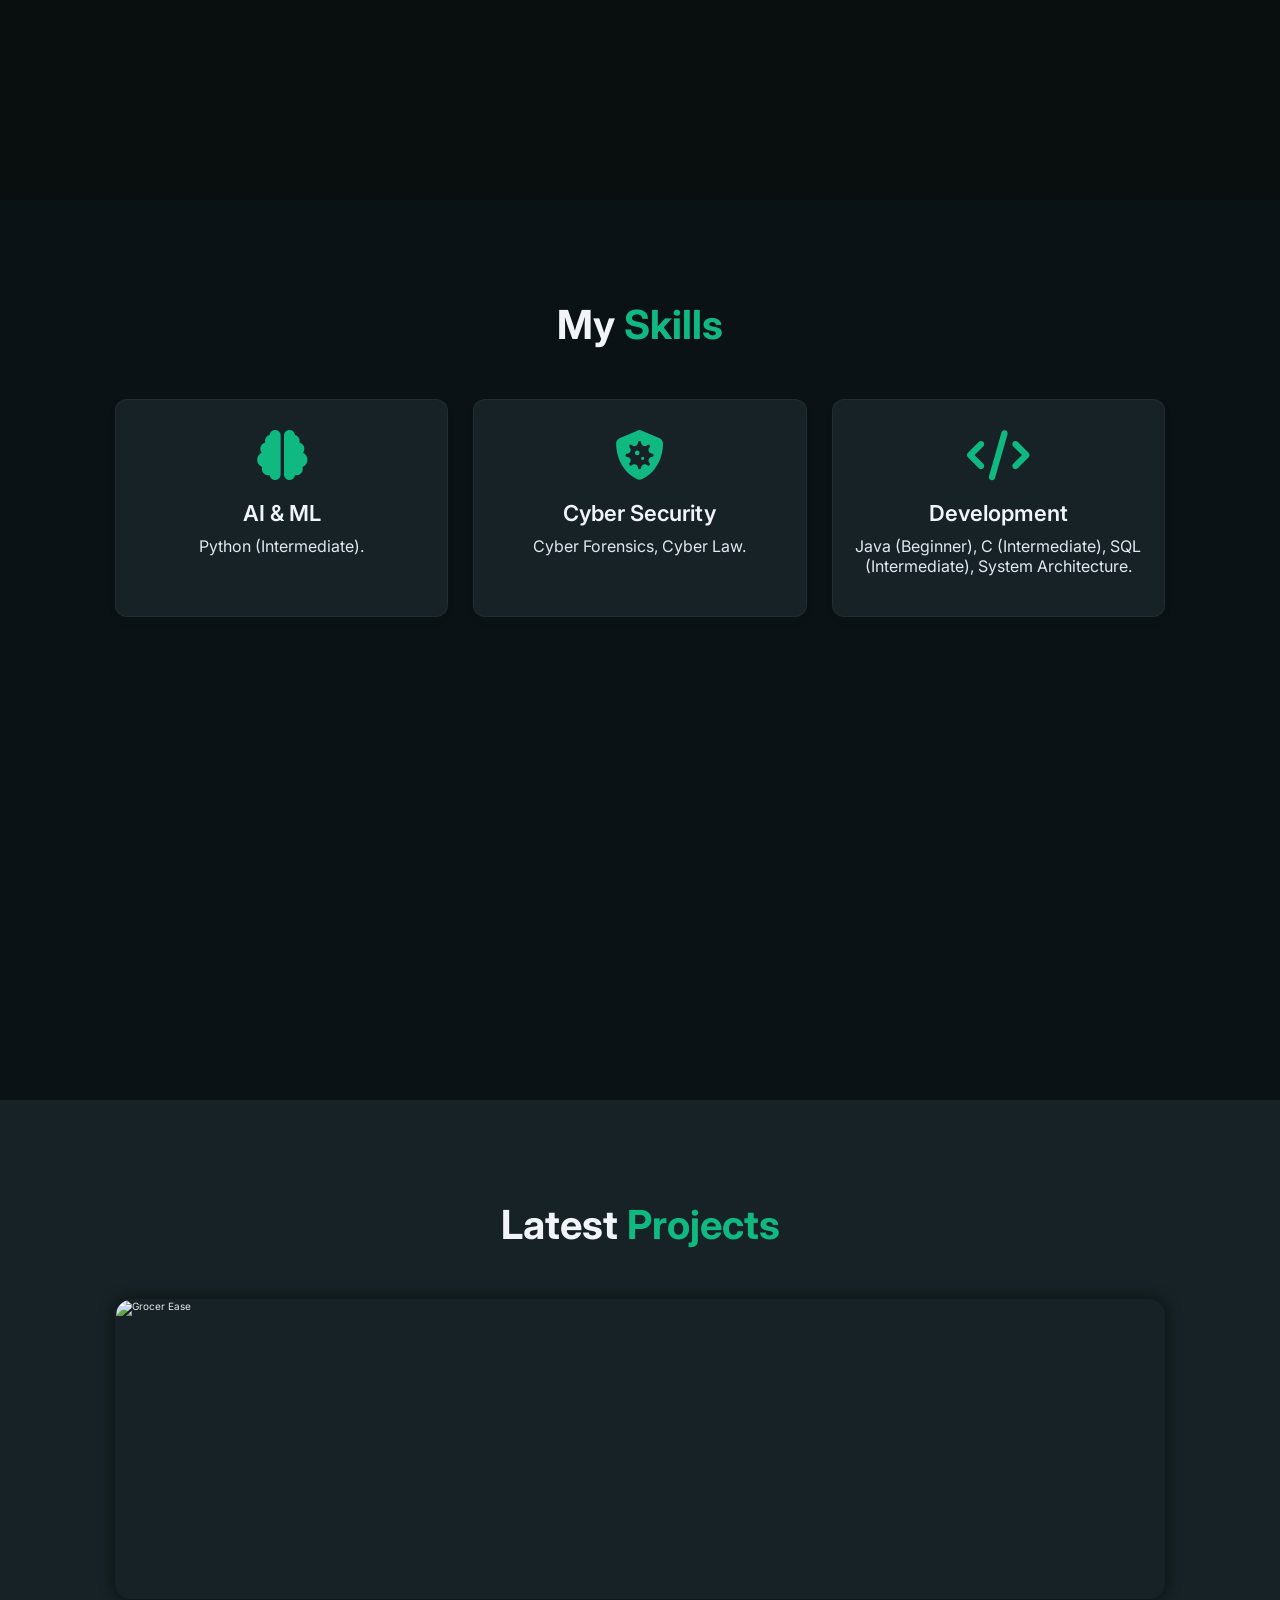
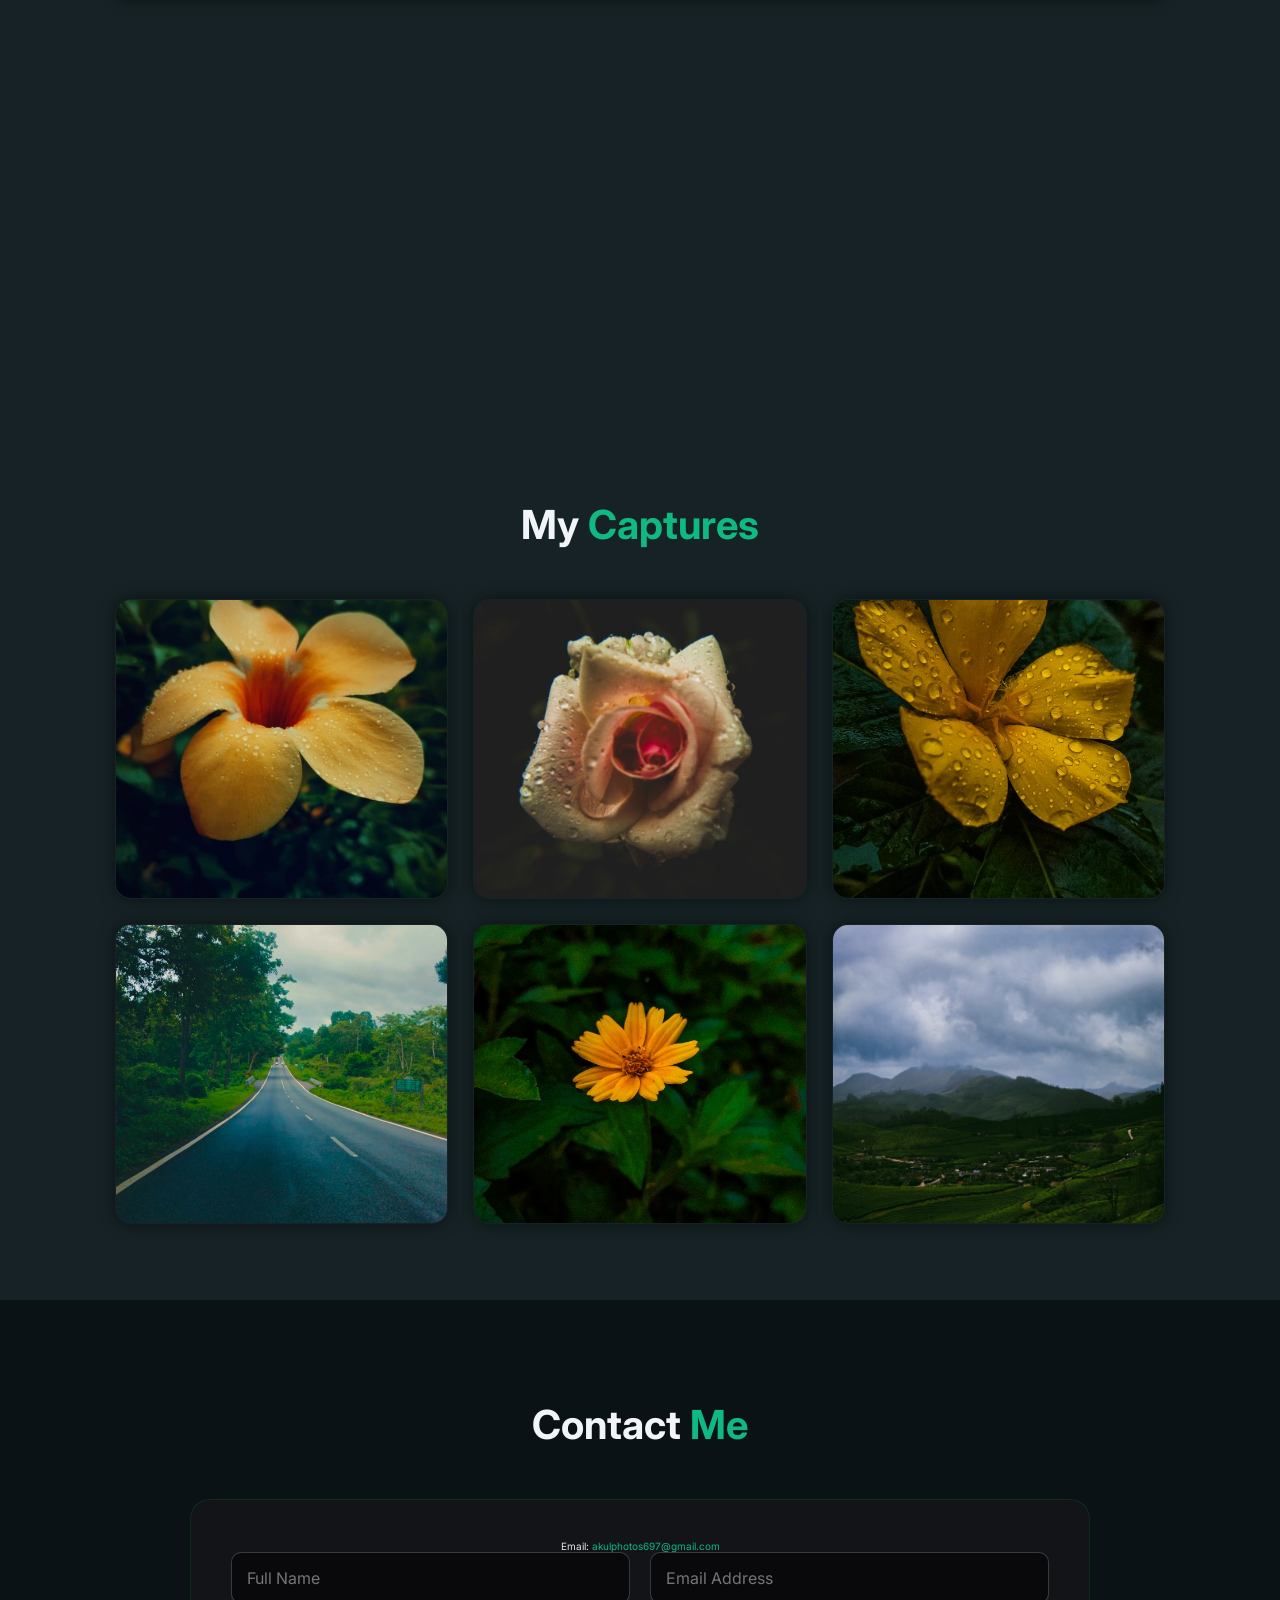
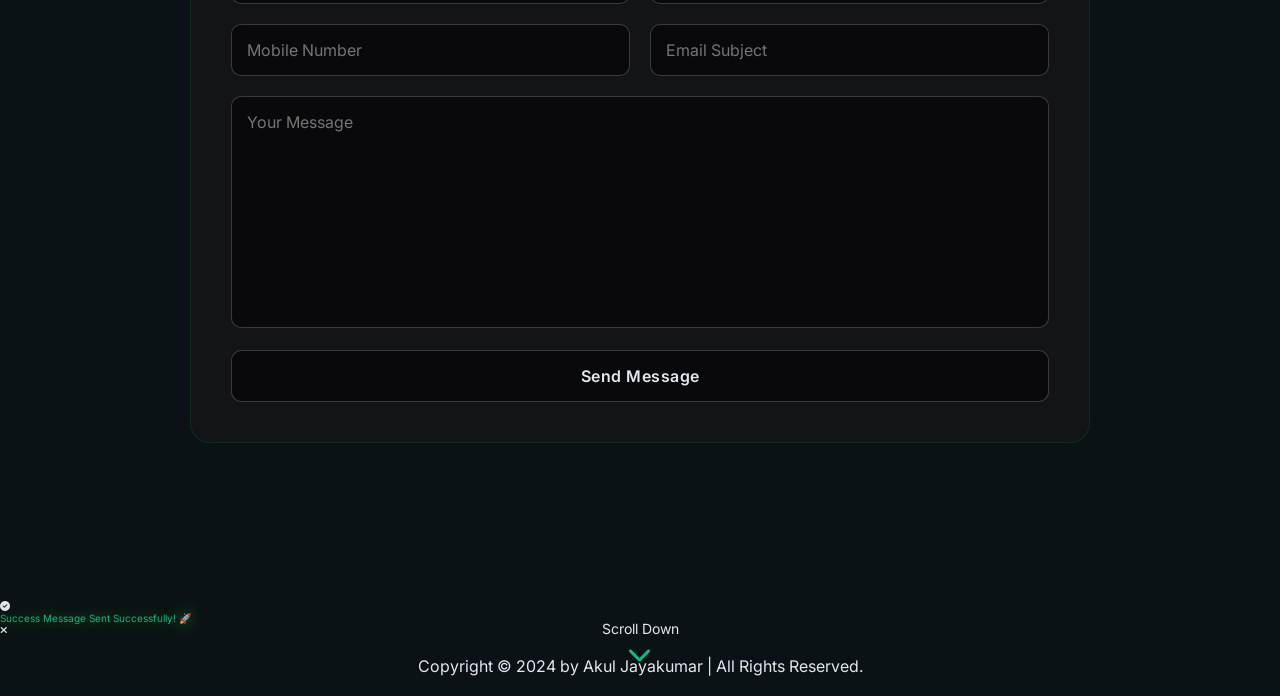
==== commit 692fd908: "Removed duplicate profile photo from About section and enhanced styling" ====
--- a/index.html
+++ b/index.html
@@ -45,7 +45,7 @@
             <div class="social-media">
                 <a href="https://www.linkedin.com/in/akul-jayakumar-4a4b0a326" target="_blank"><i
                         class="fab fa-linkedin-in"></i></a>
-                <a href="#"><i class="fab fa-github"></i></a>
+                <a href="https://github.com/Akul-jk" target="_blank"><i class="fab fa-github"></i></a>
                 <a href="#"><i class="fab fa-instagram"></i></a>
                 <a href="mailto:akulphotos697@gmail.com"><i class="fas fa-envelope"></i></a>
             </div>
@@ -63,9 +63,7 @@
     </section>
 
     <section class="about" id="about">
-        <div class="about-img">
-            <img src="assets/profile.jpg" alt="About Me">
-        </div>
+
         <div class="about-content">
             <h2 class="heading">About <span>Me</span></h2>
             <h3>CSE Student & Tech Enthusiast</h3>
--- a/style.css
+++ b/style.css
@@ -437,34 +437,34 @@
     left: 0;
     width: 100%;
     height: 100%;
-    background: rgba(0, 0, 0, 0.2);
+    background: rgba(0, 0, 0, 0.6);
     z-index: -1;
 }
 
-.about-img img {
-    width: 35vw;
-    border-radius: 16px;
-    /* Soft rounded corners */
-    border: 1px solid var(--main-color);
-    box-shadow: 0 10px 30px rgba(0, 0, 0, 0.5);
-    transition: 0.3s;
-}
-
-box-shadow: 0 10px 40px rgba(16, 185, 129, 0.2);
-}
+
 
 /* Code Editor Style About Section */
 .about-content {
     font-family: 'Consolas', 'Courier New', monospace;
-    background: rgba(17, 24, 39, 0.9);
+    background: rgba(17, 24, 39, 0.8);
+    backdrop-filter: blur(10px);
+    transition: transform 0.3s ease, box-shadow 0.3s ease;
     padding: 2.5rem;
     border-radius: 1rem;
     border-left: 4px solid var(--main-color);
-    box-shadow: 0 0 20px rgba(0, 0, 0, 0.5);
+    max-width: 800px;
+    margin: 0 auto;
+    /* Center it */
+    text-align: center;
+    box-shadow: 0 0 30px rgba(0, 0, 0, 0.3);
     position: relative;
     overflow: hidden;
-    max-width: 600px;
-    /* Constrain width for better look */
+}
+
+.about-content:hover {
+    transform: translateY(-5px);
+    box-shadow: 0 10px 40px rgba(16, 185, 129, 0.2);
+    border-left-color: var(--accent-color);
 }
 
 .about-content::before {
